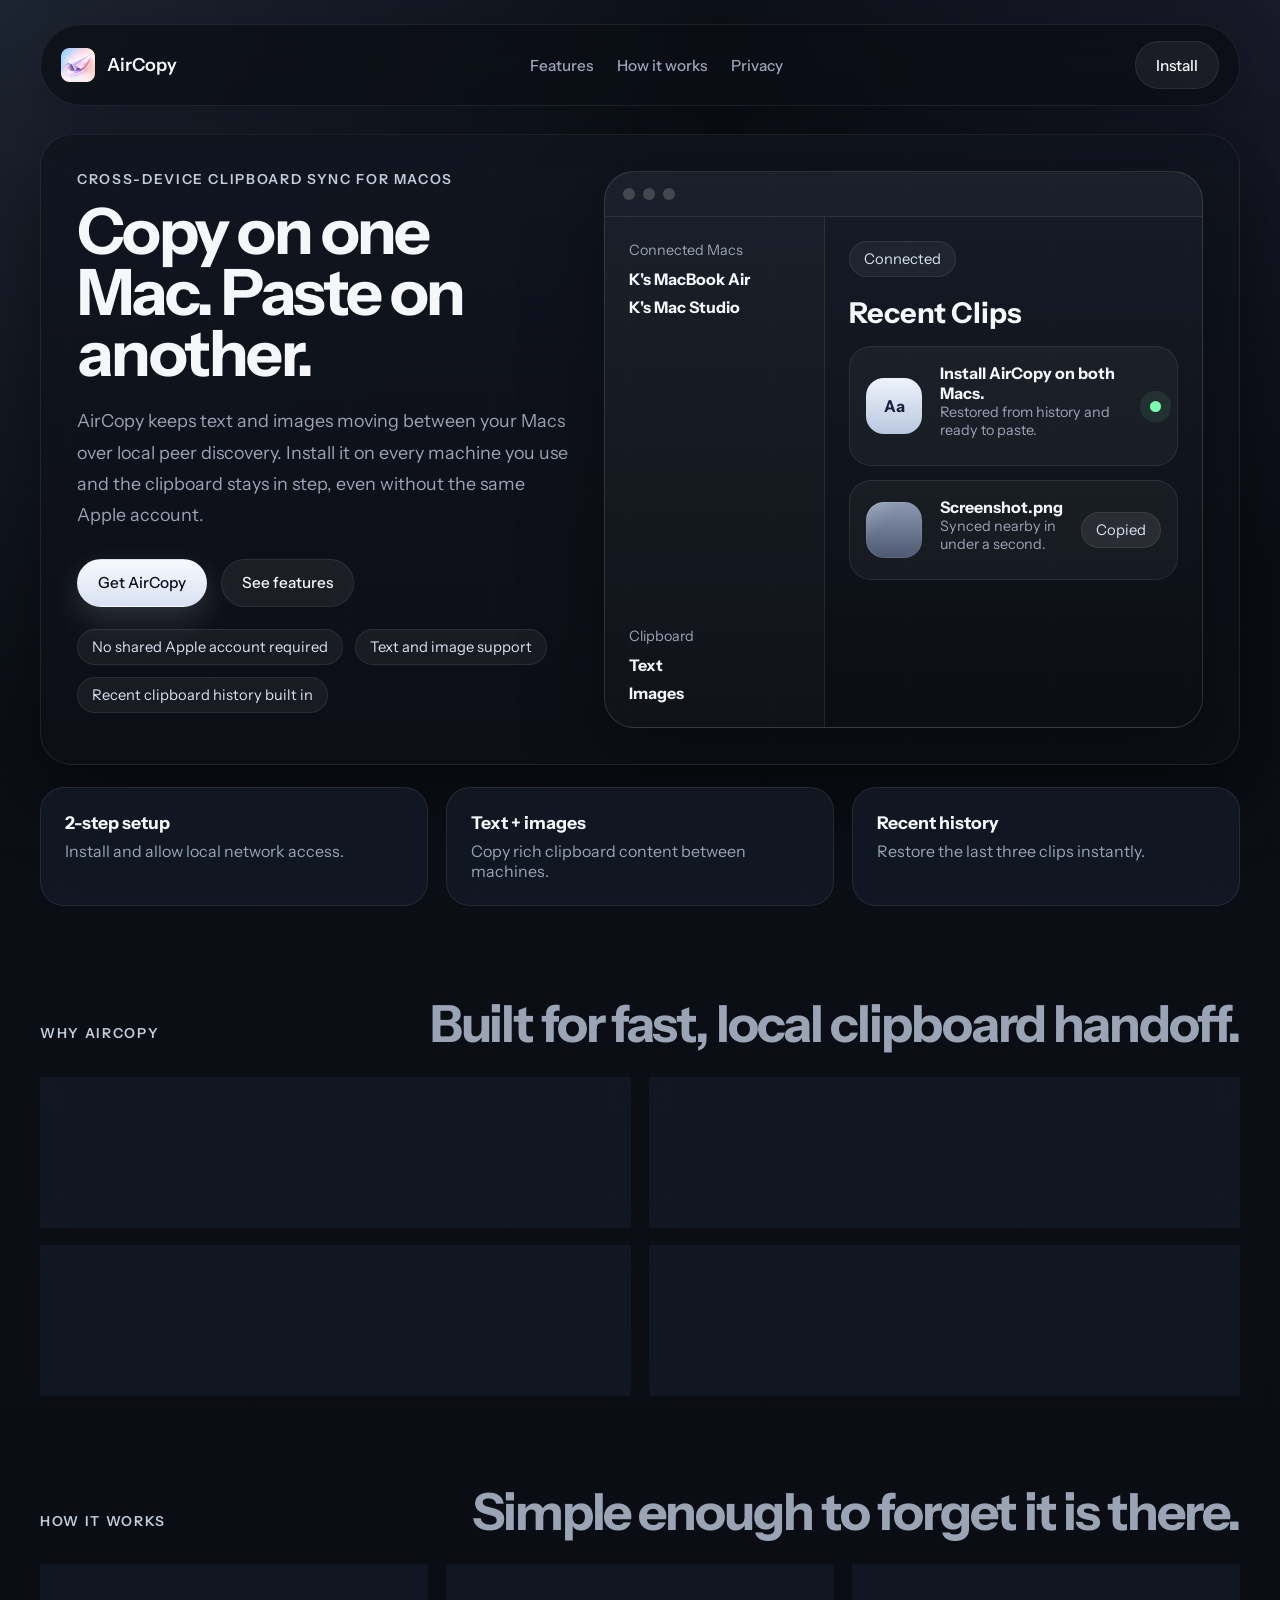
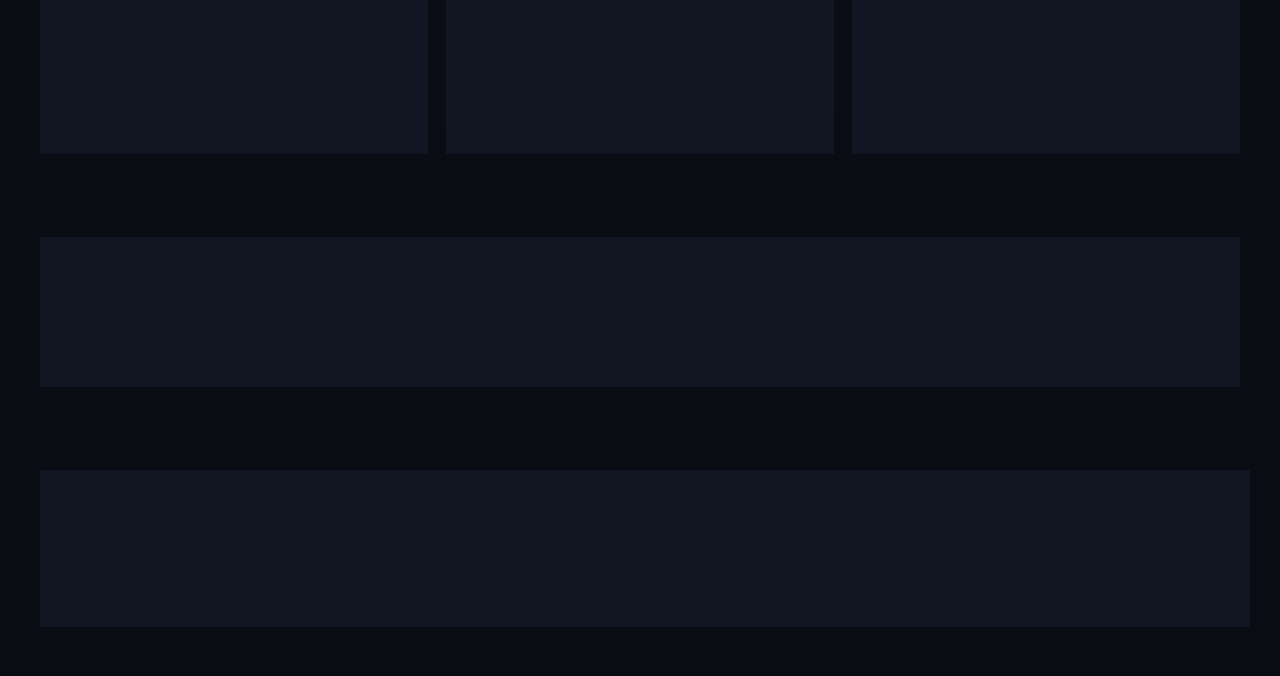
==== website/index.html @ 31d1eb99 "Point site to GitHub repo" ====
<!DOCTYPE html>
<html lang="en">
  <head>
    <meta charset="UTF-8" />
    <meta name="viewport" content="width=device-width, initial-scale=1.0" />
    <title>AirCopy</title>
    <meta
      name="description"
      content="Install AirCopy on your Macs and copy on one machine, paste on another. No shared Apple account required."
    />
    <link rel="icon" type="image/png" href="./assets/aircopy-logo.png" />
    <link rel="preconnect" href="https://fonts.googleapis.com" />
    <link rel="preconnect" href="https://fonts.gstatic.com" crossorigin />
    <link
      href="https://fonts.googleapis.com/css2?family=Instrument+Sans:wght@400;500;600;700&display=swap"
      rel="stylesheet"
    />
    <link rel="stylesheet" href="./styles.css" />
  </head>
  <body>
    <div class="page-shell">
      <header class="topbar">
        <a class="brand" href="#top" aria-label="AirCopy home">
          <img src="./assets/aircopy-logo.png" alt="" />
          <span>AirCopy</span>
        </a>
        <nav class="topnav" aria-label="Primary">
          <a href="#features">Features</a>
          <a href="#how-it-works">How it works</a>
          <a href="#privacy">Privacy</a>
        </nav>
        <a class="button button-ghost" href="#install">Install</a>
      </header>

      <main id="top">
        <section class="hero">
          <div class="hero-copy">
            <p class="eyebrow">Cross-device clipboard sync for macOS</p>
            <h1>Copy on one Mac. Paste on another.</h1>
            <p class="hero-text">
              AirCopy keeps text and images moving between your Macs over local
              peer discovery. Install it on every machine you use and the
              clipboard stays in step, even without the same Apple account.
            </p>
            <div class="hero-actions">
              <a class="button button-primary" href="#install">Get AirCopy</a>
              <a class="button button-secondary" href="#features">See features</a>
            </div>
            <ul class="hero-points" aria-label="Highlights">
              <li>No shared Apple account required</li>
              <li>Text and image support</li>
              <li>Recent clipboard history built in</li>
            </ul>
          </div>

          <div class="hero-visual" aria-hidden="true">
            <div class="window-card">
              <div class="window-bar">
                <span></span>
                <span></span>
                <span></span>
              </div>
              <div class="window-body">
                <div class="window-sidebar">
                  <div class="sidebar-block">
                    <p>Connected Macs</p>
                    <strong>K's MacBook Air</strong>
                    <strong>K's Mac Studio</strong>
                  </div>
                  <div class="sidebar-block">
                    <p>Clipboard</p>
                    <strong>Text</strong>
                    <strong>Images</strong>
                  </div>
                </div>
                <div class="window-content">
                  <div class="content-pill">Connected</div>
                  <h2>Recent Clips</h2>
                  <div class="clip-card">
                    <div class="clip-icon">Aa</div>
                    <div>
                      <strong>Install AirCopy on both Macs.</strong>
                      <p>Restored from history and ready to paste.</p>
                    </div>
                    <span class="status-dot"></span>
                  </div>
                  <div class="clip-card image-card">
                    <div class="image-preview"></div>
                    <div>
                      <strong>Screenshot.png</strong>
                      <p>Synced nearby in under a second.</p>
                    </div>
                    <span class="copy-chip">Copied</span>
                  </div>
                </div>
              </div>
            </div>
          </div>
        </section>

        <section class="metrics" aria-label="AirCopy stats">
          <article>
            <strong>2-step setup</strong>
            <span>Install and allow local network access.</span>
          </article>
          <article>
            <strong>Text + images</strong>
            <span>Copy rich clipboard content between machines.</span>
          </article>
          <article>
            <strong>Recent history</strong>
            <span>Restore the last three clips instantly.</span>
          </article>
        </section>

        <section class="features" id="features">
          <div class="section-heading">
            <p class="eyebrow">Why AirCopy</p>
            <h2>Built for fast, local clipboard handoff.</h2>
          </div>
          <div class="feature-grid">
            <article class="feature-card">
              <h3>Works across your Macs</h3>
              <p>
                Install AirCopy on every Mac you use. Once they discover each
                other, copy and paste flows naturally.
              </p>
            </article>
            <article class="feature-card">
              <h3>No shared Apple account</h3>
              <p>
                AirCopy does not depend on Universal Clipboard or iCloud.
                Nearby peer discovery is enough.
              </p>
            </article>
            <article class="feature-card">
              <h3>Image support included</h3>
              <p>
                Screenshots, copied images, and text clips all stay available
                in the app and the menu bar.
              </p>
            </article>
            <article class="feature-card">
              <h3>Quick verification</h3>
              <p>
                Check peers, recent items, and restore any of the last three
                clips without digging through settings.
              </p>
            </article>
          </div>
        </section>

        <section class="steps" id="how-it-works">
          <div class="section-heading">
            <p class="eyebrow">How it works</p>
            <h2>Simple enough to forget it is there.</h2>
          </div>
          <div class="step-list">
            <article class="step-card">
              <span>01</span>
              <h3>Install AirCopy</h3>
              <p>Run it on each Mac you want in your clipboard loop.</p>
            </article>
            <article class="step-card">
              <span>02</span>
              <h3>Allow local discovery</h3>
              <p>Approve the macOS network prompt once on each machine.</p>
            </article>
            <article class="step-card">
              <span>03</span>
              <h3>Copy anywhere</h3>
              <p>Copy text or images on one Mac and paste on the other.</p>
            </article>
          </div>
        </section>

        <section class="privacy" id="privacy">
          <div class="privacy-card">
            <p class="eyebrow">Privacy</p>
            <h2>Your clipboard stays between your Macs.</h2>
            <p>
              AirCopy is designed around local discovery and direct peer sync.
              It is meant for nearby devices you control, not a cloud clipboard
              service.
            </p>
          </div>
        </section>

        <section class="install" id="install">
          <div class="install-card">
            <div>
              <p class="eyebrow">Install</p>
              <h2>Drop AirCopy onto every Mac you use.</h2>
              <p>
                Launch it, keep it running, and your clipboard is shared across
                your machines without any Apple account requirement.
              </p>
            </div>
            <a class="button button-primary" href="https://github.com/karnagebitcoin/aircopy">
              View on GitHub
            </a>
          </div>
        </section>
      </main>
    </div>
  </body>
</html>
---- website/styles.css ----
:root {
  color-scheme: dark;
  --bg: #0b0e14;
  --bg-soft: #121722;
  --panel: rgba(20, 26, 38, 0.82);
  --panel-strong: rgba(28, 34, 47, 0.92);
  --border: rgba(255, 255, 255, 0.08);
  --border-strong: rgba(255, 255, 255, 0.14);
  --text: #f5f7fb;
  --muted: #9aa4b5;
  --accent: #d9e2f2;
  --accent-strong: #ffffff;
  --shadow: 0 30px 80px rgba(0, 0, 0, 0.45);
  --radius-xl: 32px;
  --radius-lg: 24px;
  --radius-md: 18px;
}

* {
  box-sizing: border-box;
}

html {
  scroll-behavior: smooth;
}

body {
  margin: 0;
  min-height: 100vh;
  font-family: "Instrument Sans", -apple-system, BlinkMacSystemFont, sans-serif;
  background:
    radial-gradient(circle at top left, rgba(105, 127, 167, 0.18), transparent 28%),
    radial-gradient(circle at top right, rgba(173, 136, 255, 0.08), transparent 22%),
    linear-gradient(180deg, #0c1017 0%, #090c12 100%);
  color: var(--text);
}

body::before {
  content: "";
  position: fixed;
  inset: 0;
  pointer-events: none;
  background:
    linear-gradient(rgba(255, 255, 255, 0.015), rgba(255, 255, 255, 0.015)),
    url("data:image/svg+xml,%3Csvg xmlns='http://www.w3.org/2000/svg' width='140' height='140' viewBox='0 0 140 140'%3E%3Cg fill='none' stroke='rgba(255,255,255,0.04)'%3E%3Cpath d='M0 70h140M70 0v140'/%3E%3C/g%3E%3C/svg%3E");
  opacity: 0.28;
}

.page-shell {
  width: min(1200px, calc(100% - 40px));
  margin: 24px auto 56px;
}

.topbar {
  position: sticky;
  top: 20px;
  z-index: 10;
  display: flex;
  align-items: center;
  justify-content: space-between;
  gap: 24px;
  padding: 16px 20px;
  margin-bottom: 28px;
  border: 1px solid var(--border);
  border-radius: 999px;
  background: rgba(10, 13, 20, 0.72);
  backdrop-filter: blur(22px);
  box-shadow: 0 12px 50px rgba(0, 0, 0, 0.22);
}

.brand {
  display: inline-flex;
  align-items: center;
  gap: 12px;
  color: var(--text);
  text-decoration: none;
  font-size: 1.125rem;
  font-weight: 600;
}

.brand img {
  width: 34px;
  height: 34px;
  object-fit: contain;
}

.topnav {
  display: inline-flex;
  align-items: center;
  gap: 24px;
}

.topnav a,
.button {
  font-size: 0.96rem;
  font-weight: 500;
  text-decoration: none;
}

.topnav a {
  color: var(--muted);
}

.topnav a:hover {
  color: var(--text);
}

.button {
  display: inline-flex;
  align-items: center;
  justify-content: center;
  min-height: 48px;
  padding: 0 20px;
  border-radius: 999px;
  border: 1px solid transparent;
  transition: transform 140ms ease, background 140ms ease, border-color 140ms ease;
}

.button:hover {
  transform: translateY(-1px);
}

.button-primary {
  color: #0a1020;
  background: linear-gradient(180deg, #f7f9fc 0%, #d9e2f2 100%);
  box-shadow: 0 12px 30px rgba(217, 226, 242, 0.16);
}

.button-secondary,
.button-ghost {
  color: var(--text);
  background: rgba(255, 255, 255, 0.06);
  border-color: var(--border);
}

.hero {
  display: grid;
  grid-template-columns: 1.05fr 0.95fr;
  gap: 28px;
  padding: 36px;
  border: 1px solid var(--border);
  border-radius: var(--radius-xl);
  background: linear-gradient(180deg, rgba(17, 21, 31, 0.94) 0%, rgba(12, 15, 22, 0.98) 100%);
  box-shadow: var(--shadow);
}

.eyebrow {
  margin: 0 0 14px;
  color: #c3cedd;
  font-size: 0.86rem;
  font-weight: 600;
  letter-spacing: 0.12em;
  text-transform: uppercase;
}

.hero h1,
.section-heading h2,
.privacy-card h2,
.install-card h2 {
  margin: 0;
  letter-spacing: -0.04em;
}

.hero h1 {
  max-width: 11ch;
  font-size: clamp(3rem, 5vw, 5.4rem);
  line-height: 0.95;
}

.hero-text,
.section-heading,
.feature-card p,
.step-card p,
.privacy-card p:last-child,
.install-card p {
  color: var(--muted);
}

.hero-text {
  max-width: 58ch;
  margin: 22px 0 0;
  font-size: 1.12rem;
  line-height: 1.75;
}

.hero-actions {
  display: flex;
  gap: 14px;
  margin: 28px 0 22px;
}

.hero-points {
  display: flex;
  flex-wrap: wrap;
  gap: 12px;
  margin: 0;
  padding: 0;
  list-style: none;
}

.hero-points li,
.content-pill,
.copy-chip {
  display: inline-flex;
  align-items: center;
  min-height: 36px;
  padding: 0 14px;
  border-radius: 999px;
  border: 1px solid var(--border);
  background: rgba(255, 255, 255, 0.05);
  color: var(--accent);
  font-size: 0.92rem;
}

.hero-visual {
  display: flex;
  align-items: stretch;
}

.window-card {
  width: 100%;
  border: 1px solid var(--border-strong);
  border-radius: 30px;
  background: linear-gradient(180deg, rgba(22, 28, 39, 0.98), rgba(11, 14, 20, 0.96));
  box-shadow: 0 20px 80px rgba(0, 0, 0, 0.35);
  overflow: hidden;
}

.window-bar {
  display: flex;
  gap: 8px;
  padding: 16px 18px;
  border-bottom: 1px solid var(--border);
  background: rgba(255, 255, 255, 0.02);
}

.window-bar span {
  width: 12px;
  height: 12px;
  border-radius: 50%;
  background: rgba(255, 255, 255, 0.18);
}

.window-body {
  display: grid;
  grid-template-columns: 220px 1fr;
  min-height: 510px;
}

.window-sidebar {
  display: flex;
  flex-direction: column;
  justify-content: space-between;
  padding: 24px;
  border-right: 1px solid var(--border);
  background: rgba(255, 255, 255, 0.02);
}

.sidebar-block p,
.clip-card p {
  margin: 0 0 10px;
  color: var(--muted);
  font-size: 0.9rem;
}

.sidebar-block strong {
  display: block;
  margin-top: 8px;
  font-size: 1rem;
}

.window-content {
  padding: 24px;
}

.window-content h2 {
  margin: 18px 0 16px;
  font-size: 1.8rem;
}

.clip-card {
  display: grid;
  grid-template-columns: auto 1fr auto;
  gap: 18px;
  align-items: center;
  padding: 16px;
  margin-bottom: 14px;
  border: 1px solid var(--border);
  border-radius: 22px;
  background: rgba(255, 255, 255, 0.04);
}

.clip-icon,
.image-preview {
  width: 56px;
  height: 56px;
  border-radius: 18px;
}

.clip-icon {
  display: flex;
  align-items: center;
  justify-content: center;
  background: linear-gradient(180deg, #eef3fb, #b9c7df);
  color: #12213f;
  font-weight: 700;
}

.image-preview {
  background:
    linear-gradient(135deg, rgba(255, 255, 255, 0.18), transparent 35%),
    linear-gradient(180deg, #8b98b0 0%, #4d5970 100%);
  box-shadow: inset 0 0 0 1px rgba(255, 255, 255, 0.08);
}

.status-dot {
  width: 11px;
  height: 11px;
  border-radius: 50%;
  background: #7cffaf;
  box-shadow: 0 0 0 10px rgba(124, 255, 175, 0.08);
}

.copy-chip {
  background: rgba(255, 255, 255, 0.08);
}

.metrics,
.feature-grid,
.step-list {
  display: grid;
  gap: 18px;
}

.metrics {
  grid-template-columns: repeat(3, minmax(0, 1fr));
  margin: 22px 0 86px;
}

.metrics article,
.feature-card,
.step-card,
.privacy-card,
.install-card {
  border: 1px solid var(--border);
  border-radius: var(--radius-lg);
  background: var(--panel);
  backdrop-filter: blur(16px);
}

.metrics article {
  padding: 24px;
}

.metrics strong {
  display: block;
  margin-bottom: 8px;
  font-size: 1.1rem;
}

.metrics span {
  color: var(--muted);
}

.section-heading {
  display: flex;
  align-items: end;
  justify-content: space-between;
  gap: 16px;
  margin-bottom: 22px;
}

.section-heading h2 {
  font-size: clamp(2.2rem, 4vw, 3.4rem);
}

.features,
.steps,
.privacy,
.install {
  margin-top: 84px;
}

.feature-grid {
  grid-template-columns: repeat(2, minmax(0, 1fr));
}

.feature-card,
.step-card {
  padding: 28px;
}

.feature-card h3,
.step-card h3 {
  margin: 0 0 10px;
  font-size: 1.4rem;
}

.feature-card p,
.step-card p,
.privacy-card p,
.install-card p {
  margin: 0;
  line-height: 1.7;
}

.step-list {
  grid-template-columns: repeat(3, minmax(0, 1fr));
}

.step-card span {
  display: inline-flex;
  margin-bottom: 18px;
  color: #dce6f7;
  font-size: 0.94rem;
  font-weight: 600;
}

.privacy-card,
.install-card {
  padding: 34px;
}

.install-card {
  display: flex;
  align-items: center;
  justify-content: space-between;
  gap: 28px;
}

@media (max-width: 1080px) {
  .hero,
  .window-body,
  .metrics,
  .feature-grid,
  .step-list,
  .install-card {
    grid-template-columns: 1fr;
  }

  .hero-visual,
  .install-card .button {
    width: 100%;
  }

  .window-sidebar {
    border-right: 0;
    border-bottom: 1px solid var(--border);
  }
}

@media (max-width: 760px) {
  .page-shell {
    width: min(100% - 24px, 1200px);
  }

  .topbar {
    flex-wrap: wrap;
    justify-content: center;
    border-radius: 28px;
  }

  .topnav {
    order: 3;
    width: 100%;
    justify-content: center;
    flex-wrap: wrap;
    gap: 16px;
  }

  .hero {
    padding: 24px;
  }

  .hero-actions,
  .hero-points {
    flex-direction: column;
    align-items: stretch;
  }

  .button {
    width: 100%;
  }

  .clip-card {
    grid-template-columns: auto 1fr;
  }

  .clip-card .status-dot,
  .clip-card .copy-chip {
    grid-column: 2;
    justify-self: start;
  }
}
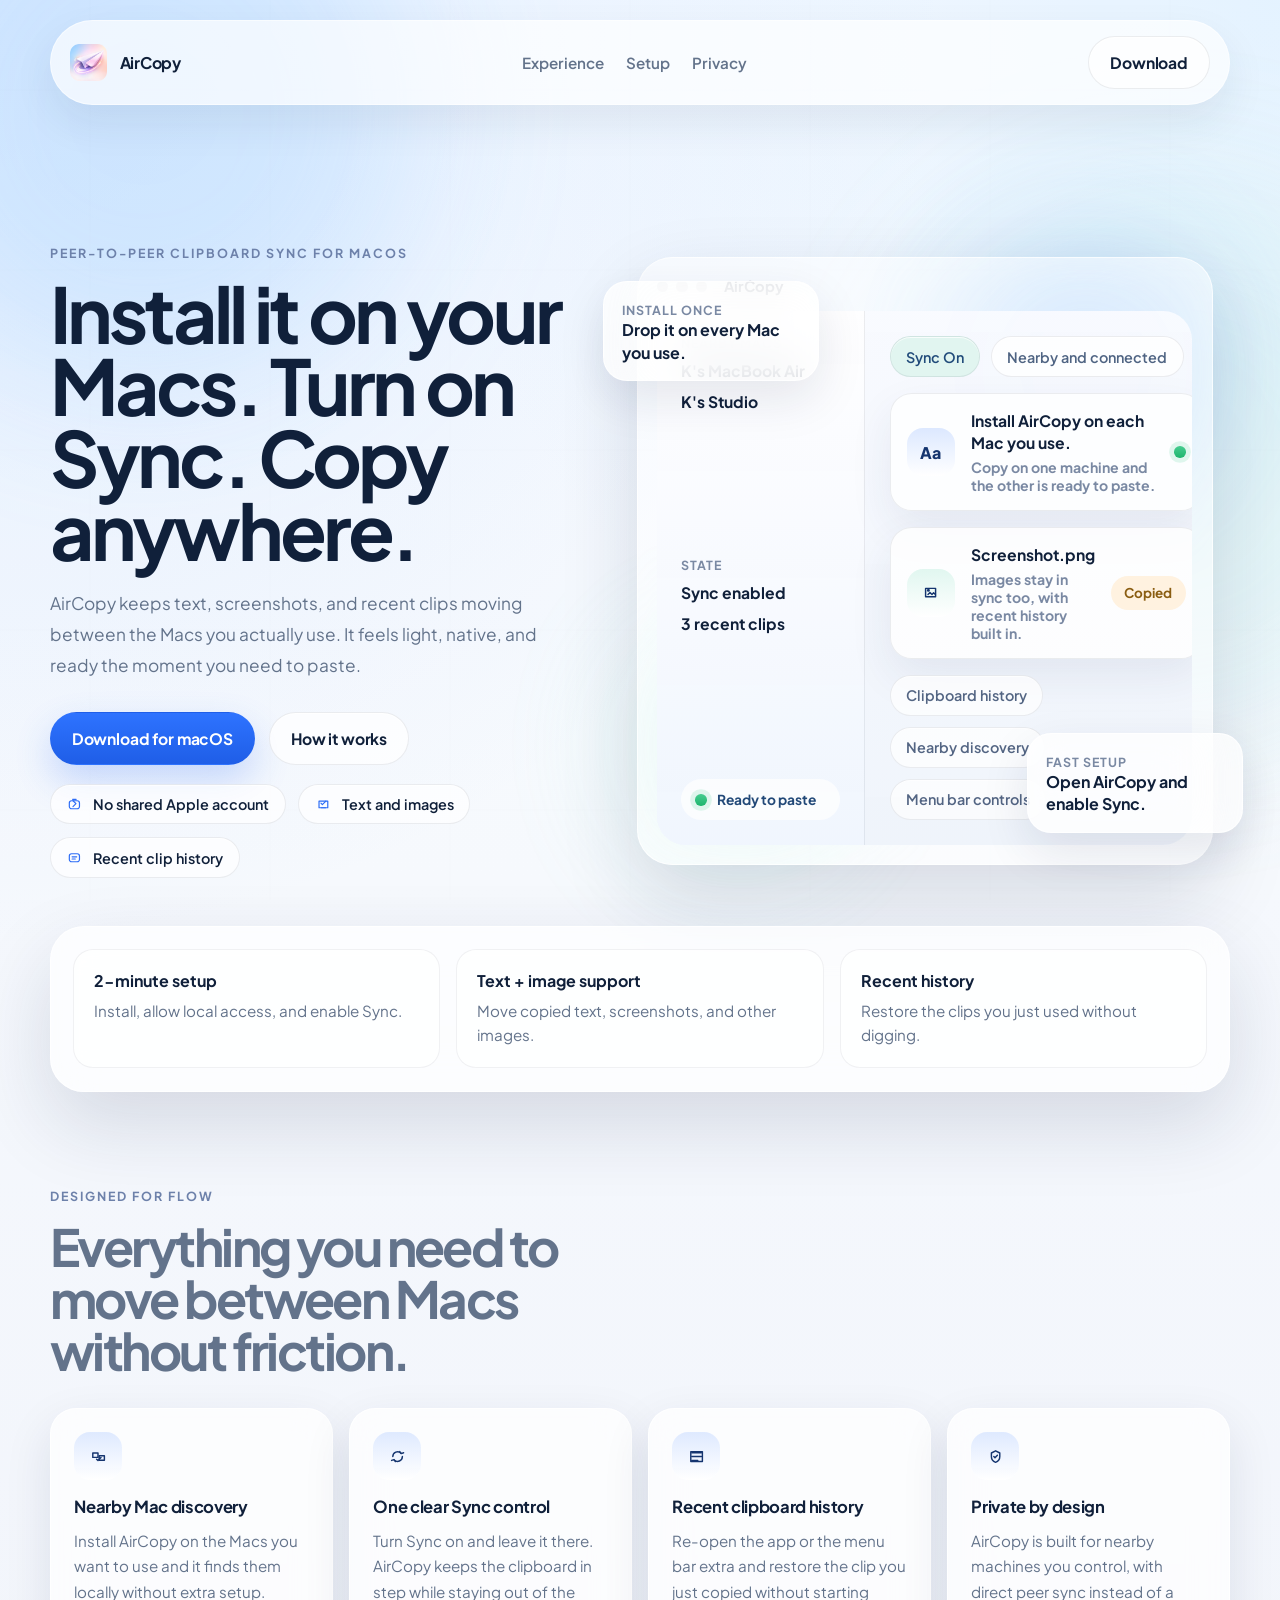
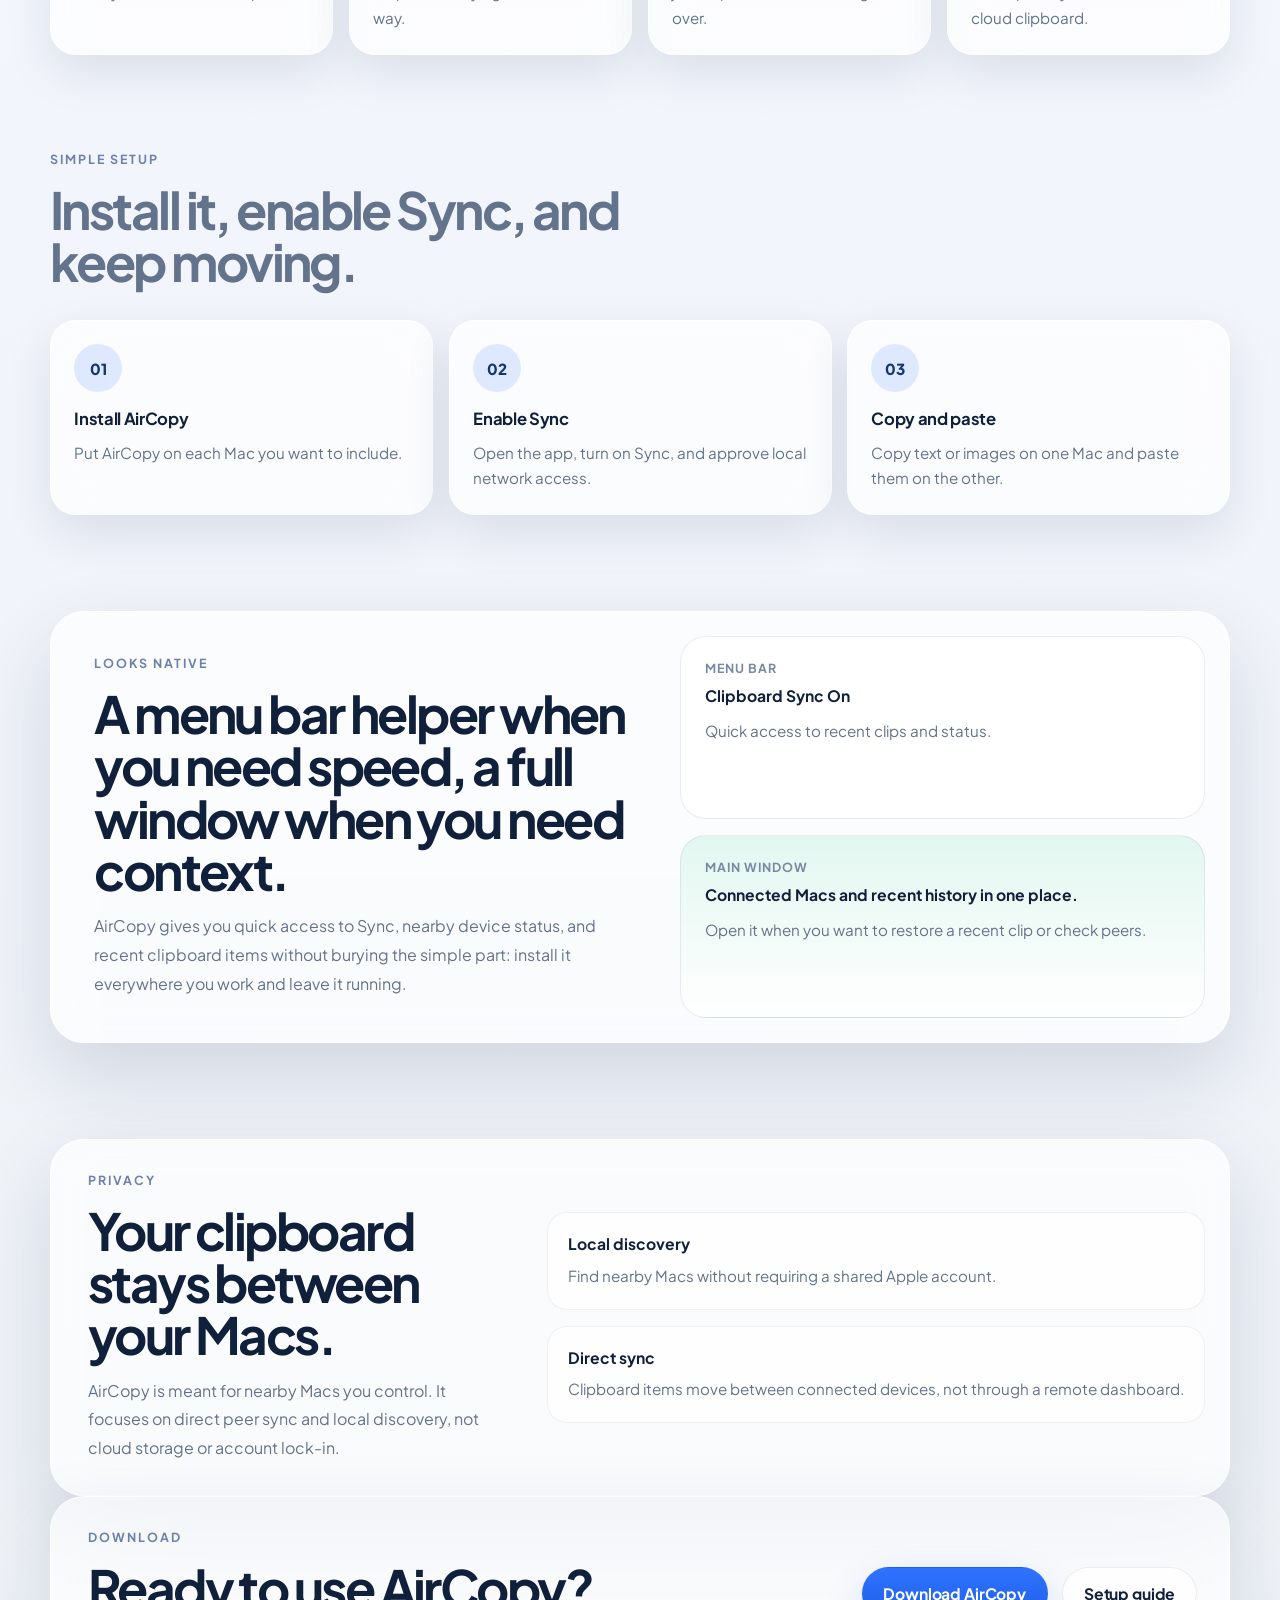
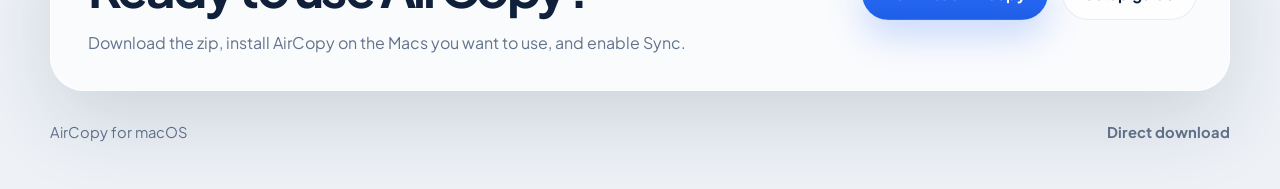
==== commit f89ecc41: "Add AirCopy landing page and website download" ====
--- a/website/index.html
+++ b/website/index.html
@@ -3,205 +3,360 @@
   <head>
     <meta charset="UTF-8" />
     <meta name="viewport" content="width=device-width, initial-scale=1.0" />
-    <title>AirCopy</title>
+    <title>AirCopy for macOS</title>
     <meta
       name="description"
-      content="Install AirCopy on your Macs and copy on one machine, paste on another. No shared Apple account required."
+      content="Install AirCopy on the Macs you want to use, enable Sync, and copy on one Mac while pasting on another."
     />
     <link rel="icon" type="image/png" href="./assets/aircopy-logo.png" />
     <link rel="preconnect" href="https://fonts.googleapis.com" />
     <link rel="preconnect" href="https://fonts.gstatic.com" crossorigin />
     <link
-      href="https://fonts.googleapis.com/css2?family=Instrument+Sans:wght@400;500;600;700&display=swap"
+      href="https://fonts.googleapis.com/css2?family=Plus+Jakarta+Sans:wght@400;500;600;700;800&amp;display=swap"
       rel="stylesheet"
     />
     <link rel="stylesheet" href="./styles.css" />
+    <script src="./script.js" defer></script>
   </head>
   <body>
-    <div class="page-shell">
-      <header class="topbar">
+    <div class="ambient ambient-left" aria-hidden="true"></div>
+    <div class="ambient ambient-right" aria-hidden="true"></div>
+
+    <header class="topbar load-in">
+      <div class="topbar-inner">
         <a class="brand" href="#top" aria-label="AirCopy home">
           <img src="./assets/aircopy-logo.png" alt="" />
           <span>AirCopy</span>
         </a>
         <nav class="topnav" aria-label="Primary">
-          <a href="#features">Features</a>
-          <a href="#how-it-works">How it works</a>
+          <a href="#experience">Experience</a>
+          <a href="#how-it-works">Setup</a>
           <a href="#privacy">Privacy</a>
         </nav>
-        <a class="button button-ghost" href="#install">Install</a>
-      </header>
-
+        <a class="button button-nav" href="./downloads/AirCopy-macOS.zip" download>
+          Download
+        </a>
+      </div>
+    </header>
+
+    <div class="page-shell">
       <main id="top">
         <section class="hero">
-          <div class="hero-copy">
-            <p class="eyebrow">Cross-device clipboard sync for macOS</p>
-            <h1>Copy on one Mac. Paste on another.</h1>
+          <div class="hero-copy load-in">
+            <p class="eyebrow">Peer-to-peer clipboard sync for macOS</p>
+            <h1>Install it on your Macs. Turn on Sync. Copy anywhere.</h1>
             <p class="hero-text">
-              AirCopy keeps text and images moving between your Macs over local
-              peer discovery. Install it on every machine you use and the
-              clipboard stays in step, even without the same Apple account.
+              AirCopy keeps text, screenshots, and recent clips moving between
+              the Macs you actually use. It feels light, native, and ready the
+              moment you need to paste.
             </p>
             <div class="hero-actions">
-              <a class="button button-primary" href="#install">Get AirCopy</a>
-              <a class="button button-secondary" href="#features">See features</a>
-            </div>
-            <ul class="hero-points" aria-label="Highlights">
-              <li>No shared Apple account required</li>
-              <li>Text and image support</li>
-              <li>Recent clipboard history built in</li>
-            </ul>
-          </div>
-
-          <div class="hero-visual" aria-hidden="true">
-            <div class="window-card">
-              <div class="window-bar">
+              <a class="button button-primary" href="./downloads/AirCopy-macOS.zip" download>
+                Download for macOS
+              </a>
+              <a class="button button-secondary" href="#how-it-works">
+                How it works
+              </a>
+            </div>
+            <div class="hero-pills" aria-label="Highlights">
+              <span class="info-pill">
+                <svg viewBox="0 0 24 24" aria-hidden="true">
+                  <path
+                    d="M8 6.75h8a3.25 3.25 0 0 1 3.25 3.25v5A3.25 3.25 0 0 1 16 18.25H8A3.25 3.25 0 0 1 4.75 15v-5A3.25 3.25 0 0 1 8 6.75Z"
+                  />
+                  <path d="M9.5 4.75h5" />
+                  <path d="M10 15.25 14.25 11 10 6.75" />
+                </svg>
+                No shared Apple account
+              </span>
+              <span class="info-pill">
+                <svg viewBox="0 0 24 24" aria-hidden="true">
+                  <path d="M5.75 7.25h12.5v9.5H5.75z" />
+                  <path d="M9 16.75h6" />
+                  <path d="m8.5 10.25 2 2 5-5" />
+                </svg>
+                Text and images
+              </span>
+              <span class="info-pill">
+                <svg viewBox="0 0 24 24" aria-hidden="true">
+                  <path d="M8 6.75h8a3.25 3.25 0 0 1 3.25 3.25v5A3.25 3.25 0 0 1 16 18.25H8A3.25 3.25 0 0 1 4.75 15v-5A3.25 3.25 0 0 1 8 6.75Z" />
+                  <path d="M8.75 11.25h6.5" />
+                  <path d="M8.75 14.25h4.5" />
+                </svg>
+                Recent clip history
+              </span>
+            </div>
+          </div>
+
+          <div class="hero-stage load-in" aria-hidden="true">
+            <div class="hero-glow hero-glow-one"></div>
+            <div class="hero-glow hero-glow-two"></div>
+
+            <div class="app-stage">
+              <div class="window-chrome">
                 <span></span>
                 <span></span>
                 <span></span>
-              </div>
-              <div class="window-body">
-                <div class="window-sidebar">
+                <p>AirCopy</p>
+              </div>
+              <div class="app-grid">
+                <aside class="app-sidebar">
                   <div class="sidebar-block">
-                    <p>Connected Macs</p>
+                    <p>Nearby Macs</p>
                     <strong>K's MacBook Air</strong>
-                    <strong>K's Mac Studio</strong>
+                    <strong>K's Studio</strong>
                   </div>
                   <div class="sidebar-block">
-                    <p>Clipboard</p>
-                    <strong>Text</strong>
-                    <strong>Images</strong>
-                  </div>
-                </div>
-                <div class="window-content">
-                  <div class="content-pill">Connected</div>
-                  <h2>Recent Clips</h2>
-                  <div class="clip-card">
-                    <div class="clip-icon">Aa</div>
-                    <div>
-                      <strong>Install AirCopy on both Macs.</strong>
-                      <p>Restored from history and ready to paste.</p>
+                    <p>State</p>
+                    <strong>Sync enabled</strong>
+                    <strong>3 recent clips</strong>
+                  </div>
+                  <div class="sidebar-badge">
+                    <span></span>
+                    Ready to paste
+                  </div>
+                </aside>
+
+                <div class="app-main">
+                  <div class="main-status">
+                    <span class="sync-chip">Sync On</span>
+                    <span class="history-chip">Nearby and connected</span>
+                  </div>
+
+                  <article class="clip-card">
+                    <div class="clip-icon clip-icon-text">Aa</div>
+                    <div class="clip-copy">
+                      <strong>Install AirCopy on each Mac you use.</strong>
+                      <p>Copy on one machine and the other is ready to paste.</p>
                     </div>
                     <span class="status-dot"></span>
-                  </div>
-                  <div class="clip-card image-card">
-                    <div class="image-preview"></div>
-                    <div>
+                  </article>
+
+                  <article class="clip-card clip-card-image">
+                    <div class="clip-icon clip-icon-image">
+                      <svg viewBox="0 0 24 24" aria-hidden="true">
+                        <path d="M5.75 6.75h12.5v10.5H5.75z" />
+                        <path d="m8.75 14.25 2.5-2.5 2.5 2.5 2-2 1.5 1.5" />
+                        <path d="M9.25 10a1 1 0 1 0 0-2 1 1 0 0 0 0 2Z" />
+                      </svg>
+                    </div>
+                    <div class="clip-copy">
                       <strong>Screenshot.png</strong>
-                      <p>Synced nearby in under a second.</p>
+                      <p>Images stay in sync too, with recent history built in.</p>
                     </div>
                     <span class="copy-chip">Copied</span>
+                  </article>
+
+                  <div class="history-row">
+                    <div class="history-pill">Clipboard history</div>
+                    <div class="history-pill">Nearby discovery</div>
+                    <div class="history-pill">Menu bar controls</div>
                   </div>
                 </div>
               </div>
             </div>
-          </div>
-        </section>
-
-        <section class="metrics" aria-label="AirCopy stats">
+
+            <div class="floating-card floating-card-left">
+              <span class="floating-label">Install once</span>
+              <strong>Drop it on every Mac you use.</strong>
+            </div>
+
+            <div class="floating-card floating-card-right">
+              <span class="floating-label">Fast setup</span>
+              <strong>Open AirCopy and enable Sync.</strong>
+            </div>
+          </div>
+        </section>
+
+        <section class="stat-strip reveal">
           <article>
-            <strong>2-step setup</strong>
-            <span>Install and allow local network access.</span>
+            <strong>2-minute setup</strong>
+            <span>Install, allow local access, and enable Sync.</span>
           </article>
           <article>
-            <strong>Text + images</strong>
-            <span>Copy rich clipboard content between machines.</span>
+            <strong>Text + image support</strong>
+            <span>Move copied text, screenshots, and other images.</span>
           </article>
           <article>
             <strong>Recent history</strong>
-            <span>Restore the last three clips instantly.</span>
+            <span>Restore the clips you just used without digging.</span>
           </article>
         </section>
 
-        <section class="features" id="features">
-          <div class="section-heading">
-            <p class="eyebrow">Why AirCopy</p>
-            <h2>Built for fast, local clipboard handoff.</h2>
-          </div>
+        <section class="section" id="experience">
+          <div class="section-heading reveal">
+            <p class="eyebrow">Designed for flow</p>
+            <h2>Everything you need to move between Macs without friction.</h2>
+          </div>
+
           <div class="feature-grid">
-            <article class="feature-card">
-              <h3>Works across your Macs</h3>
-              <p>
-                Install AirCopy on every Mac you use. Once they discover each
-                other, copy and paste flows naturally.
-              </p>
-            </article>
-            <article class="feature-card">
-              <h3>No shared Apple account</h3>
-              <p>
-                AirCopy does not depend on Universal Clipboard or iCloud.
-                Nearby peer discovery is enough.
-              </p>
-            </article>
-            <article class="feature-card">
-              <h3>Image support included</h3>
-              <p>
-                Screenshots, copied images, and text clips all stay available
-                in the app and the menu bar.
-              </p>
-            </article>
-            <article class="feature-card">
-              <h3>Quick verification</h3>
-              <p>
-                Check peers, recent items, and restore any of the last three
-                clips without digging through settings.
-              </p>
-            </article>
-          </div>
-        </section>
-
-        <section class="steps" id="how-it-works">
-          <div class="section-heading">
-            <p class="eyebrow">How it works</p>
-            <h2>Simple enough to forget it is there.</h2>
-          </div>
-          <div class="step-list">
-            <article class="step-card">
+            <article class="feature-card reveal" style="--delay: 0.02s">
+              <div class="feature-icon">
+                <svg viewBox="0 0 24 24" aria-hidden="true">
+                  <path d="M4.75 7.5h6.5v5.5h-6.5z" />
+                  <path d="M12.75 11h6.5v5.5h-6.5z" />
+                  <path d="m9.5 15.25 1.75 1.75L15 13.25" />
+                </svg>
+              </div>
+              <h3>Nearby Mac discovery</h3>
+              <p>
+                Install AirCopy on the Macs you want to use and it finds them
+                locally without extra setup.
+              </p>
+            </article>
+
+            <article class="feature-card reveal" style="--delay: 0.08s">
+              <div class="feature-icon">
+                <svg viewBox="0 0 24 24" aria-hidden="true">
+                  <path d="M6 12a6 6 0 0 1 10.25-4.25" />
+                  <path d="M18 12a6 6 0 0 1-10.25 4.25" />
+                  <path d="m14.75 5.75 1.75 2.5 3-1" />
+                  <path d="m9.25 18.25-1.75-2.5-3 1" />
+                </svg>
+              </div>
+              <h3>One clear Sync control</h3>
+              <p>
+                Turn Sync on and leave it there. AirCopy keeps the clipboard in
+                step while staying out of the way.
+              </p>
+            </article>
+
+            <article class="feature-card reveal" style="--delay: 0.14s">
+              <div class="feature-icon">
+                <svg viewBox="0 0 24 24" aria-hidden="true">
+                  <path d="M6 7.25h12" />
+                  <path d="M6 12h12" />
+                  <path d="M6 16.75h7.5" />
+                  <path d="M4.75 5.75h14.5v12.5H4.75z" />
+                </svg>
+              </div>
+              <h3>Recent clipboard history</h3>
+              <p>
+                Re-open the app or the menu bar extra and restore the clip you
+                just copied without starting over.
+              </p>
+            </article>
+
+            <article class="feature-card reveal" style="--delay: 0.2s">
+              <div class="feature-icon">
+                <svg viewBox="0 0 24 24" aria-hidden="true">
+                  <path d="M12 4.75 6.75 7.5v4.5c0 3.25 2.2 6.25 5.25 7.25 3.05-1 5.25-4 5.25-7.25V7.5L12 4.75Z" />
+                  <path d="m9.75 12 1.5 1.5 3-3.25" />
+                </svg>
+              </div>
+              <h3>Private by design</h3>
+              <p>
+                AirCopy is built for nearby machines you control, with direct
+                peer sync instead of a cloud clipboard.
+              </p>
+            </article>
+          </div>
+        </section>
+
+        <section class="section section-soft" id="how-it-works">
+          <div class="section-heading reveal">
+            <p class="eyebrow">Simple setup</p>
+            <h2>Install it, enable Sync, and keep moving.</h2>
+          </div>
+
+          <div class="steps-grid">
+            <article class="step-card reveal" style="--delay: 0.02s">
               <span>01</span>
               <h3>Install AirCopy</h3>
-              <p>Run it on each Mac you want in your clipboard loop.</p>
-            </article>
-            <article class="step-card">
+              <p>Put AirCopy on each Mac you want to include.</p>
+            </article>
+
+            <article class="step-card reveal" style="--delay: 0.1s">
               <span>02</span>
-              <h3>Allow local discovery</h3>
-              <p>Approve the macOS network prompt once on each machine.</p>
-            </article>
-            <article class="step-card">
+              <h3>Enable Sync</h3>
+              <p>Open the app, turn on Sync, and approve local network access.</p>
+            </article>
+
+            <article class="step-card reveal" style="--delay: 0.18s">
               <span>03</span>
-              <h3>Copy anywhere</h3>
-              <p>Copy text or images on one Mac and paste on the other.</p>
-            </article>
-          </div>
-        </section>
-
-        <section class="privacy" id="privacy">
-          <div class="privacy-card">
-            <p class="eyebrow">Privacy</p>
-            <h2>Your clipboard stays between your Macs.</h2>
+              <h3>Copy and paste</h3>
+              <p>Copy text or images on one Mac and paste them on the other.</p>
+            </article>
+          </div>
+        </section>
+
+        <section class="section">
+          <div class="showcase reveal">
+            <div class="showcase-copy">
+              <p class="eyebrow">Looks native</p>
+              <h2>A menu bar helper when you need speed, a full window when you need context.</h2>
+              <p>
+                AirCopy gives you quick access to Sync, nearby device status,
+                and recent clipboard items without burying the simple part:
+                install it everywhere you work and leave it running.
+              </p>
+            </div>
+
+            <div class="showcase-stack">
+              <article class="mini-panel">
+                <p>Menu Bar</p>
+                <strong>Clipboard Sync On</strong>
+                <span>Quick access to recent clips and status.</span>
+              </article>
+              <article class="mini-panel mini-panel-accent">
+                <p>Main Window</p>
+                <strong>Connected Macs and recent history in one place.</strong>
+                <span>Open it when you want to restore a recent clip or check peers.</span>
+              </article>
+            </div>
+          </div>
+        </section>
+
+        <section class="section" id="privacy">
+          <div class="privacy-panel reveal">
+            <div class="privacy-copy">
+              <p class="eyebrow">Privacy</p>
+              <h2>Your clipboard stays between your Macs.</h2>
+              <p>
+                AirCopy is meant for nearby Macs you control. It focuses on
+                direct peer sync and local discovery, not cloud storage or
+                account lock-in.
+              </p>
+            </div>
+
+            <div class="privacy-points">
+              <article class="privacy-point">
+                <strong>Local discovery</strong>
+                <span>Find nearby Macs without requiring a shared Apple account.</span>
+              </article>
+              <article class="privacy-point">
+                <strong>Direct sync</strong>
+                <span>Clipboard items move between connected devices, not through a remote dashboard.</span>
+              </article>
+            </div>
+          </div>
+        </section>
+
+        <section class="cta reveal">
+          <div class="cta-copy">
+            <p class="eyebrow">Download</p>
+            <h2>Ready to use AirCopy?</h2>
             <p>
-              AirCopy is designed around local discovery and direct peer sync.
-              It is meant for nearby devices you control, not a cloud clipboard
-              service.
+              Download the zip, install AirCopy on the Macs you want to use,
+              and enable Sync.
             </p>
           </div>
-        </section>
-
-        <section class="install" id="install">
-          <div class="install-card">
-            <div>
-              <p class="eyebrow">Install</p>
-              <h2>Drop AirCopy onto every Mac you use.</h2>
-              <p>
-                Launch it, keep it running, and your clipboard is shared across
-                your machines without any Apple account requirement.
-              </p>
-            </div>
-            <a class="button button-primary" href="https://github.com/karnagebitcoin/aircopy">
-              View on GitHub
+
+          <div class="cta-actions">
+            <a class="button button-primary" href="./downloads/AirCopy-macOS.zip" download>
+              Download AirCopy
             </a>
+            <a class="button button-secondary" href="#how-it-works">
+              Setup guide
+            </a>
           </div>
         </section>
       </main>
+
+      <footer class="footer">
+        <p>AirCopy for macOS</p>
+        <a href="./downloads/AirCopy-macOS.zip" download>Direct download</a>
+      </footer>
     </div>
   </body>
 </html>
--- a/website/styles.css
+++ b/website/styles.css
@@ -1,19 +1,25 @@
 :root {
-  color-scheme: dark;
-  --bg: #0b0e14;
-  --bg-soft: #121722;
-  --panel: rgba(20, 26, 38, 0.82);
-  --panel-strong: rgba(28, 34, 47, 0.92);
-  --border: rgba(255, 255, 255, 0.08);
-  --border-strong: rgba(255, 255, 255, 0.14);
-  --text: #f5f7fb;
-  --muted: #9aa4b5;
-  --accent: #d9e2f2;
-  --accent-strong: #ffffff;
-  --shadow: 0 30px 80px rgba(0, 0, 0, 0.45);
-  --radius-xl: 32px;
-  --radius-lg: 24px;
-  --radius-md: 18px;
+  --bg: #f5f7fb;
+  --bg-soft: #eef2f8;
+  --surface: rgba(255, 255, 255, 0.7);
+  --surface-strong: rgba(255, 255, 255, 0.88);
+  --surface-tint: rgba(241, 246, 255, 0.82);
+  --line: rgba(18, 31, 56, 0.08);
+  --line-strong: rgba(18, 31, 56, 0.12);
+  --text: #10203a;
+  --muted: #63738b;
+  --accent: #2d6df6;
+  --accent-deep: #15356f;
+  --accent-soft: #dce8ff;
+  --mint: #dff6ef;
+  --peach: #fff1de;
+  --shadow-lg: 0 32px 80px rgba(22, 38, 74, 0.14);
+  --shadow-md: 0 18px 48px rgba(18, 34, 70, 0.1);
+  --radius-xl: 34px;
+  --radius-lg: 26px;
+  --radius-md: 20px;
+  --radius-sm: 16px;
+  --ease: cubic-bezier(0.22, 1, 0.36, 1);
 }
 
 * {
@@ -27,12 +33,13 @@
 body {
   margin: 0;
   min-height: 100vh;
-  font-family: "Instrument Sans", -apple-system, BlinkMacSystemFont, sans-serif;
+  font-family: "Plus Jakarta Sans", "Helvetica Neue", sans-serif;
+  color: var(--text);
   background:
-    radial-gradient(circle at top left, rgba(105, 127, 167, 0.18), transparent 28%),
-    radial-gradient(circle at top right, rgba(173, 136, 255, 0.08), transparent 22%),
-    linear-gradient(180deg, #0c1017 0%, #090c12 100%);
-  color: var(--text);
+    radial-gradient(circle at top left, rgba(135, 188, 255, 0.24), transparent 26%),
+    radial-gradient(circle at top right, rgba(198, 229, 255, 0.48), transparent 24%),
+    linear-gradient(180deg, #f8fbff 0%, #f2f5fb 52%, #eef2f7 100%);
+  overflow-x: hidden;
 }
 
 body::before {
@@ -41,67 +48,108 @@
   inset: 0;
   pointer-events: none;
   background:
-    linear-gradient(rgba(255, 255, 255, 0.015), rgba(255, 255, 255, 0.015)),
-    url("data:image/svg+xml,%3Csvg xmlns='http://www.w3.org/2000/svg' width='140' height='140' viewBox='0 0 140 140'%3E%3Cg fill='none' stroke='rgba(255,255,255,0.04)'%3E%3Cpath d='M0 70h140M70 0v140'/%3E%3C/g%3E%3C/svg%3E");
-  opacity: 0.28;
+    linear-gradient(rgba(255, 255, 255, 0.42), rgba(255, 255, 255, 0.42)),
+    url("data:image/svg+xml,%3Csvg xmlns='http://www.w3.org/2000/svg' width='180' height='180' viewBox='0 0 180 180'%3E%3Cg fill='none' stroke='rgba(32,58,102,0.04)' stroke-width='1'%3E%3Cpath d='M0 90h180M90 0v180'/%3E%3C/g%3E%3C/svg%3E");
+  opacity: 0.35;
+}
+
+a {
+  color: inherit;
+}
+
+svg {
+  display: block;
+}
+
+.ambient {
+  position: fixed;
+  inset: auto;
+  z-index: -1;
+  width: 34rem;
+  height: 34rem;
+  border-radius: 50%;
+  filter: blur(80px);
+  opacity: 0.55;
+  pointer-events: none;
+}
+
+.ambient-left {
+  top: -10rem;
+  left: -8rem;
+  background: rgba(122, 189, 255, 0.48);
+}
+
+.ambient-right {
+  top: 12rem;
+  right: -10rem;
+  background: rgba(153, 230, 210, 0.32);
 }
 
 .page-shell {
-  width: min(1200px, calc(100% - 40px));
-  margin: 24px auto 56px;
+  width: min(1180px, calc(100% - 32px));
+  margin: 0 auto;
+  padding: 7.5rem 0 3rem;
 }
 
 .topbar {
   position: sticky;
   top: 20px;
-  z-index: 10;
+  z-index: 20;
+  width: min(1180px, calc(100% - 32px));
+  margin: 20px auto 0;
+  transition: transform 300ms var(--ease), box-shadow 300ms ease, background-color 300ms ease;
+}
+
+.topbar-inner {
   display: flex;
   align-items: center;
   justify-content: space-between;
-  gap: 24px;
-  padding: 16px 20px;
-  margin-bottom: 28px;
-  border: 1px solid var(--border);
+  gap: 1.25rem;
+  padding: 0.95rem 1.2rem;
+  border: 1px solid rgba(255, 255, 255, 0.54);
   border-radius: 999px;
-  background: rgba(10, 13, 20, 0.72);
-  backdrop-filter: blur(22px);
-  box-shadow: 0 12px 50px rgba(0, 0, 0, 0.22);
+  background: rgba(255, 255, 255, 0.68);
+  backdrop-filter: blur(24px);
+  box-shadow: 0 18px 42px rgba(27, 46, 82, 0.08);
+}
+
+.topbar.is-scrolled .topbar-inner {
+  background: rgba(255, 255, 255, 0.8);
+  box-shadow: 0 20px 46px rgba(18, 34, 70, 0.12);
 }
 
 .brand {
   display: inline-flex;
   align-items: center;
-  gap: 12px;
-  color: var(--text);
+  gap: 0.8rem;
   text-decoration: none;
-  font-size: 1.125rem;
-  font-weight: 600;
+  font-size: 1rem;
+  font-weight: 700;
+  letter-spacing: -0.02em;
 }
 
 .brand img {
-  width: 34px;
-  height: 34px;
+  width: 2.3rem;
+  height: 2.3rem;
   object-fit: contain;
 }
 
 .topnav {
   display: inline-flex;
   align-items: center;
-  gap: 24px;
-}
-
-.topnav a,
-.button {
-  font-size: 0.96rem;
-  font-weight: 500;
-  text-decoration: none;
+  gap: 1.35rem;
 }
 
 .topnav a {
   color: var(--muted);
-}
-
-.topnav a:hover {
+  text-decoration: none;
+  font-size: 0.95rem;
+  font-weight: 600;
+  transition: color 180ms ease;
+}
+
+.topnav a:hover,
+.topnav a:focus-visible {
   color: var(--text);
 }
 
@@ -109,386 +157,763 @@
   display: inline-flex;
   align-items: center;
   justify-content: center;
-  min-height: 48px;
-  padding: 0 20px;
+  min-height: 3.3rem;
+  padding: 0 1.3rem;
+  border: 1px solid transparent;
   border-radius: 999px;
-  border: 1px solid transparent;
-  transition: transform 140ms ease, background 140ms ease, border-color 140ms ease;
-}
-
-.button:hover {
-  transform: translateY(-1px);
+  text-decoration: none;
+  font-size: 0.98rem;
+  font-weight: 700;
+  letter-spacing: -0.01em;
+  transition: transform 220ms var(--ease), box-shadow 220ms ease, background-color 220ms ease, border-color 220ms ease;
+}
+
+.button:hover,
+.button:focus-visible {
+  transform: translateY(-2px);
 }
 
 .button-primary {
-  color: #0a1020;
-  background: linear-gradient(180deg, #f7f9fc 0%, #d9e2f2 100%);
-  box-shadow: 0 12px 30px rgba(217, 226, 242, 0.16);
+  color: #ffffff;
+  background: linear-gradient(180deg, #2e73ff 0%, #1f5ee7 100%);
+  box-shadow: 0 16px 36px rgba(45, 109, 246, 0.24);
 }
 
 .button-secondary,
-.button-ghost {
+.button-nav {
   color: var(--text);
-  background: rgba(255, 255, 255, 0.06);
-  border-color: var(--border);
+  background: rgba(255, 255, 255, 0.74);
+  border-color: rgba(18, 31, 56, 0.08);
+  box-shadow: inset 0 1px 0 rgba(255, 255, 255, 0.78);
 }
 
 .hero {
   display: grid;
-  grid-template-columns: 1.05fr 0.95fr;
-  gap: 28px;
-  padding: 36px;
-  border: 1px solid var(--border);
-  border-radius: var(--radius-xl);
-  background: linear-gradient(180deg, rgba(17, 21, 31, 0.94) 0%, rgba(12, 15, 22, 0.98) 100%);
-  box-shadow: var(--shadow);
+  grid-template-columns: 1.02fr 0.98fr;
+  gap: 2.2rem;
+  align-items: center;
 }
 
 .eyebrow {
-  margin: 0 0 14px;
-  color: #c3cedd;
-  font-size: 0.86rem;
-  font-weight: 600;
-  letter-spacing: 0.12em;
+  margin: 0 0 1rem;
+  color: #6d81aa;
+  font-size: 0.78rem;
+  font-weight: 700;
+  letter-spacing: 0.16em;
   text-transform: uppercase;
 }
 
-.hero h1,
+.hero-copy h1,
 .section-heading h2,
-.privacy-card h2,
-.install-card h2 {
+.showcase-copy h2,
+.privacy-copy h2,
+.cta-copy h2 {
   margin: 0;
-  letter-spacing: -0.04em;
-}
-
-.hero h1 {
-  max-width: 11ch;
-  font-size: clamp(3rem, 5vw, 5.4rem);
-  line-height: 0.95;
+  letter-spacing: -0.05em;
+}
+
+.hero-copy h1 {
+  max-width: 10.8ch;
+  font-size: clamp(3.4rem, 6vw, 6rem);
+  line-height: 0.94;
 }
 
 .hero-text,
 .section-heading,
 .feature-card p,
 .step-card p,
-.privacy-card p:last-child,
-.install-card p {
+.showcase-copy p:last-child,
+.privacy-copy p:last-child,
+.privacy-point span,
+.cta-copy p:last-child,
+.footer {
   color: var(--muted);
 }
 
 .hero-text {
-  max-width: 58ch;
-  margin: 22px 0 0;
-  font-size: 1.12rem;
-  line-height: 1.75;
+  max-width: 34rem;
+  margin: 1.4rem 0 0;
+  font-size: 1.08rem;
+  line-height: 1.78;
 }
 
 .hero-actions {
   display: flex;
-  gap: 14px;
-  margin: 28px 0 22px;
-}
-
-.hero-points {
-  display: flex;
   flex-wrap: wrap;
-  gap: 12px;
-  margin: 0;
-  padding: 0;
-  list-style: none;
-}
-
-.hero-points li,
-.content-pill,
-.copy-chip {
+  gap: 0.9rem;
+  margin: 2rem 0 1.15rem;
+}
+
+.hero-pills {
+  display: flex;
+  flex-wrap: wrap;
+  gap: 0.8rem;
+}
+
+.info-pill,
+.sync-chip,
+.history-chip,
+.history-pill {
   display: inline-flex;
   align-items: center;
-  min-height: 36px;
-  padding: 0 14px;
+  gap: 0.65rem;
+  min-height: 2.55rem;
+  padding: 0 0.95rem;
+  border: 1px solid rgba(18, 31, 56, 0.08);
   border-radius: 999px;
-  border: 1px solid var(--border);
-  background: rgba(255, 255, 255, 0.05);
-  color: var(--accent);
+  background: rgba(255, 255, 255, 0.7);
+  box-shadow: inset 0 1px 0 rgba(255, 255, 255, 0.7);
+  font-size: 0.9rem;
+  font-weight: 600;
+}
+
+.info-pill svg {
+  width: 1.05rem;
+  height: 1.05rem;
+  stroke: var(--accent);
+  stroke-width: 1.7;
+  fill: none;
+  stroke-linecap: round;
+  stroke-linejoin: round;
+}
+
+.hero-stage {
+  position: relative;
+  min-height: 42rem;
+  display: flex;
+  align-items: center;
+  justify-content: center;
+}
+
+.hero-glow {
+  position: absolute;
+  border-radius: 50%;
+  filter: blur(70px);
+  opacity: 0.9;
+}
+
+.hero-glow-one {
+  top: 2rem;
+  right: 2rem;
+  width: 14rem;
+  height: 14rem;
+  background: rgba(123, 178, 255, 0.44);
+}
+
+.hero-glow-two {
+  bottom: 3rem;
+  left: 1rem;
+  width: 13rem;
+  height: 13rem;
+  background: rgba(160, 235, 221, 0.34);
+}
+
+.app-stage {
+  position: relative;
+  width: min(36rem, 100%);
+  padding: 1.2rem;
+  border: 1px solid rgba(255, 255, 255, 0.72);
+  border-radius: 2.2rem;
+  background: rgba(255, 255, 255, 0.54);
+  backdrop-filter: blur(20px);
+  box-shadow: var(--shadow-lg);
+}
+
+.window-chrome {
+  display: flex;
+  align-items: center;
+  gap: 0.5rem;
+  padding: 0 0 1rem;
+}
+
+.window-chrome span {
+  width: 0.72rem;
+  height: 0.72rem;
+  border-radius: 50%;
+  background: rgba(19, 35, 66, 0.15);
+}
+
+.window-chrome p {
+  margin: 0 0 0 0.55rem;
+  color: rgba(16, 32, 58, 0.64);
   font-size: 0.92rem;
-}
-
-.hero-visual {
-  display: flex;
-  align-items: stretch;
-}
-
-.window-card {
-  width: 100%;
-  border: 1px solid var(--border-strong);
-  border-radius: 30px;
-  background: linear-gradient(180deg, rgba(22, 28, 39, 0.98), rgba(11, 14, 20, 0.96));
-  box-shadow: 0 20px 80px rgba(0, 0, 0, 0.35);
+  font-weight: 700;
+}
+
+.app-grid {
+  display: grid;
+  grid-template-columns: 13rem 1fr;
   overflow: hidden;
-}
-
-.window-bar {
-  display: flex;
-  gap: 8px;
-  padding: 16px 18px;
-  border-bottom: 1px solid var(--border);
-  background: rgba(255, 255, 255, 0.02);
-}
-
-.window-bar span {
-  width: 12px;
-  height: 12px;
-  border-radius: 50%;
-  background: rgba(255, 255, 255, 0.18);
-}
-
-.window-body {
-  display: grid;
-  grid-template-columns: 220px 1fr;
-  min-height: 510px;
-}
-
-.window-sidebar {
+  border-radius: 1.8rem;
+  background: linear-gradient(180deg, rgba(248, 250, 255, 0.96), rgba(239, 244, 251, 0.98));
+}
+
+.app-sidebar {
   display: flex;
   flex-direction: column;
   justify-content: space-between;
-  padding: 24px;
-  border-right: 1px solid var(--border);
-  background: rgba(255, 255, 255, 0.02);
+  gap: 1.25rem;
+  padding: 1.5rem;
+  border-right: 1px solid rgba(18, 31, 56, 0.08);
+  background: linear-gradient(180deg, rgba(255, 255, 255, 0.92), rgba(241, 246, 255, 0.9));
 }
 
 .sidebar-block p,
-.clip-card p {
-  margin: 0 0 10px;
-  color: var(--muted);
-  font-size: 0.9rem;
-}
-
-.sidebar-block strong {
+.clip-copy p,
+.floating-label,
+.mini-panel p {
+  margin: 0 0 0.55rem;
+  color: #7a89a3;
+  font-size: 0.78rem;
+  font-weight: 700;
+  letter-spacing: 0.08em;
+  text-transform: uppercase;
+}
+
+.sidebar-block strong,
+.clip-copy strong,
+.mini-panel strong,
+.privacy-point strong {
   display: block;
-  margin-top: 8px;
-  font-size: 1rem;
-}
-
-.window-content {
-  padding: 24px;
-}
-
-.window-content h2 {
-  margin: 18px 0 16px;
-  font-size: 1.8rem;
+  font-size: 0.98rem;
+  line-height: 1.4;
+}
+
+.sidebar-block strong + strong {
+  margin-top: 0.55rem;
+}
+
+.sidebar-badge {
+  display: inline-flex;
+  align-items: center;
+  gap: 0.65rem;
+  padding: 0.75rem 0.9rem;
+  border-radius: 999px;
+  background: rgba(255, 255, 255, 0.74);
+  color: #224978;
+  font-size: 0.86rem;
+  font-weight: 700;
+}
+
+.sidebar-badge span,
+.status-dot {
+  width: 0.72rem;
+  height: 0.72rem;
+  border-radius: 50%;
+  background: linear-gradient(180deg, #46cc8f 0%, #1fb56d 100%);
+  box-shadow: 0 0 0 0.3rem rgba(70, 204, 143, 0.16);
+}
+
+.app-main {
+  display: flex;
+  flex-direction: column;
+  gap: 1rem;
+  padding: 1.55rem;
+}
+
+.main-status {
+  display: flex;
+  flex-wrap: wrap;
+  gap: 0.7rem;
+}
+
+.sync-chip {
+  color: #214b7a;
+  background: rgba(223, 246, 239, 0.9);
+}
+
+.history-chip {
+  color: #4f6483;
+  background: rgba(255, 255, 255, 0.84);
 }
 
 .clip-card {
   display: grid;
   grid-template-columns: auto 1fr auto;
-  gap: 18px;
-  align-items: center;
-  padding: 16px;
-  margin-bottom: 14px;
-  border: 1px solid var(--border);
-  border-radius: 22px;
-  background: rgba(255, 255, 255, 0.04);
-}
-
-.clip-icon,
-.image-preview {
-  width: 56px;
-  height: 56px;
-  border-radius: 18px;
+  gap: 1rem;
+  align-items: center;
+  padding: 1rem;
+  border: 1px solid rgba(18, 31, 56, 0.08);
+  border-radius: 1.35rem;
+  background: rgba(255, 255, 255, 0.84);
+  box-shadow: 0 18px 44px rgba(34, 57, 97, 0.08);
 }
 
 .clip-icon {
-  display: flex;
+  display: inline-flex;
   align-items: center;
   justify-content: center;
-  background: linear-gradient(180deg, #eef3fb, #b9c7df);
-  color: #12213f;
+  width: 3rem;
+  height: 3rem;
+  border-radius: 1rem;
+  font-size: 1rem;
+  font-weight: 800;
+  color: var(--accent-deep);
+  background: linear-gradient(180deg, var(--accent-soft), rgba(255, 255, 255, 0.95));
+}
+
+.clip-icon-image {
+  background: linear-gradient(180deg, rgba(223, 246, 239, 0.94), rgba(255, 255, 255, 0.96));
+}
+
+.clip-icon-image svg,
+.feature-icon svg {
+  width: 1.2rem;
+  height: 1.2rem;
+  stroke: var(--accent-deep);
+  stroke-width: 1.8;
+  fill: none;
+  stroke-linecap: round;
+  stroke-linejoin: round;
+}
+
+.clip-copy p {
+  margin: 0.25rem 0 0;
+  font-size: 0.88rem;
+  letter-spacing: 0;
+  text-transform: none;
+}
+
+.copy-chip {
+  display: inline-flex;
+  align-items: center;
+  justify-content: center;
+  min-width: 4.7rem;
+  min-height: 2.15rem;
+  padding: 0 0.75rem;
+  border-radius: 999px;
+  background: rgba(255, 241, 222, 0.92);
+  color: #8a5d11;
+  font-size: 0.84rem;
   font-weight: 700;
 }
 
-.image-preview {
-  background:
-    linear-gradient(135deg, rgba(255, 255, 255, 0.18), transparent 35%),
-    linear-gradient(180deg, #8b98b0 0%, #4d5970 100%);
-  box-shadow: inset 0 0 0 1px rgba(255, 255, 255, 0.08);
-}
-
-.status-dot {
-  width: 11px;
-  height: 11px;
-  border-radius: 50%;
-  background: #7cffaf;
-  box-shadow: 0 0 0 10px rgba(124, 255, 175, 0.08);
-}
-
-.copy-chip {
-  background: rgba(255, 255, 255, 0.08);
-}
-
-.metrics,
+.history-row {
+  display: flex;
+  flex-wrap: wrap;
+  gap: 0.7rem;
+}
+
+.history-pill {
+  color: #536583;
+}
+
+.floating-card {
+  position: absolute;
+  width: 13.5rem;
+  padding: 1rem 1.1rem;
+  border: 1px solid rgba(255, 255, 255, 0.78);
+  border-radius: 1.5rem;
+  background: rgba(255, 255, 255, 0.8);
+  backdrop-filter: blur(18px);
+  box-shadow: var(--shadow-md);
+  animation: drift 8s ease-in-out infinite;
+}
+
+.floating-card strong {
+  display: block;
+  font-size: 1rem;
+  line-height: 1.42;
+}
+
+.floating-card-left {
+  top: 3.5rem;
+  left: -1rem;
+}
+
+.floating-card-right {
+  right: -0.8rem;
+  bottom: 4rem;
+  animation-delay: -3s;
+}
+
+.stat-strip,
+.showcase,
+.privacy-panel,
+.cta {
+  border: 1px solid rgba(255, 255, 255, 0.76);
+  border-radius: var(--radius-xl);
+  background: rgba(255, 255, 255, 0.68);
+  backdrop-filter: blur(20px);
+  box-shadow: var(--shadow-lg);
+}
+
+.stat-strip {
+  display: grid;
+  grid-template-columns: repeat(3, minmax(0, 1fr));
+  gap: 1rem;
+  margin-top: 1.8rem;
+  padding: 1.4rem;
+}
+
+.stat-strip article,
+.privacy-point {
+  padding: 1.25rem;
+  border-radius: var(--radius-md);
+  background: rgba(255, 255, 255, 0.7);
+  border: 1px solid rgba(18, 31, 56, 0.06);
+}
+
+.stat-strip strong {
+  display: block;
+  margin-bottom: 0.45rem;
+  font-size: 1rem;
+}
+
+.stat-strip span {
+  font-size: 0.95rem;
+  line-height: 1.6;
+  color: var(--muted);
+}
+
+.section {
+  margin-top: 6rem;
+}
+
+.section-soft .steps-grid {
+  padding: 0;
+}
+
+.section-heading {
+  max-width: 38rem;
+  margin-bottom: 2rem;
+}
+
+.section-heading h2,
+.showcase-copy h2,
+.privacy-copy h2,
+.cta-copy h2 {
+  font-size: clamp(2.2rem, 4vw, 3.6rem);
+  line-height: 1.02;
+}
+
 .feature-grid,
-.step-list {
+.steps-grid {
   display: grid;
-  gap: 18px;
-}
-
-.metrics {
-  grid-template-columns: repeat(3, minmax(0, 1fr));
-  margin: 22px 0 86px;
-}
-
-.metrics article,
-.feature-card,
-.step-card,
-.privacy-card,
-.install-card {
-  border: 1px solid var(--border);
-  border-radius: var(--radius-lg);
-  background: var(--panel);
-  backdrop-filter: blur(16px);
-}
-
-.metrics article {
-  padding: 24px;
-}
-
-.metrics strong {
-  display: block;
-  margin-bottom: 8px;
-  font-size: 1.1rem;
-}
-
-.metrics span {
-  color: var(--muted);
-}
-
-.section-heading {
-  display: flex;
-  align-items: end;
-  justify-content: space-between;
-  gap: 16px;
-  margin-bottom: 22px;
-}
-
-.section-heading h2 {
-  font-size: clamp(2.2rem, 4vw, 3.4rem);
-}
-
-.features,
-.steps,
-.privacy,
-.install {
-  margin-top: 84px;
-}
-
-.feature-grid {
-  grid-template-columns: repeat(2, minmax(0, 1fr));
+  grid-template-columns: repeat(4, minmax(0, 1fr));
+  gap: 1rem;
 }
 
 .feature-card,
 .step-card {
-  padding: 28px;
+  padding: 1.45rem;
+  border: 1px solid rgba(255, 255, 255, 0.76);
+  border-radius: var(--radius-lg);
+  background: rgba(255, 255, 255, 0.72);
+  backdrop-filter: blur(18px);
+  box-shadow: var(--shadow-md);
+}
+
+.feature-icon {
+  display: inline-flex;
+  align-items: center;
+  justify-content: center;
+  width: 3rem;
+  height: 3rem;
+  margin-bottom: 1rem;
+  border-radius: 1rem;
+  background: linear-gradient(180deg, rgba(220, 232, 255, 0.92), rgba(255, 255, 255, 0.96));
 }
 
 .feature-card h3,
 .step-card h3 {
-  margin: 0 0 10px;
-  font-size: 1.4rem;
+  margin: 0 0 0.65rem;
+  font-size: 1.04rem;
+  letter-spacing: -0.02em;
 }
 
 .feature-card p,
-.step-card p,
-.privacy-card p,
-.install-card p {
+.step-card p {
   margin: 0;
+  font-size: 0.95rem;
   line-height: 1.7;
 }
 
-.step-list {
+.steps-grid {
   grid-template-columns: repeat(3, minmax(0, 1fr));
 }
 
 .step-card span {
   display: inline-flex;
-  margin-bottom: 18px;
-  color: #dce6f7;
-  font-size: 0.94rem;
-  font-weight: 600;
-}
-
-.privacy-card,
-.install-card {
-  padding: 34px;
-}
-
-.install-card {
+  align-items: center;
+  justify-content: center;
+  width: 3rem;
+  height: 3rem;
+  margin-bottom: 1rem;
+  border-radius: 50%;
+  background: rgba(220, 232, 255, 0.92);
+  color: var(--accent-deep);
+  font-size: 0.95rem;
+  font-weight: 800;
+}
+
+.showcase {
+  display: grid;
+  grid-template-columns: 1.05fr 0.95fr;
+  gap: 1.6rem;
+  padding: 1.5rem;
+}
+
+.showcase-copy {
+  padding: 1.2rem;
+}
+
+.showcase-copy p:last-child {
+  margin: 1rem 0 0;
+  font-size: 1rem;
+  line-height: 1.8;
+}
+
+.showcase-stack {
+  display: grid;
+  gap: 1rem;
+}
+
+.mini-panel {
+  padding: 1.45rem;
+  border-radius: var(--radius-lg);
+  background: rgba(255, 255, 255, 0.82);
+  border: 1px solid rgba(18, 31, 56, 0.08);
+}
+
+.mini-panel span {
+  display: block;
+  margin-top: 0.7rem;
+  color: var(--muted);
+  font-size: 0.95rem;
+  line-height: 1.65;
+}
+
+.mini-panel-accent {
+  background: linear-gradient(180deg, rgba(223, 246, 239, 0.9), rgba(255, 255, 255, 0.88));
+}
+
+.privacy-panel,
+.cta {
+  display: grid;
+  grid-template-columns: 1fr auto;
+  gap: 2rem;
+  align-items: center;
+  padding: 1.5rem;
+}
+
+.privacy-copy,
+.cta-copy {
+  padding: 0.5rem 0.8rem;
+}
+
+.privacy-copy p:last-child,
+.cta-copy p:last-child {
+  margin: 1rem 0 0;
+  font-size: 1rem;
+  line-height: 1.8;
+}
+
+.privacy-points {
+  display: grid;
+  gap: 1rem;
+  min-width: min(25rem, 100%);
+}
+
+.privacy-point span {
+  display: block;
+  margin-top: 0.55rem;
+  font-size: 0.95rem;
+  line-height: 1.6;
+}
+
+.cta-actions {
+  display: flex;
+  flex-wrap: wrap;
+  gap: 0.9rem;
+  padding: 0.5rem;
+}
+
+.footer {
   display: flex;
   align-items: center;
   justify-content: space-between;
-  gap: 28px;
+  gap: 1rem;
+  padding: 2rem 0 0;
+  font-size: 0.92rem;
+}
+
+.footer p {
+  margin: 0;
+}
+
+.footer a {
+  text-decoration: none;
+  font-weight: 700;
+}
+
+.load-in,
+.reveal {
+  opacity: 0;
+  transform: translateY(30px) scale(0.985);
+  will-change: transform, opacity;
+}
+
+body.is-loaded .load-in {
+  opacity: 1;
+  transform: translateY(0) scale(1);
+  transition:
+    opacity 900ms var(--ease),
+    transform 1000ms var(--ease);
+  transition-delay: var(--load-delay, 0ms);
+}
+
+.topbar.load-in {
+  --load-delay: 0ms;
+}
+
+.hero-copy.load-in {
+  --load-delay: 90ms;
+}
+
+.hero-stage.load-in {
+  --load-delay: 180ms;
+}
+
+.reveal.is-visible {
+  opacity: 1;
+  transform: translateY(0) scale(1);
+  transition:
+    opacity 760ms var(--ease),
+    transform 900ms var(--ease);
+  transition-delay: var(--delay, 0s);
+}
+
+@keyframes drift {
+  0%,
+  100% {
+    transform: translateY(0);
+  }
+  50% {
+    transform: translateY(-10px);
+  }
 }
 
 @media (max-width: 1080px) {
   .hero,
-  .window-body,
-  .metrics,
-  .feature-grid,
-  .step-list,
-  .install-card {
+  .showcase,
+  .privacy-panel,
+  .cta {
     grid-template-columns: 1fr;
   }
 
-  .hero-visual,
-  .install-card .button {
-    width: 100%;
-  }
-
-  .window-sidebar {
-    border-right: 0;
-    border-bottom: 1px solid var(--border);
-  }
-}
-
-@media (max-width: 760px) {
+  .feature-grid {
+    grid-template-columns: repeat(2, minmax(0, 1fr));
+  }
+
+  .hero-copy h1 {
+    max-width: none;
+  }
+
+  .hero-stage {
+    min-height: 34rem;
+  }
+
+  .floating-card-left {
+    left: 0;
+  }
+
+  .floating-card-right {
+    right: 0;
+  }
+}
+
+@media (max-width: 820px) {
   .page-shell {
-    width: min(100% - 24px, 1200px);
-  }
-
-  .topbar {
-    flex-wrap: wrap;
-    justify-content: center;
-    border-radius: 28px;
-  }
-
-  .topnav {
-    order: 3;
-    width: 100%;
-    justify-content: center;
-    flex-wrap: wrap;
-    gap: 16px;
-  }
-
-  .hero {
-    padding: 24px;
-  }
-
+    padding-top: 6.8rem;
+  }
+
+  .topbar-inner,
+  .footer,
   .hero-actions,
-  .hero-points {
+  .hero-pills,
+  .cta-actions {
     flex-direction: column;
     align-items: stretch;
   }
 
-  .button {
+  .topnav {
+    display: none;
+  }
+
+  .stat-strip,
+  .feature-grid,
+  .steps-grid {
+    grid-template-columns: 1fr;
+  }
+
+  .app-grid {
+    grid-template-columns: 1fr;
+  }
+
+  .app-sidebar {
+    border-right: 0;
+    border-bottom: 1px solid rgba(18, 31, 56, 0.08);
+  }
+
+  .hero-stage {
+    min-height: 0;
+  }
+
+  .floating-card {
+    position: static;
     width: 100%;
+    margin-top: 1rem;
+    animation: none;
+  }
+}
+
+@media (max-width: 640px) {
+  .page-shell,
+  .topbar {
+    width: min(100% - 20px, 1180px);
+  }
+
+  .hero-copy h1 {
+    font-size: clamp(2.8rem, 14vw, 4.2rem);
+  }
+
+  .app-stage {
+    padding: 0.85rem;
+  }
+
+  .app-main,
+  .app-sidebar,
+  .showcase,
+  .privacy-panel,
+  .cta,
+  .stat-strip,
+  .feature-card,
+  .step-card {
+    padding-left: 1rem;
+    padding-right: 1rem;
   }
 
   .clip-card {
-    grid-template-columns: auto 1fr;
-  }
-
-  .clip-card .status-dot,
-  .clip-card .copy-chip {
-    grid-column: 2;
-    justify-self: start;
-  }
-}
+    grid-template-columns: 1fr;
+  }
+}
+
+@media (prefers-reduced-motion: reduce) {
+  html {
+    scroll-behavior: auto;
+  }
+
+  *,
+  *::before,
+  *::after {
+    animation: none !important;
+    transition: none !important;
+  }
+
+  .load-in,
+  .reveal {
+    opacity: 1 !important;
+    transform: none !important;
+  }
+}
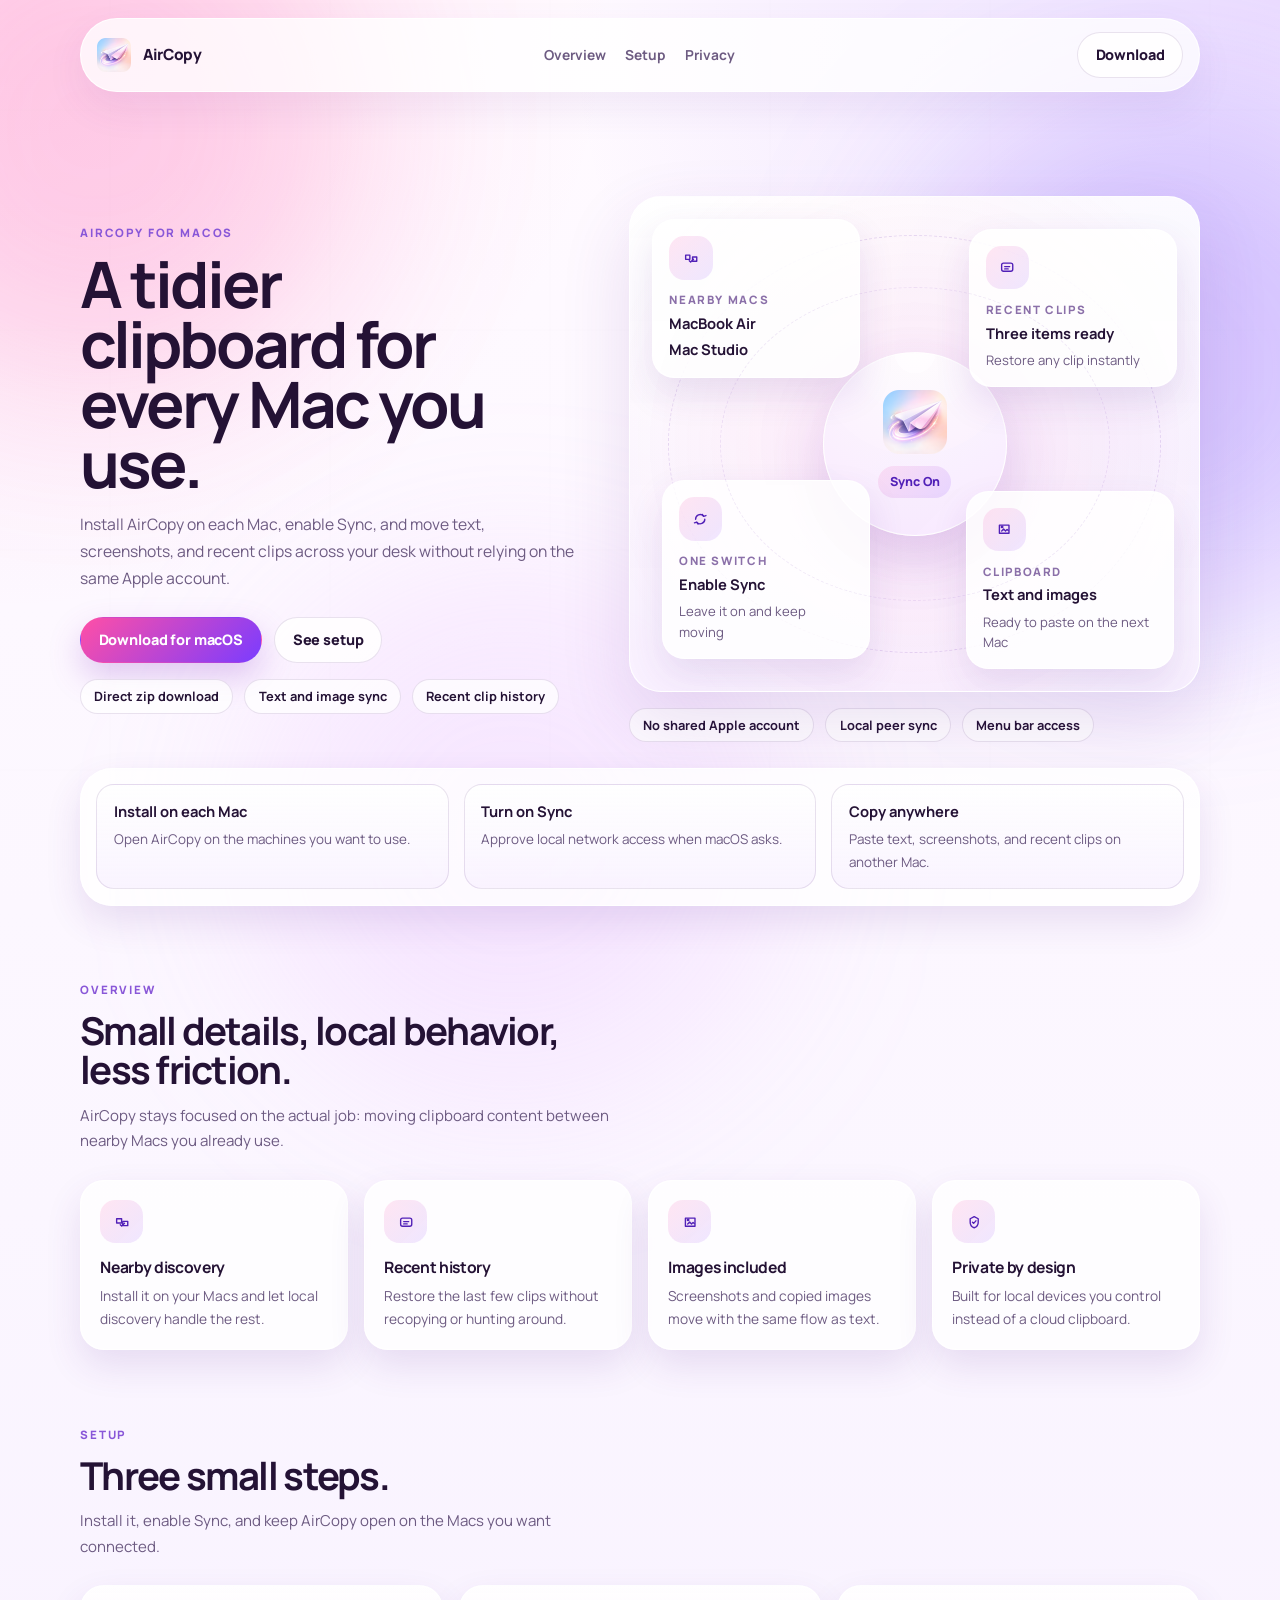
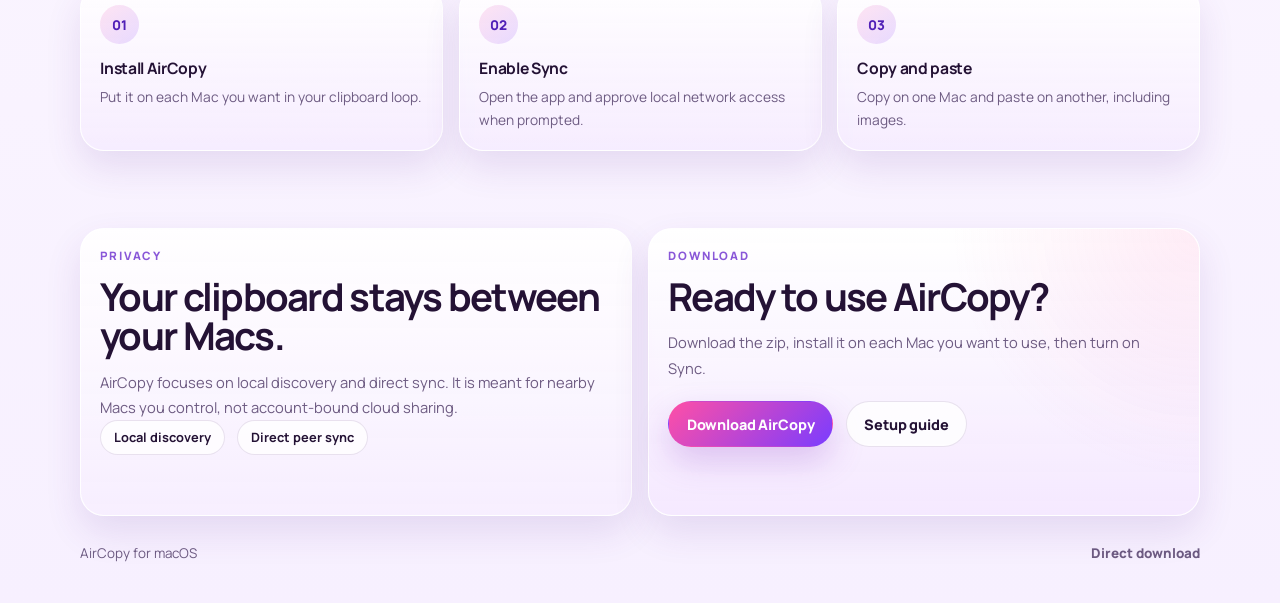
==== commit 92101464: "Refresh landing page art direction" ====
--- a/website/index.html
+++ b/website/index.html
@@ -12,7 +12,7 @@
     <link rel="preconnect" href="https://fonts.googleapis.com" />
     <link rel="preconnect" href="https://fonts.gstatic.com" crossorigin />
     <link
-      href="https://fonts.googleapis.com/css2?family=Plus+Jakarta+Sans:wght@400;500;600;700;800&amp;display=swap"
+      href="https://fonts.googleapis.com/css2?family=Manrope:wght@400;500;600;700;800&amp;display=swap"
       rel="stylesheet"
     />
     <link rel="stylesheet" href="./styles.css" />
@@ -21,6 +21,7 @@
   <body>
     <div class="ambient ambient-left" aria-hidden="true"></div>
     <div class="ambient ambient-right" aria-hidden="true"></div>
+    <div class="ambient ambient-bottom" aria-hidden="true"></div>
 
     <header class="topbar load-in">
       <div class="topbar-inner">
@@ -28,11 +29,13 @@
           <img src="./assets/aircopy-logo.png" alt="" />
           <span>AirCopy</span>
         </a>
+
         <nav class="topnav" aria-label="Primary">
-          <a href="#experience">Experience</a>
+          <a href="#experience">Overview</a>
           <a href="#how-it-works">Setup</a>
           <a href="#privacy">Privacy</a>
         </nav>
+
         <a class="button button-nav" href="./downloads/AirCopy-macOS.zip" download>
           Download
         </a>
@@ -43,150 +46,122 @@
       <main id="top">
         <section class="hero">
           <div class="hero-copy load-in">
-            <p class="eyebrow">Peer-to-peer clipboard sync for macOS</p>
-            <h1>Install it on your Macs. Turn on Sync. Copy anywhere.</h1>
+            <p class="eyebrow">AirCopy for macOS</p>
+            <h1>A tidier clipboard for every Mac you use.</h1>
             <p class="hero-text">
-              AirCopy keeps text, screenshots, and recent clips moving between
-              the Macs you actually use. It feels light, native, and ready the
-              moment you need to paste.
+              Install AirCopy on each Mac, enable Sync, and move text,
+              screenshots, and recent clips across your desk without relying on
+              the same Apple account.
             </p>
+
             <div class="hero-actions">
               <a class="button button-primary" href="./downloads/AirCopy-macOS.zip" download>
                 Download for macOS
               </a>
               <a class="button button-secondary" href="#how-it-works">
-                How it works
-              </a>
-            </div>
-            <div class="hero-pills" aria-label="Highlights">
-              <span class="info-pill">
-                <svg viewBox="0 0 24 24" aria-hidden="true">
-                  <path
-                    d="M8 6.75h8a3.25 3.25 0 0 1 3.25 3.25v5A3.25 3.25 0 0 1 16 18.25H8A3.25 3.25 0 0 1 4.75 15v-5A3.25 3.25 0 0 1 8 6.75Z"
-                  />
-                  <path d="M9.5 4.75h5" />
-                  <path d="M10 15.25 14.25 11 10 6.75" />
-                </svg>
-                No shared Apple account
-              </span>
-              <span class="info-pill">
-                <svg viewBox="0 0 24 24" aria-hidden="true">
-                  <path d="M5.75 7.25h12.5v9.5H5.75z" />
-                  <path d="M9 16.75h6" />
-                  <path d="m8.5 10.25 2 2 5-5" />
-                </svg>
-                Text and images
-              </span>
-              <span class="info-pill">
-                <svg viewBox="0 0 24 24" aria-hidden="true">
-                  <path d="M8 6.75h8a3.25 3.25 0 0 1 3.25 3.25v5A3.25 3.25 0 0 1 16 18.25H8A3.25 3.25 0 0 1 4.75 15v-5A3.25 3.25 0 0 1 8 6.75Z" />
-                  <path d="M8.75 11.25h6.5" />
-                  <path d="M8.75 14.25h4.5" />
-                </svg>
-                Recent clip history
-              </span>
-            </div>
-          </div>
-
-          <div class="hero-stage load-in" aria-hidden="true">
-            <div class="hero-glow hero-glow-one"></div>
-            <div class="hero-glow hero-glow-two"></div>
-
-            <div class="app-stage">
-              <div class="window-chrome">
-                <span></span>
-                <span></span>
-                <span></span>
-                <p>AirCopy</p>
-              </div>
-              <div class="app-grid">
-                <aside class="app-sidebar">
-                  <div class="sidebar-block">
-                    <p>Nearby Macs</p>
-                    <strong>K's MacBook Air</strong>
-                    <strong>K's Studio</strong>
-                  </div>
-                  <div class="sidebar-block">
-                    <p>State</p>
-                    <strong>Sync enabled</strong>
-                    <strong>3 recent clips</strong>
-                  </div>
-                  <div class="sidebar-badge">
-                    <span></span>
-                    Ready to paste
-                  </div>
-                </aside>
-
-                <div class="app-main">
-                  <div class="main-status">
-                    <span class="sync-chip">Sync On</span>
-                    <span class="history-chip">Nearby and connected</span>
-                  </div>
-
-                  <article class="clip-card">
-                    <div class="clip-icon clip-icon-text">Aa</div>
-                    <div class="clip-copy">
-                      <strong>Install AirCopy on each Mac you use.</strong>
-                      <p>Copy on one machine and the other is ready to paste.</p>
-                    </div>
-                    <span class="status-dot"></span>
-                  </article>
-
-                  <article class="clip-card clip-card-image">
-                    <div class="clip-icon clip-icon-image">
-                      <svg viewBox="0 0 24 24" aria-hidden="true">
-                        <path d="M5.75 6.75h12.5v10.5H5.75z" />
-                        <path d="m8.75 14.25 2.5-2.5 2.5 2.5 2-2 1.5 1.5" />
-                        <path d="M9.25 10a1 1 0 1 0 0-2 1 1 0 0 0 0 2Z" />
-                      </svg>
-                    </div>
-                    <div class="clip-copy">
-                      <strong>Screenshot.png</strong>
-                      <p>Images stay in sync too, with recent history built in.</p>
-                    </div>
-                    <span class="copy-chip">Copied</span>
-                  </article>
-
-                  <div class="history-row">
-                    <div class="history-pill">Clipboard history</div>
-                    <div class="history-pill">Nearby discovery</div>
-                    <div class="history-pill">Menu bar controls</div>
-                  </div>
-                </div>
-              </div>
-            </div>
-
-            <div class="floating-card floating-card-left">
-              <span class="floating-label">Install once</span>
-              <strong>Drop it on every Mac you use.</strong>
-            </div>
-
-            <div class="floating-card floating-card-right">
-              <span class="floating-label">Fast setup</span>
-              <strong>Open AirCopy and enable Sync.</strong>
-            </div>
-          </div>
-        </section>
-
-        <section class="stat-strip reveal">
+                See setup
+              </a>
+            </div>
+
+            <div class="hero-notes" aria-label="Highlights">
+              <span>Direct zip download</span>
+              <span>Text and image sync</span>
+              <span>Recent clip history</span>
+            </div>
+          </div>
+
+          <div class="hero-board load-in" aria-hidden="true">
+            <div class="board-shell">
+              <div class="logo-disc">
+                <img src="./assets/aircopy-logo.png" alt="" />
+                <span>Sync On</span>
+              </div>
+
+              <article class="board-card board-card-top-left">
+                <div class="board-icon">
+                  <svg viewBox="0 0 24 24" aria-hidden="true">
+                    <path d="M4.75 8h5.5v5.5h-5.5z" />
+                    <path d="M13.75 10.5h5.5V16h-5.5z" />
+                    <path d="m9.5 15.25 1.75 1.75L15 13.25" />
+                  </svg>
+                </div>
+                <p>Nearby Macs</p>
+                <strong>MacBook Air</strong>
+                <strong>Mac Studio</strong>
+              </article>
+
+              <article class="board-card board-card-top-right">
+                <div class="board-icon">
+                  <svg viewBox="0 0 24 24" aria-hidden="true">
+                    <path d="M7.25 6.75h9.5A2.5 2.5 0 0 1 19.25 9.25v5.5a2.5 2.5 0 0 1-2.5 2.5h-9.5a2.5 2.5 0 0 1-2.5-2.5v-5.5a2.5 2.5 0 0 1 2.5-2.5Z" />
+                    <path d="M8.75 11.25h6.5" />
+                    <path d="M8.75 14.25h4.5" />
+                  </svg>
+                </div>
+                <p>Recent Clips</p>
+                <strong>Three items ready</strong>
+                <span>Restore any clip instantly</span>
+              </article>
+
+              <article class="board-card board-card-bottom-left">
+                <div class="board-icon">
+                  <svg viewBox="0 0 24 24" aria-hidden="true">
+                    <path d="M6 12a6 6 0 0 1 10.25-4.25" />
+                    <path d="M18 12a6 6 0 0 1-10.25 4.25" />
+                    <path d="m14.75 5.75 1.75 2.5 3-1" />
+                    <path d="m9.25 18.25-1.75-2.5-3 1" />
+                  </svg>
+                </div>
+                <p>One switch</p>
+                <strong>Enable Sync</strong>
+                <span>Leave it on and keep moving</span>
+              </article>
+
+              <article class="board-card board-card-bottom-right">
+                <div class="board-icon">
+                  <svg viewBox="0 0 24 24" aria-hidden="true">
+                    <path d="M5.75 6.75h12.5v10.5H5.75z" />
+                    <path d="m8.75 14.25 2.5-2.5 2.5 2.5 2-2 1.5 1.5" />
+                    <path d="M9.25 10a1 1 0 1 0 0-2 1 1 0 0 0 0 2Z" />
+                  </svg>
+                </div>
+                <p>Clipboard</p>
+                <strong>Text and images</strong>
+                <span>Ready to paste on the next Mac</span>
+              </article>
+            </div>
+
+            <div class="board-ribbon">
+              <span>No shared Apple account</span>
+              <span>Local peer sync</span>
+              <span>Menu bar access</span>
+            </div>
+          </div>
+        </section>
+
+        <section class="summary-strip reveal">
           <article>
-            <strong>2-minute setup</strong>
-            <span>Install, allow local access, and enable Sync.</span>
+            <strong>Install on each Mac</strong>
+            <span>Open AirCopy on the machines you want to use.</span>
           </article>
           <article>
-            <strong>Text + image support</strong>
-            <span>Move copied text, screenshots, and other images.</span>
+            <strong>Turn on Sync</strong>
+            <span>Approve local network access when macOS asks.</span>
           </article>
           <article>
-            <strong>Recent history</strong>
-            <span>Restore the clips you just used without digging.</span>
+            <strong>Copy anywhere</strong>
+            <span>Paste text, screenshots, and recent clips on another Mac.</span>
           </article>
         </section>
 
         <section class="section" id="experience">
           <div class="section-heading reveal">
-            <p class="eyebrow">Designed for flow</p>
-            <h2>Everything you need to move between Macs without friction.</h2>
+            <p class="eyebrow">Overview</p>
+            <h2>Small details, local behavior, less friction.</h2>
+            <p>
+              AirCopy stays focused on the actual job: moving clipboard content
+              between nearby Macs you already use.
+            </p>
           </div>
 
           <div class="feature-grid">
@@ -198,43 +173,32 @@
                   <path d="m9.5 15.25 1.75 1.75L15 13.25" />
                 </svg>
               </div>
-              <h3>Nearby Mac discovery</h3>
-              <p>
-                Install AirCopy on the Macs you want to use and it finds them
-                locally without extra setup.
-              </p>
+              <h3>Nearby discovery</h3>
+              <p>Install it on your Macs and let local discovery handle the rest.</p>
             </article>
 
             <article class="feature-card reveal" style="--delay: 0.08s">
               <div class="feature-icon">
                 <svg viewBox="0 0 24 24" aria-hidden="true">
-                  <path d="M6 12a6 6 0 0 1 10.25-4.25" />
-                  <path d="M18 12a6 6 0 0 1-10.25 4.25" />
-                  <path d="m14.75 5.75 1.75 2.5 3-1" />
-                  <path d="m9.25 18.25-1.75-2.5-3 1" />
-                </svg>
-              </div>
-              <h3>One clear Sync control</h3>
-              <p>
-                Turn Sync on and leave it there. AirCopy keeps the clipboard in
-                step while staying out of the way.
-              </p>
+                  <path d="M7.25 6.75h9.5A2.5 2.5 0 0 1 19.25 9.25v5.5a2.5 2.5 0 0 1-2.5 2.5h-9.5a2.5 2.5 0 0 1-2.5-2.5v-5.5a2.5 2.5 0 0 1 2.5-2.5Z" />
+                  <path d="M8.75 11.25h6.5" />
+                  <path d="M8.75 14.25h4.5" />
+                </svg>
+              </div>
+              <h3>Recent history</h3>
+              <p>Restore the last few clips without recopying or hunting around.</p>
             </article>
 
             <article class="feature-card reveal" style="--delay: 0.14s">
               <div class="feature-icon">
                 <svg viewBox="0 0 24 24" aria-hidden="true">
-                  <path d="M6 7.25h12" />
-                  <path d="M6 12h12" />
-                  <path d="M6 16.75h7.5" />
-                  <path d="M4.75 5.75h14.5v12.5H4.75z" />
-                </svg>
-              </div>
-              <h3>Recent clipboard history</h3>
-              <p>
-                Re-open the app or the menu bar extra and restore the clip you
-                just copied without starting over.
-              </p>
+                  <path d="M5.75 6.75h12.5v10.5H5.75z" />
+                  <path d="m8.75 14.25 2.5-2.5 2.5 2.5 2-2 1.5 1.5" />
+                  <path d="M9.25 10a1 1 0 1 0 0-2 1 1 0 0 0 0 2Z" />
+                </svg>
+              </div>
+              <h3>Images included</h3>
+              <p>Screenshots and copied images move with the same flow as text.</p>
             </article>
 
             <article class="feature-card reveal" style="--delay: 0.2s">
@@ -245,111 +209,66 @@
                 </svg>
               </div>
               <h3>Private by design</h3>
-              <p>
-                AirCopy is built for nearby machines you control, with direct
-                peer sync instead of a cloud clipboard.
-              </p>
-            </article>
-          </div>
-        </section>
-
-        <section class="section section-soft" id="how-it-works">
+              <p>Built for local devices you control instead of a cloud clipboard.</p>
+            </article>
+          </div>
+        </section>
+
+        <section class="section" id="how-it-works">
           <div class="section-heading reveal">
-            <p class="eyebrow">Simple setup</p>
-            <h2>Install it, enable Sync, and keep moving.</h2>
-          </div>
-
-          <div class="steps-grid">
-            <article class="step-card reveal" style="--delay: 0.02s">
+            <p class="eyebrow">Setup</p>
+            <h2>Three small steps.</h2>
+            <p>Install it, enable Sync, and keep AirCopy open on the Macs you want connected.</p>
+          </div>
+
+          <div class="setup-grid">
+            <article class="setup-card reveal" style="--delay: 0.02s">
               <span>01</span>
               <h3>Install AirCopy</h3>
-              <p>Put AirCopy on each Mac you want to include.</p>
-            </article>
-
-            <article class="step-card reveal" style="--delay: 0.1s">
+              <p>Put it on each Mac you want in your clipboard loop.</p>
+            </article>
+
+            <article class="setup-card reveal" style="--delay: 0.08s">
               <span>02</span>
               <h3>Enable Sync</h3>
-              <p>Open the app, turn on Sync, and approve local network access.</p>
-            </article>
-
-            <article class="step-card reveal" style="--delay: 0.18s">
+              <p>Open the app and approve local network access when prompted.</p>
+            </article>
+
+            <article class="setup-card reveal" style="--delay: 0.14s">
               <span>03</span>
               <h3>Copy and paste</h3>
-              <p>Copy text or images on one Mac and paste them on the other.</p>
-            </article>
-          </div>
-        </section>
-
-        <section class="section">
-          <div class="showcase reveal">
-            <div class="showcase-copy">
-              <p class="eyebrow">Looks native</p>
-              <h2>A menu bar helper when you need speed, a full window when you need context.</h2>
-              <p>
-                AirCopy gives you quick access to Sync, nearby device status,
-                and recent clipboard items without burying the simple part:
-                install it everywhere you work and leave it running.
-              </p>
-            </div>
-
-            <div class="showcase-stack">
-              <article class="mini-panel">
-                <p>Menu Bar</p>
-                <strong>Clipboard Sync On</strong>
-                <span>Quick access to recent clips and status.</span>
-              </article>
-              <article class="mini-panel mini-panel-accent">
-                <p>Main Window</p>
-                <strong>Connected Macs and recent history in one place.</strong>
-                <span>Open it when you want to restore a recent clip or check peers.</span>
-              </article>
-            </div>
-          </div>
-        </section>
-
-        <section class="section" id="privacy">
-          <div class="privacy-panel reveal">
-            <div class="privacy-copy">
-              <p class="eyebrow">Privacy</p>
-              <h2>Your clipboard stays between your Macs.</h2>
-              <p>
-                AirCopy is meant for nearby Macs you control. It focuses on
-                direct peer sync and local discovery, not cloud storage or
-                account lock-in.
-              </p>
-            </div>
-
-            <div class="privacy-points">
-              <article class="privacy-point">
-                <strong>Local discovery</strong>
-                <span>Find nearby Macs without requiring a shared Apple account.</span>
-              </article>
-              <article class="privacy-point">
-                <strong>Direct sync</strong>
-                <span>Clipboard items move between connected devices, not through a remote dashboard.</span>
-              </article>
-            </div>
-          </div>
-        </section>
-
-        <section class="cta reveal">
-          <div class="cta-copy">
+              <p>Copy on one Mac and paste on another, including images.</p>
+            </article>
+          </div>
+        </section>
+
+        <section class="section panel-grid" id="privacy">
+          <article class="panel panel-soft reveal">
+            <p class="eyebrow">Privacy</p>
+            <h2>Your clipboard stays between your Macs.</h2>
+            <p>
+              AirCopy focuses on local discovery and direct sync. It is meant
+              for nearby Macs you control, not account-bound cloud sharing.
+            </p>
+            <div class="panel-tags">
+              <span>Local discovery</span>
+              <span>Direct peer sync</span>
+            </div>
+          </article>
+
+          <article class="panel panel-strong reveal" style="--delay: 0.06s">
             <p class="eyebrow">Download</p>
             <h2>Ready to use AirCopy?</h2>
-            <p>
-              Download the zip, install AirCopy on the Macs you want to use,
-              and enable Sync.
-            </p>
-          </div>
-
-          <div class="cta-actions">
-            <a class="button button-primary" href="./downloads/AirCopy-macOS.zip" download>
-              Download AirCopy
-            </a>
-            <a class="button button-secondary" href="#how-it-works">
-              Setup guide
-            </a>
-          </div>
+            <p>Download the zip, install it on each Mac you want to use, then turn on Sync.</p>
+            <div class="panel-actions">
+              <a class="button button-primary" href="./downloads/AirCopy-macOS.zip" download>
+                Download AirCopy
+              </a>
+              <a class="button button-secondary" href="#how-it-works">
+                Setup guide
+              </a>
+            </div>
+          </article>
         </section>
       </main>
 
--- a/website/styles.css
+++ b/website/styles.css
@@ -1,24 +1,23 @@
 :root {
-  --bg: #f5f7fb;
-  --bg-soft: #eef2f8;
-  --surface: rgba(255, 255, 255, 0.7);
-  --surface-strong: rgba(255, 255, 255, 0.88);
-  --surface-tint: rgba(241, 246, 255, 0.82);
-  --line: rgba(18, 31, 56, 0.08);
-  --line-strong: rgba(18, 31, 56, 0.12);
-  --text: #10203a;
-  --muted: #63738b;
-  --accent: #2d6df6;
-  --accent-deep: #15356f;
-  --accent-soft: #dce8ff;
-  --mint: #dff6ef;
-  --peach: #fff1de;
-  --shadow-lg: 0 32px 80px rgba(22, 38, 74, 0.14);
-  --shadow-md: 0 18px 48px rgba(18, 34, 70, 0.1);
-  --radius-xl: 34px;
-  --radius-lg: 26px;
-  --radius-md: 20px;
-  --radius-sm: 16px;
+  --bg: #fcf8ff;
+  --bg-soft: #f7f0ff;
+  --surface: rgba(255, 255, 255, 0.76);
+  --surface-strong: rgba(255, 255, 255, 0.92);
+  --line: rgba(74, 30, 115, 0.12);
+  --line-strong: rgba(74, 30, 115, 0.2);
+  --text: #241235;
+  --muted: #6d5b82;
+  --purple: #7b3cff;
+  --purple-deep: #5120b7;
+  --magenta: #ff4fa6;
+  --pink-soft: #ffe4f4;
+  --lavender: #efe4ff;
+  --lavender-strong: #e7d6ff;
+  --shadow-lg: 0 28px 70px rgba(102, 45, 157, 0.14);
+  --shadow-md: 0 16px 36px rgba(93, 40, 152, 0.12);
+  --radius-xl: 32px;
+  --radius-lg: 24px;
+  --radius-md: 18px;
   --ease: cubic-bezier(0.22, 1, 0.36, 1);
 }
 
@@ -33,12 +32,12 @@
 body {
   margin: 0;
   min-height: 100vh;
-  font-family: "Plus Jakarta Sans", "Helvetica Neue", sans-serif;
+  font-family: "Manrope", "Helvetica Neue", sans-serif;
   color: var(--text);
   background:
-    radial-gradient(circle at top left, rgba(135, 188, 255, 0.24), transparent 26%),
-    radial-gradient(circle at top right, rgba(198, 229, 255, 0.48), transparent 24%),
-    linear-gradient(180deg, #f8fbff 0%, #f2f5fb 52%, #eef2f7 100%);
+    radial-gradient(circle at top left, rgba(255, 110, 181, 0.16), transparent 24%),
+    radial-gradient(circle at top right, rgba(143, 87, 255, 0.18), transparent 28%),
+    linear-gradient(180deg, #fffaff 0%, #fbf6ff 55%, #f7f0ff 100%);
   overflow-x: hidden;
 }
 
@@ -48,9 +47,9 @@
   inset: 0;
   pointer-events: none;
   background:
-    linear-gradient(rgba(255, 255, 255, 0.42), rgba(255, 255, 255, 0.42)),
-    url("data:image/svg+xml,%3Csvg xmlns='http://www.w3.org/2000/svg' width='180' height='180' viewBox='0 0 180 180'%3E%3Cg fill='none' stroke='rgba(32,58,102,0.04)' stroke-width='1'%3E%3Cpath d='M0 90h180M90 0v180'/%3E%3C/g%3E%3C/svg%3E");
-  opacity: 0.35;
+    linear-gradient(rgba(255, 255, 255, 0.18), rgba(255, 255, 255, 0.18)),
+    url("data:image/svg+xml,%3Csvg xmlns='http://www.w3.org/2000/svg' width='220' height='220' viewBox='0 0 220 220'%3E%3Cg fill='none' stroke='rgba(105,62,150,0.05)' stroke-width='1'%3E%3Cpath d='M0 110h220M110 0v220'/%3E%3C/g%3E%3C/svg%3E");
+  opacity: 0.28;
 }
 
 a {
@@ -63,88 +62,91 @@
 
 .ambient {
   position: fixed;
-  inset: auto;
   z-index: -1;
-  width: 34rem;
-  height: 34rem;
+  width: 32rem;
+  height: 32rem;
   border-radius: 50%;
-  filter: blur(80px);
-  opacity: 0.55;
+  filter: blur(90px);
   pointer-events: none;
 }
 
 .ambient-left {
-  top: -10rem;
-  left: -8rem;
-  background: rgba(122, 189, 255, 0.48);
+  top: -8rem;
+  left: -10rem;
+  background: rgba(255, 95, 176, 0.24);
 }
 
 .ambient-right {
-  top: 12rem;
-  right: -10rem;
-  background: rgba(153, 230, 210, 0.32);
+  top: 7rem;
+  right: -9rem;
+  background: rgba(130, 91, 255, 0.28);
+}
+
+.ambient-bottom {
+  bottom: -12rem;
+  left: 20%;
+  background: rgba(225, 160, 255, 0.2);
 }
 
 .page-shell {
-  width: min(1180px, calc(100% - 32px));
+  width: min(1120px, calc(100% - 32px));
   margin: 0 auto;
-  padding: 7.5rem 0 3rem;
+  padding: 6.5rem 0 2.6rem;
 }
 
 .topbar {
   position: sticky;
-  top: 20px;
+  top: 18px;
   z-index: 20;
-  width: min(1180px, calc(100% - 32px));
-  margin: 20px auto 0;
-  transition: transform 300ms var(--ease), box-shadow 300ms ease, background-color 300ms ease;
+  width: min(1120px, calc(100% - 32px));
+  margin: 18px auto 0;
+  transition: transform 280ms var(--ease), box-shadow 280ms ease;
 }
 
 .topbar-inner {
   display: flex;
   align-items: center;
   justify-content: space-between;
-  gap: 1.25rem;
-  padding: 0.95rem 1.2rem;
-  border: 1px solid rgba(255, 255, 255, 0.54);
+  gap: 1rem;
+  padding: 0.8rem 1rem;
+  border: 1px solid rgba(255, 255, 255, 0.88);
   border-radius: 999px;
-  background: rgba(255, 255, 255, 0.68);
-  backdrop-filter: blur(24px);
-  box-shadow: 0 18px 42px rgba(27, 46, 82, 0.08);
+  background: rgba(255, 255, 255, 0.78);
+  backdrop-filter: blur(18px);
+  box-shadow: 0 16px 38px rgba(104, 48, 158, 0.08);
 }
 
 .topbar.is-scrolled .topbar-inner {
-  background: rgba(255, 255, 255, 0.8);
-  box-shadow: 0 20px 46px rgba(18, 34, 70, 0.12);
+  box-shadow: 0 18px 42px rgba(104, 48, 158, 0.13);
 }
 
 .brand {
   display: inline-flex;
   align-items: center;
-  gap: 0.8rem;
+  gap: 0.72rem;
   text-decoration: none;
-  font-size: 1rem;
-  font-weight: 700;
+  font-size: 0.96rem;
+  font-weight: 800;
   letter-spacing: -0.02em;
 }
 
 .brand img {
-  width: 2.3rem;
-  height: 2.3rem;
+  width: 2.15rem;
+  height: 2.15rem;
   object-fit: contain;
 }
 
 .topnav {
   display: inline-flex;
   align-items: center;
-  gap: 1.35rem;
+  gap: 1.2rem;
 }
 
 .topnav a {
   color: var(--muted);
   text-decoration: none;
-  font-size: 0.95rem;
-  font-weight: 600;
+  font-size: 0.86rem;
+  font-weight: 700;
   transition: color 180ms ease;
 }
 
@@ -157,15 +159,15 @@
   display: inline-flex;
   align-items: center;
   justify-content: center;
-  min-height: 3.3rem;
-  padding: 0 1.3rem;
+  min-height: 2.9rem;
+  padding: 0 1.1rem;
   border: 1px solid transparent;
   border-radius: 999px;
   text-decoration: none;
-  font-size: 0.98rem;
-  font-weight: 700;
+  font-size: 0.9rem;
+  font-weight: 800;
   letter-spacing: -0.01em;
-  transition: transform 220ms var(--ease), box-shadow 220ms ease, background-color 220ms ease, border-color 220ms ease;
+  transition: transform 220ms var(--ease), box-shadow 220ms ease, border-color 220ms ease, background-color 220ms ease;
 }
 
 .button:hover,
@@ -174,559 +176,384 @@
 }
 
 .button-primary {
-  color: #ffffff;
-  background: linear-gradient(180deg, #2e73ff 0%, #1f5ee7 100%);
-  box-shadow: 0 16px 36px rgba(45, 109, 246, 0.24);
+  color: #fff;
+  background: linear-gradient(135deg, var(--magenta) 0%, var(--purple) 100%);
+  box-shadow: 0 14px 32px rgba(144, 61, 201, 0.26);
 }
 
 .button-secondary,
 .button-nav {
   color: var(--text);
-  background: rgba(255, 255, 255, 0.74);
-  border-color: rgba(18, 31, 56, 0.08);
-  box-shadow: inset 0 1px 0 rgba(255, 255, 255, 0.78);
+  background: rgba(255, 255, 255, 0.84);
+  border-color: var(--line);
 }
 
 .hero {
   display: grid;
-  grid-template-columns: 1.02fr 0.98fr;
-  gap: 2.2rem;
+  grid-template-columns: 0.95fr 1.05fr;
+  gap: 2rem;
   align-items: center;
 }
 
 .eyebrow {
-  margin: 0 0 1rem;
-  color: #6d81aa;
-  font-size: 0.78rem;
-  font-weight: 700;
+  margin: 0 0 0.85rem;
+  color: #8957d8;
+  font-size: 0.72rem;
+  font-weight: 800;
   letter-spacing: 0.16em;
   text-transform: uppercase;
 }
 
 .hero-copy h1,
 .section-heading h2,
-.showcase-copy h2,
-.privacy-copy h2,
-.cta-copy h2 {
+.panel h2 {
   margin: 0;
-  letter-spacing: -0.05em;
+  letter-spacing: -0.045em;
 }
 
 .hero-copy h1 {
-  max-width: 10.8ch;
-  font-size: clamp(3.4rem, 6vw, 6rem);
+  max-width: 9.8ch;
+  font-size: clamp(2.9rem, 5vw, 4.65rem);
   line-height: 0.94;
 }
 
 .hero-text,
-.section-heading,
+.section-heading p:last-child,
 .feature-card p,
-.step-card p,
-.showcase-copy p:last-child,
-.privacy-copy p:last-child,
-.privacy-point span,
-.cta-copy p:last-child,
+.setup-card p,
+.panel p:last-of-type,
+.board-card span,
+.summary-strip span,
 .footer {
   color: var(--muted);
 }
 
 .hero-text {
-  max-width: 34rem;
-  margin: 1.4rem 0 0;
-  font-size: 1.08rem;
-  line-height: 1.78;
+  max-width: 31rem;
+  margin: 1.05rem 0 0;
+  font-size: 0.98rem;
+  line-height: 1.72;
 }
 
 .hero-actions {
   display: flex;
   flex-wrap: wrap;
-  gap: 0.9rem;
-  margin: 2rem 0 1.15rem;
-}
-
-.hero-pills {
-  display: flex;
-  flex-wrap: wrap;
-  gap: 0.8rem;
-}
-
-.info-pill,
-.sync-chip,
-.history-chip,
-.history-pill {
-  display: inline-flex;
-  align-items: center;
-  gap: 0.65rem;
-  min-height: 2.55rem;
-  padding: 0 0.95rem;
-  border: 1px solid rgba(18, 31, 56, 0.08);
-  border-radius: 999px;
-  background: rgba(255, 255, 255, 0.7);
-  box-shadow: inset 0 1px 0 rgba(255, 255, 255, 0.7);
-  font-size: 0.9rem;
-  font-weight: 600;
-}
-
-.info-pill svg {
-  width: 1.05rem;
-  height: 1.05rem;
-  stroke: var(--accent);
-  stroke-width: 1.7;
-  fill: none;
-  stroke-linecap: round;
-  stroke-linejoin: round;
-}
-
-.hero-stage {
-  position: relative;
-  min-height: 42rem;
-  display: flex;
-  align-items: center;
-  justify-content: center;
-}
-
-.hero-glow {
-  position: absolute;
-  border-radius: 50%;
-  filter: blur(70px);
-  opacity: 0.9;
-}
-
-.hero-glow-one {
-  top: 2rem;
-  right: 2rem;
-  width: 14rem;
-  height: 14rem;
-  background: rgba(123, 178, 255, 0.44);
-}
-
-.hero-glow-two {
-  bottom: 3rem;
-  left: 1rem;
-  width: 13rem;
-  height: 13rem;
-  background: rgba(160, 235, 221, 0.34);
-}
-
-.app-stage {
-  position: relative;
-  width: min(36rem, 100%);
-  padding: 1.2rem;
-  border: 1px solid rgba(255, 255, 255, 0.72);
-  border-radius: 2.2rem;
-  background: rgba(255, 255, 255, 0.54);
-  backdrop-filter: blur(20px);
-  box-shadow: var(--shadow-lg);
-}
-
-.window-chrome {
-  display: flex;
-  align-items: center;
-  gap: 0.5rem;
-  padding: 0 0 1rem;
-}
-
-.window-chrome span {
-  width: 0.72rem;
-  height: 0.72rem;
-  border-radius: 50%;
-  background: rgba(19, 35, 66, 0.15);
-}
-
-.window-chrome p {
-  margin: 0 0 0 0.55rem;
-  color: rgba(16, 32, 58, 0.64);
-  font-size: 0.92rem;
-  font-weight: 700;
-}
-
-.app-grid {
-  display: grid;
-  grid-template-columns: 13rem 1fr;
-  overflow: hidden;
-  border-radius: 1.8rem;
-  background: linear-gradient(180deg, rgba(248, 250, 255, 0.96), rgba(239, 244, 251, 0.98));
-}
-
-.app-sidebar {
-  display: flex;
-  flex-direction: column;
-  justify-content: space-between;
-  gap: 1.25rem;
-  padding: 1.5rem;
-  border-right: 1px solid rgba(18, 31, 56, 0.08);
-  background: linear-gradient(180deg, rgba(255, 255, 255, 0.92), rgba(241, 246, 255, 0.9));
-}
-
-.sidebar-block p,
-.clip-copy p,
-.floating-label,
-.mini-panel p {
-  margin: 0 0 0.55rem;
-  color: #7a89a3;
-  font-size: 0.78rem;
-  font-weight: 700;
-  letter-spacing: 0.08em;
-  text-transform: uppercase;
-}
-
-.sidebar-block strong,
-.clip-copy strong,
-.mini-panel strong,
-.privacy-point strong {
-  display: block;
-  font-size: 0.98rem;
-  line-height: 1.4;
-}
-
-.sidebar-block strong + strong {
-  margin-top: 0.55rem;
-}
-
-.sidebar-badge {
-  display: inline-flex;
-  align-items: center;
-  gap: 0.65rem;
-  padding: 0.75rem 0.9rem;
-  border-radius: 999px;
-  background: rgba(255, 255, 255, 0.74);
-  color: #224978;
-  font-size: 0.86rem;
-  font-weight: 700;
-}
-
-.sidebar-badge span,
-.status-dot {
-  width: 0.72rem;
-  height: 0.72rem;
-  border-radius: 50%;
-  background: linear-gradient(180deg, #46cc8f 0%, #1fb56d 100%);
-  box-shadow: 0 0 0 0.3rem rgba(70, 204, 143, 0.16);
-}
-
-.app-main {
-  display: flex;
-  flex-direction: column;
-  gap: 1rem;
-  padding: 1.55rem;
-}
-
-.main-status {
+  gap: 0.78rem;
+  margin: 1.55rem 0 1rem;
+}
+
+.hero-notes,
+.board-ribbon,
+.panel-tags {
   display: flex;
   flex-wrap: wrap;
   gap: 0.7rem;
 }
 
-.sync-chip {
-  color: #214b7a;
-  background: rgba(223, 246, 239, 0.9);
-}
-
-.history-chip {
-  color: #4f6483;
-  background: rgba(255, 255, 255, 0.84);
-}
-
-.clip-card {
+.hero-notes span,
+.board-ribbon span,
+.panel-tags span {
+  display: inline-flex;
+  align-items: center;
+  min-height: 2.15rem;
+  padding: 0 0.82rem;
+  border: 1px solid var(--line);
+  border-radius: 999px;
+  background: rgba(255, 255, 255, 0.74);
+  font-size: 0.8rem;
+  font-weight: 700;
+}
+
+.hero-board {
   display: grid;
-  grid-template-columns: auto 1fr auto;
   gap: 1rem;
-  align-items: center;
+}
+
+.board-shell {
+  position: relative;
+  min-height: 31rem;
+  border: 1px solid rgba(255, 255, 255, 0.92);
+  border-radius: var(--radius-xl);
+  background:
+    radial-gradient(circle at center, rgba(255, 91, 175, 0.1), transparent 20rem),
+    linear-gradient(180deg, rgba(255, 255, 255, 0.9), rgba(248, 240, 255, 0.88));
+  box-shadow: var(--shadow-lg);
+  overflow: hidden;
+}
+
+.board-shell::before {
+  content: "";
+  position: absolute;
+  inset: 2.4rem;
+  border: 1px dashed rgba(130, 76, 188, 0.18);
+  border-radius: 50%;
+}
+
+.board-shell::after {
+  content: "";
+  position: absolute;
+  inset: 5.6rem;
+  border: 1px dashed rgba(130, 76, 188, 0.12);
+  border-radius: 50%;
+}
+
+.logo-disc {
+  position: absolute;
+  top: 50%;
+  left: 50%;
+  width: 11.5rem;
+  height: 11.5rem;
+  display: flex;
+  flex-direction: column;
+  align-items: center;
+  justify-content: center;
+  gap: 0.72rem;
+  border: 1px solid rgba(255, 255, 255, 0.92);
+  border-radius: 50%;
+  background:
+    radial-gradient(circle at top, rgba(255, 255, 255, 0.96), rgba(247, 232, 255, 0.98)),
+    linear-gradient(135deg, rgba(255, 79, 166, 0.1), rgba(123, 60, 255, 0.08));
+  box-shadow: 0 24px 54px rgba(124, 52, 182, 0.2);
+  transform: translate(-50%, -50%);
+}
+
+.logo-disc img {
+  width: 4rem;
+  height: 4rem;
+  object-fit: contain;
+}
+
+.logo-disc span {
+  display: inline-flex;
+  align-items: center;
+  min-height: 2rem;
+  padding: 0 0.72rem;
+  border-radius: 999px;
+  background: linear-gradient(135deg, rgba(255, 79, 166, 0.12), rgba(123, 60, 255, 0.14));
+  color: var(--purple-deep);
+  font-size: 0.78rem;
+  font-weight: 800;
+}
+
+.board-card {
+  position: absolute;
+  width: 13rem;
   padding: 1rem;
-  border: 1px solid rgba(18, 31, 56, 0.08);
-  border-radius: 1.35rem;
-  background: rgba(255, 255, 255, 0.84);
-  box-shadow: 0 18px 44px rgba(34, 57, 97, 0.08);
-}
-
-.clip-icon {
+  border: 1px solid rgba(255, 255, 255, 0.94);
+  border-radius: 1.4rem;
+  background: rgba(255, 255, 255, 0.86);
+  box-shadow: var(--shadow-md);
+}
+
+.board-card-top-left {
+  top: 1.4rem;
+  left: 1.4rem;
+}
+
+.board-card-top-right {
+  top: 2rem;
+  right: 1.4rem;
+}
+
+.board-card-bottom-left {
+  bottom: 2rem;
+  left: 2rem;
+}
+
+.board-card-bottom-right {
+  right: 1.6rem;
+  bottom: 1.35rem;
+}
+
+.board-icon,
+.feature-icon {
+  width: 2.7rem;
+  height: 2.7rem;
   display: inline-flex;
   align-items: center;
   justify-content: center;
-  width: 3rem;
-  height: 3rem;
-  border-radius: 1rem;
-  font-size: 1rem;
-  font-weight: 800;
-  color: var(--accent-deep);
-  background: linear-gradient(180deg, var(--accent-soft), rgba(255, 255, 255, 0.95));
-}
-
-.clip-icon-image {
-  background: linear-gradient(180deg, rgba(223, 246, 239, 0.94), rgba(255, 255, 255, 0.96));
-}
-
-.clip-icon-image svg,
+  margin-bottom: 0.8rem;
+  border-radius: 0.95rem;
+  background: linear-gradient(135deg, rgba(255, 79, 166, 0.14), rgba(123, 60, 255, 0.12));
+}
+
+.board-icon svg,
 .feature-icon svg {
-  width: 1.2rem;
-  height: 1.2rem;
-  stroke: var(--accent-deep);
+  width: 1.15rem;
+  height: 1.15rem;
+  stroke: var(--purple-deep);
   stroke-width: 1.8;
   fill: none;
   stroke-linecap: round;
   stroke-linejoin: round;
 }
 
-.clip-copy p {
-  margin: 0.25rem 0 0;
-  font-size: 0.88rem;
-  letter-spacing: 0;
-  text-transform: none;
-}
-
-.copy-chip {
+.board-card p {
+  margin: 0 0 0.35rem;
+  color: #8b70a9;
+  font-size: 0.72rem;
+  font-weight: 800;
+  letter-spacing: 0.14em;
+  text-transform: uppercase;
+}
+
+.board-card strong {
+  display: block;
+  font-size: 0.92rem;
+  line-height: 1.45;
+}
+
+.board-card strong + strong {
+  margin-top: 0.32rem;
+}
+
+.board-card span {
+  display: block;
+  margin-top: 0.38rem;
+  font-size: 0.82rem;
+  line-height: 1.55;
+}
+
+.summary-strip,
+.feature-card,
+.setup-card,
+.panel {
+  border: 1px solid rgba(255, 255, 255, 0.92);
+  background: rgba(255, 255, 255, 0.8);
+  box-shadow: var(--shadow-md);
+}
+
+.summary-strip {
+  display: grid;
+  grid-template-columns: repeat(3, minmax(0, 1fr));
+  gap: 0.9rem;
+  margin-top: 1.6rem;
+  padding: 0.95rem;
+  border-radius: var(--radius-xl);
+}
+
+.summary-strip article {
+  padding: 1rem 1.05rem;
+  border-radius: var(--radius-md);
+  background: linear-gradient(180deg, rgba(255, 255, 255, 0.9), rgba(248, 241, 255, 0.8));
+  border: 1px solid var(--line);
+}
+
+.summary-strip strong {
+  display: block;
+  margin-bottom: 0.35rem;
+  font-size: 0.92rem;
+}
+
+.summary-strip span {
+  font-size: 0.84rem;
+  line-height: 1.55;
+}
+
+.section {
+  margin-top: 4.8rem;
+}
+
+.section-heading {
+  max-width: 34rem;
+  margin-bottom: 1.6rem;
+}
+
+.section-heading h2,
+.panel h2 {
+  font-size: clamp(1.8rem, 3vw, 2.7rem);
+  line-height: 1.02;
+}
+
+.section-heading p:last-child {
+  margin: 0.85rem 0 0;
+  font-size: 0.94rem;
+  line-height: 1.7;
+}
+
+.feature-grid,
+.setup-grid,
+.panel-grid {
+  display: grid;
+  gap: 1rem;
+}
+
+.feature-grid {
+  grid-template-columns: repeat(4, minmax(0, 1fr));
+}
+
+.feature-card,
+.setup-card,
+.panel {
+  padding: 1.2rem;
+  border-radius: var(--radius-lg);
+}
+
+.feature-card h3,
+.setup-card h3 {
+  margin: 0 0 0.45rem;
+  font-size: 0.98rem;
+  letter-spacing: -0.02em;
+}
+
+.feature-card p,
+.setup-card p {
+  margin: 0;
+  font-size: 0.86rem;
+  line-height: 1.62;
+}
+
+.setup-grid {
+  grid-template-columns: repeat(3, minmax(0, 1fr));
+}
+
+.setup-card {
+  background: linear-gradient(180deg, rgba(255, 255, 255, 0.9), rgba(245, 235, 255, 0.86));
+}
+
+.setup-card span {
   display: inline-flex;
   align-items: center;
   justify-content: center;
-  min-width: 4.7rem;
-  min-height: 2.15rem;
-  padding: 0 0.75rem;
-  border-radius: 999px;
-  background: rgba(255, 241, 222, 0.92);
-  color: #8a5d11;
+  width: 2.45rem;
+  height: 2.45rem;
+  margin-bottom: 0.8rem;
+  border-radius: 50%;
+  background: linear-gradient(135deg, rgba(255, 79, 166, 0.14), rgba(123, 60, 255, 0.16));
+  color: var(--purple-deep);
   font-size: 0.84rem;
-  font-weight: 700;
-}
-
-.history-row {
+  font-weight: 800;
+}
+
+.panel-grid {
+  grid-template-columns: repeat(2, minmax(0, 1fr));
+}
+
+.panel {
+  min-height: 18rem;
+}
+
+.panel p:last-of-type {
+  margin: 0.9rem 0 0;
+  font-size: 0.92rem;
+  line-height: 1.72;
+}
+
+.panel-soft {
+  background: linear-gradient(180deg, rgba(255, 255, 255, 0.9), rgba(247, 238, 255, 0.85));
+}
+
+.panel-strong {
+  background:
+    radial-gradient(circle at top right, rgba(255, 105, 182, 0.12), transparent 40%),
+    linear-gradient(180deg, rgba(255, 255, 255, 0.96), rgba(244, 232, 255, 0.92));
+}
+
+.panel-actions {
   display: flex;
   flex-wrap: wrap;
-  gap: 0.7rem;
-}
-
-.history-pill {
-  color: #536583;
-}
-
-.floating-card {
-  position: absolute;
-  width: 13.5rem;
-  padding: 1rem 1.1rem;
-  border: 1px solid rgba(255, 255, 255, 0.78);
-  border-radius: 1.5rem;
-  background: rgba(255, 255, 255, 0.8);
-  backdrop-filter: blur(18px);
-  box-shadow: var(--shadow-md);
-  animation: drift 8s ease-in-out infinite;
-}
-
-.floating-card strong {
-  display: block;
-  font-size: 1rem;
-  line-height: 1.42;
-}
-
-.floating-card-left {
-  top: 3.5rem;
-  left: -1rem;
-}
-
-.floating-card-right {
-  right: -0.8rem;
-  bottom: 4rem;
-  animation-delay: -3s;
-}
-
-.stat-strip,
-.showcase,
-.privacy-panel,
-.cta {
-  border: 1px solid rgba(255, 255, 255, 0.76);
-  border-radius: var(--radius-xl);
-  background: rgba(255, 255, 255, 0.68);
-  backdrop-filter: blur(20px);
-  box-shadow: var(--shadow-lg);
-}
-
-.stat-strip {
-  display: grid;
-  grid-template-columns: repeat(3, minmax(0, 1fr));
-  gap: 1rem;
-  margin-top: 1.8rem;
-  padding: 1.4rem;
-}
-
-.stat-strip article,
-.privacy-point {
-  padding: 1.25rem;
-  border-radius: var(--radius-md);
-  background: rgba(255, 255, 255, 0.7);
-  border: 1px solid rgba(18, 31, 56, 0.06);
-}
-
-.stat-strip strong {
-  display: block;
-  margin-bottom: 0.45rem;
-  font-size: 1rem;
-}
-
-.stat-strip span {
-  font-size: 0.95rem;
-  line-height: 1.6;
-  color: var(--muted);
-}
-
-.section {
-  margin-top: 6rem;
-}
-
-.section-soft .steps-grid {
-  padding: 0;
-}
-
-.section-heading {
-  max-width: 38rem;
-  margin-bottom: 2rem;
-}
-
-.section-heading h2,
-.showcase-copy h2,
-.privacy-copy h2,
-.cta-copy h2 {
-  font-size: clamp(2.2rem, 4vw, 3.6rem);
-  line-height: 1.02;
-}
-
-.feature-grid,
-.steps-grid {
-  display: grid;
-  grid-template-columns: repeat(4, minmax(0, 1fr));
-  gap: 1rem;
-}
-
-.feature-card,
-.step-card {
-  padding: 1.45rem;
-  border: 1px solid rgba(255, 255, 255, 0.76);
-  border-radius: var(--radius-lg);
-  background: rgba(255, 255, 255, 0.72);
-  backdrop-filter: blur(18px);
-  box-shadow: var(--shadow-md);
-}
-
-.feature-icon {
-  display: inline-flex;
-  align-items: center;
-  justify-content: center;
-  width: 3rem;
-  height: 3rem;
-  margin-bottom: 1rem;
-  border-radius: 1rem;
-  background: linear-gradient(180deg, rgba(220, 232, 255, 0.92), rgba(255, 255, 255, 0.96));
-}
-
-.feature-card h3,
-.step-card h3 {
-  margin: 0 0 0.65rem;
-  font-size: 1.04rem;
-  letter-spacing: -0.02em;
-}
-
-.feature-card p,
-.step-card p {
-  margin: 0;
-  font-size: 0.95rem;
-  line-height: 1.7;
-}
-
-.steps-grid {
-  grid-template-columns: repeat(3, minmax(0, 1fr));
-}
-
-.step-card span {
-  display: inline-flex;
-  align-items: center;
-  justify-content: center;
-  width: 3rem;
-  height: 3rem;
-  margin-bottom: 1rem;
-  border-radius: 50%;
-  background: rgba(220, 232, 255, 0.92);
-  color: var(--accent-deep);
-  font-size: 0.95rem;
-  font-weight: 800;
-}
-
-.showcase {
-  display: grid;
-  grid-template-columns: 1.05fr 0.95fr;
-  gap: 1.6rem;
-  padding: 1.5rem;
-}
-
-.showcase-copy {
-  padding: 1.2rem;
-}
-
-.showcase-copy p:last-child {
-  margin: 1rem 0 0;
-  font-size: 1rem;
-  line-height: 1.8;
-}
-
-.showcase-stack {
-  display: grid;
-  gap: 1rem;
-}
-
-.mini-panel {
-  padding: 1.45rem;
-  border-radius: var(--radius-lg);
-  background: rgba(255, 255, 255, 0.82);
-  border: 1px solid rgba(18, 31, 56, 0.08);
-}
-
-.mini-panel span {
-  display: block;
-  margin-top: 0.7rem;
-  color: var(--muted);
-  font-size: 0.95rem;
-  line-height: 1.65;
-}
-
-.mini-panel-accent {
-  background: linear-gradient(180deg, rgba(223, 246, 239, 0.9), rgba(255, 255, 255, 0.88));
-}
-
-.privacy-panel,
-.cta {
-  display: grid;
-  grid-template-columns: 1fr auto;
-  gap: 2rem;
-  align-items: center;
-  padding: 1.5rem;
-}
-
-.privacy-copy,
-.cta-copy {
-  padding: 0.5rem 0.8rem;
-}
-
-.privacy-copy p:last-child,
-.cta-copy p:last-child {
-  margin: 1rem 0 0;
-  font-size: 1rem;
-  line-height: 1.8;
-}
-
-.privacy-points {
-  display: grid;
-  gap: 1rem;
-  min-width: min(25rem, 100%);
-}
-
-.privacy-point span {
-  display: block;
-  margin-top: 0.55rem;
-  font-size: 0.95rem;
-  line-height: 1.6;
-}
-
-.cta-actions {
-  display: flex;
-  flex-wrap: wrap;
-  gap: 0.9rem;
-  padding: 0.5rem;
+  gap: 0.78rem;
+  margin-top: 1.25rem;
 }
 
 .footer {
@@ -734,8 +561,8 @@
   align-items: center;
   justify-content: space-between;
   gap: 1rem;
-  padding: 2rem 0 0;
-  font-size: 0.92rem;
+  padding: 1.75rem 0 0;
+  font-size: 0.84rem;
 }
 
 .footer p {
@@ -744,61 +571,49 @@
 
 .footer a {
   text-decoration: none;
-  font-weight: 700;
+  font-weight: 800;
 }
 
 .load-in,
 .reveal {
   opacity: 0;
-  transform: translateY(30px) scale(0.985);
+  transform: translateY(26px);
   will-change: transform, opacity;
 }
 
 body.is-loaded .load-in {
   opacity: 1;
-  transform: translateY(0) scale(1);
-  transition:
-    opacity 900ms var(--ease),
-    transform 1000ms var(--ease);
-  transition-delay: var(--load-delay, 0ms);
-}
-
-.topbar.load-in {
-  --load-delay: 0ms;
-}
-
-.hero-copy.load-in {
-  --load-delay: 90ms;
-}
-
-.hero-stage.load-in {
-  --load-delay: 180ms;
-}
-
-.reveal.is-visible {
-  opacity: 1;
-  transform: translateY(0) scale(1);
+  transform: translateY(0);
   transition:
     opacity 760ms var(--ease),
     transform 900ms var(--ease);
+  transition-delay: var(--load-delay, 0ms);
+}
+
+.topbar.load-in {
+  --load-delay: 0ms;
+}
+
+.hero-copy.load-in {
+  --load-delay: 90ms;
+}
+
+.hero-board.load-in {
+  --load-delay: 170ms;
+}
+
+.reveal.is-visible {
+  opacity: 1;
+  transform: translateY(0);
+  transition:
+    opacity 620ms var(--ease),
+    transform 760ms var(--ease);
   transition-delay: var(--delay, 0s);
-}
-
-@keyframes drift {
-  0%,
-  100% {
-    transform: translateY(0);
-  }
-  50% {
-    transform: translateY(-10px);
-  }
 }
 
 @media (max-width: 1080px) {
   .hero,
-  .showcase,
-  .privacy-panel,
-  .cta {
+  .panel-grid {
     grid-template-columns: 1fr;
   }
 
@@ -809,93 +624,79 @@
   .hero-copy h1 {
     max-width: none;
   }
-
-  .hero-stage {
-    min-height: 34rem;
-  }
-
-  .floating-card-left {
-    left: 0;
-  }
-
-  .floating-card-right {
-    right: 0;
-  }
-}
-
-@media (max-width: 820px) {
+}
+
+@media (max-width: 860px) {
   .page-shell {
-    padding-top: 6.8rem;
-  }
-
-  .topbar-inner,
-  .footer,
-  .hero-actions,
-  .hero-pills,
-  .cta-actions {
-    flex-direction: column;
-    align-items: stretch;
+    padding-top: 6rem;
   }
 
   .topnav {
     display: none;
   }
 
-  .stat-strip,
+  .summary-strip,
   .feature-grid,
-  .steps-grid {
+  .setup-grid {
     grid-template-columns: 1fr;
   }
 
-  .app-grid {
-    grid-template-columns: 1fr;
-  }
-
-  .app-sidebar {
-    border-right: 0;
-    border-bottom: 1px solid rgba(18, 31, 56, 0.08);
-  }
-
-  .hero-stage {
-    min-height: 0;
-  }
-
-  .floating-card {
+  .board-shell {
+    min-height: auto;
+    padding: 9.25rem 1rem 1rem;
+  }
+
+  .board-shell::before,
+  .board-shell::after {
+    inset: auto;
+    display: none;
+  }
+
+  .logo-disc {
+    top: 1rem;
+    left: 1rem;
+    width: calc(100% - 2rem);
+    height: auto;
+    padding: 1.15rem 1rem;
+    border-radius: 1.5rem;
+    transform: none;
+  }
+
+  .board-card {
     position: static;
     width: 100%;
-    margin-top: 1rem;
-    animation: none;
+    margin-top: 0.9rem;
   }
 }
 
 @media (max-width: 640px) {
   .page-shell,
   .topbar {
-    width: min(100% - 20px, 1180px);
+    width: min(100% - 20px, 1120px);
+  }
+
+  .topbar-inner,
+  .hero-actions,
+  .panel-actions,
+  .footer {
+    flex-direction: column;
+    align-items: stretch;
   }
 
   .hero-copy h1 {
-    font-size: clamp(2.8rem, 14vw, 4.2rem);
-  }
-
-  .app-stage {
-    padding: 0.85rem;
-  }
-
-  .app-main,
-  .app-sidebar,
-  .showcase,
-  .privacy-panel,
-  .cta,
-  .stat-strip,
+    font-size: clamp(2.4rem, 15vw, 3.5rem);
+  }
+
+  .section {
+    margin-top: 3.8rem;
+  }
+
+  .summary-strip,
   .feature-card,
-  .step-card {
+  .setup-card,
+  .panel {
     padding-left: 1rem;
     padding-right: 1rem;
-  }
-
-  .clip-card {
-    grid-template-columns: 1fr;
   }
 }
 
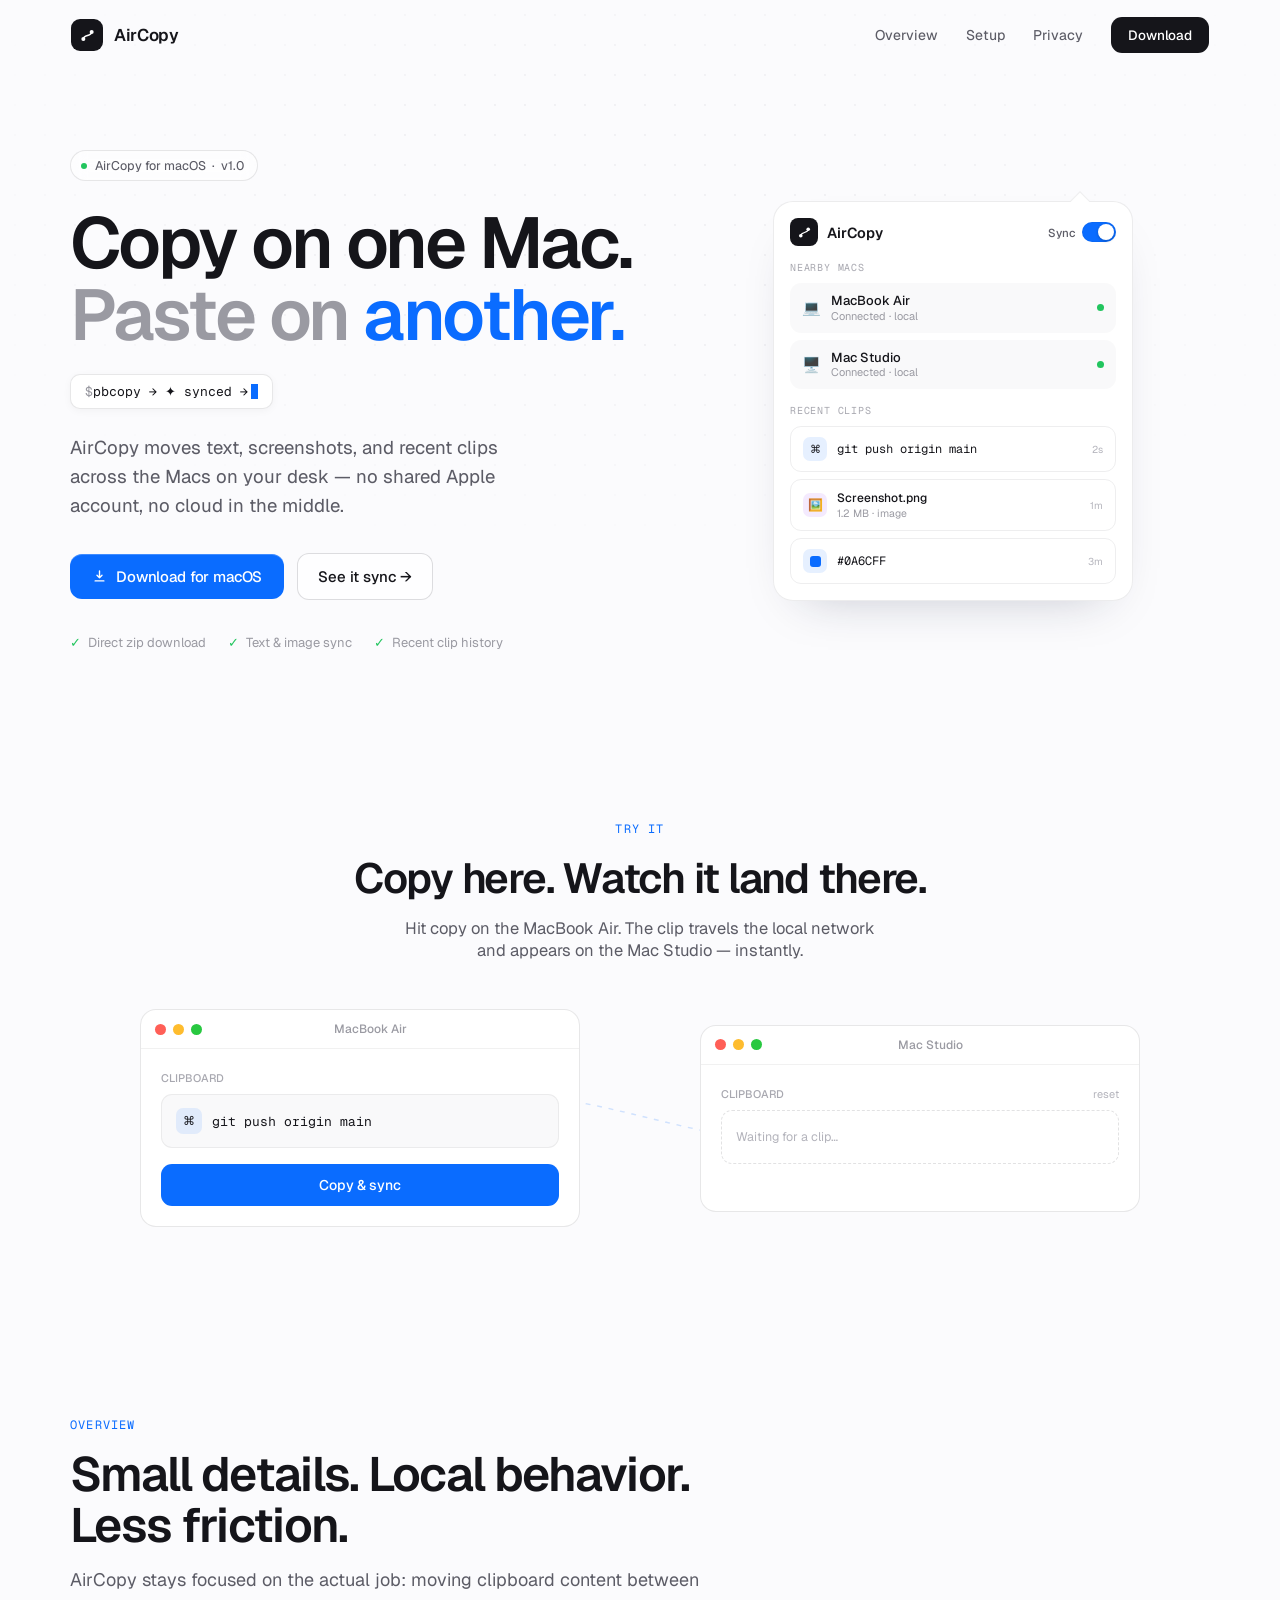
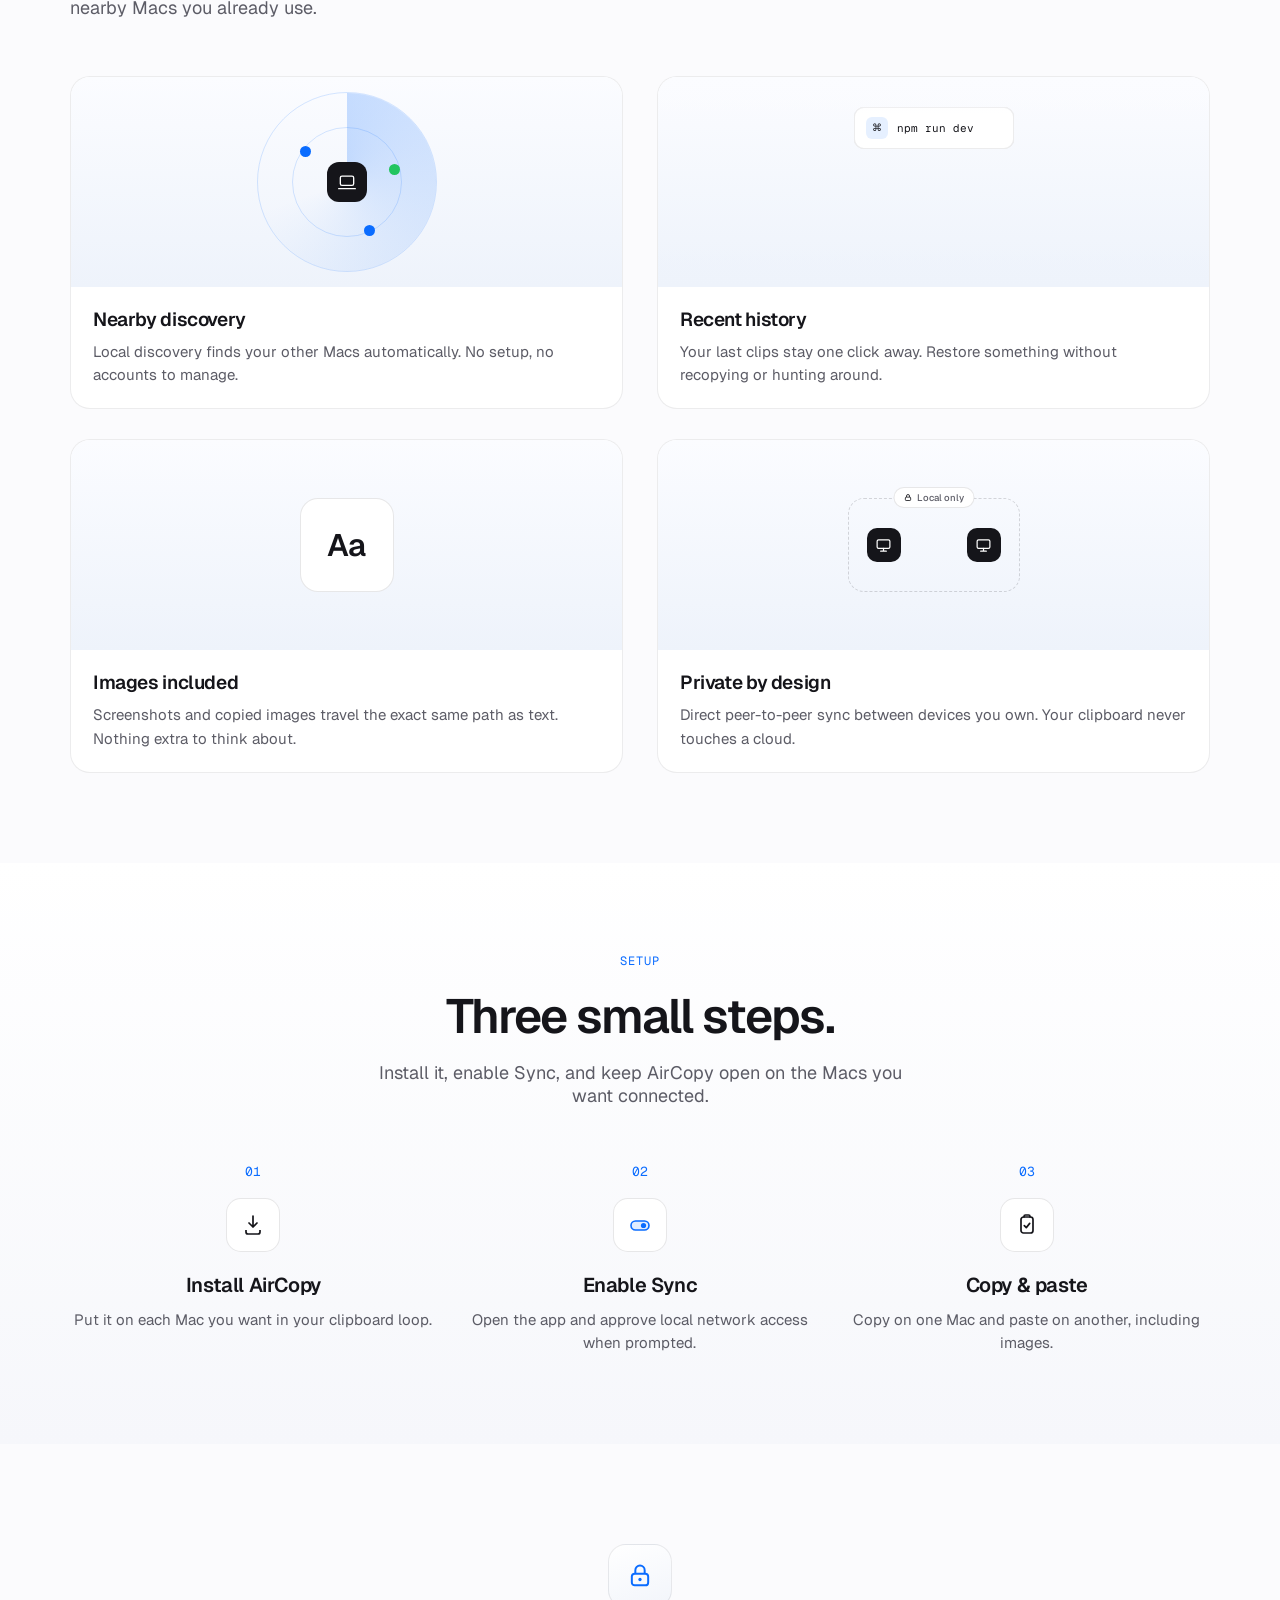
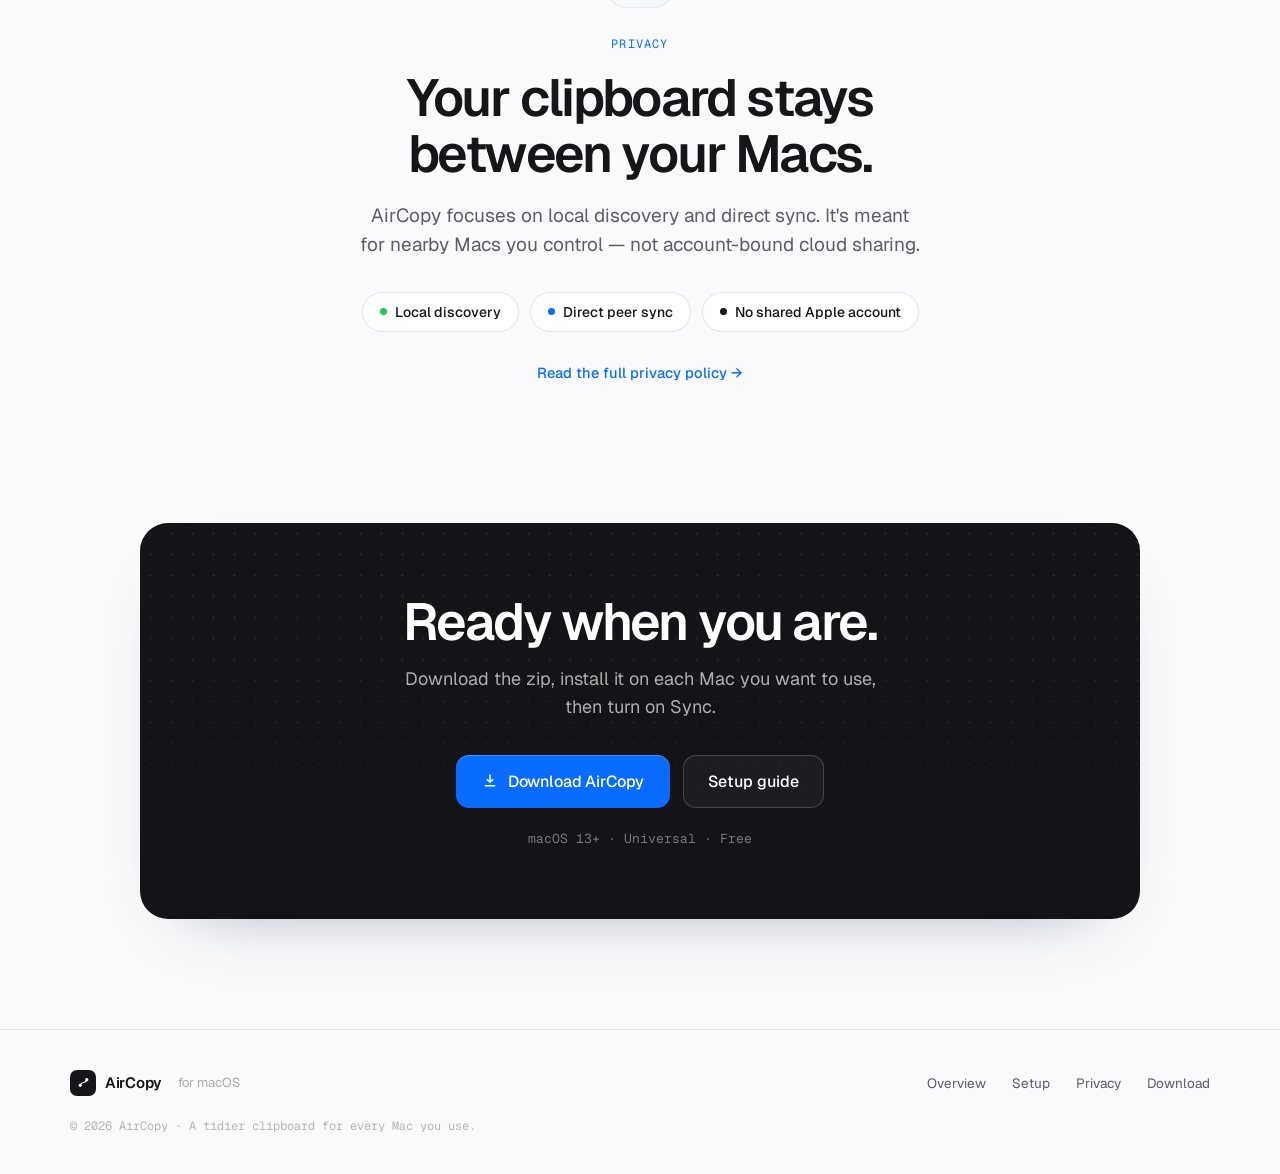
==== commit 516888d1: "Redesign website and app to new Claude design Website: rebuild marketing homepage and add a dedicate" ====
--- a/website/index.html
+++ b/website/index.html
@@ -1,281 +1,408 @@
 <!DOCTYPE html>
 <html lang="en">
-  <head>
-    <meta charset="UTF-8" />
-    <meta name="viewport" content="width=device-width, initial-scale=1.0" />
-    <title>AirCopy for macOS</title>
-    <meta
-      name="description"
-      content="Install AirCopy on the Macs you want to use, enable Sync, and copy on one Mac while pasting on another."
-    />
-    <link rel="icon" type="image/png" href="./assets/aircopy-logo.png" />
-    <link rel="preconnect" href="https://fonts.googleapis.com" />
-    <link rel="preconnect" href="https://fonts.gstatic.com" crossorigin />
-    <link
-      href="https://fonts.googleapis.com/css2?family=Manrope:wght@400;500;600;700;800&amp;display=swap"
-      rel="stylesheet"
-    />
-    <link rel="stylesheet" href="./styles.css" />
-    <script src="./script.js" defer></script>
-  </head>
-  <body>
-    <div class="ambient ambient-left" aria-hidden="true"></div>
-    <div class="ambient ambient-right" aria-hidden="true"></div>
-    <div class="ambient ambient-bottom" aria-hidden="true"></div>
-
-    <header class="topbar load-in">
-      <div class="topbar-inner">
-        <a class="brand" href="#top" aria-label="AirCopy home">
-          <img src="./assets/aircopy-logo.png" alt="" />
-          <span>AirCopy</span>
+<head>
+<meta charset="utf-8">
+<meta name="viewport" content="width=device-width, initial-scale=1.0">
+<title>AirCopy for macOS</title>
+<link rel="icon" href="assets/aircopy-logo.png">
+<link rel="preconnect" href="https://fonts.googleapis.com">
+<link rel="preconnect" href="https://fonts.gstatic.com" crossorigin>
+<link href="https://fonts.googleapis.com/css2?family=Geist:wght@400;500;600;700&family=Geist+Mono:wght@400;500&display=swap" rel="stylesheet">
+<link rel="stylesheet" href="styles.css">
+</head>
+<body>
+
+<div id="toast" style="position:fixed;left:50%;bottom:34px;transform:translate(-50%,12px);z-index:200;display:flex;align-items:center;gap:9px;padding:11px 16px 11px 13px;background:rgba(21,21,26,.92);color:#fff;border-radius:13px;font-size:13.5px;font-weight:500;letter-spacing:-.01em;box-shadow:0 12px 40px rgba(0,0,0,.28);opacity:0;transition:opacity .4s ease,transform .5s cubic-bezier(.16,1,.3,1);pointer-events:none;backdrop-filter:blur(10px)">
+  <span style="display:inline-flex;align-items:center;gap:7px"><span style="width:7px;height:7px;border-radius:50%;background:#0A6CFF;box-shadow:0 0 8px #0A6CFF"></span>Copied to AirCopy</span>
+</div>
+
+<nav id="nav" style="position:fixed;top:0;left:0;right:0;z-index:100;padding:0 28px">
+  <div id="navIsland" style="max-width:1140px;margin:0 auto;padding:16px 0;display:flex;align-items:center;gap:14px;border:1px solid rgba(20,20,30,0);border-radius:20px;transition:max-width .55s cubic-bezier(.16,1,.3,1),margin-top .55s cubic-bezier(.16,1,.3,1),padding .45s ease,background .4s ease,border-color .4s ease,backdrop-filter .4s ease">
+    <a href="#top" style="display:flex;align-items:center;gap:11px;font-weight:600;letter-spacing:-.02em;font-size:17px">
+      <span style="display:inline-flex;width:32px;height:32px;align-items:center;justify-content:center;background:#15151A;border-radius:9px">
+        <svg width="19" height="19" viewBox="0 0 32 32" fill="none"><path d="M9 22C9 14.5 23 17.5 23 10" stroke="#fff" stroke-width="2.4" stroke-linecap="round"/><circle cx="9" cy="22" r="3.4" fill="#fff"/><circle cx="23" cy="10" r="3.4" fill="#fff"/></svg>
+      </span>
+      AirCopy
+    </a>
+    <div style="flex:1"></div>
+    <div style="display:flex;align-items:center;gap:28px">
+      <div style="display:flex;align-items:center;gap:28px;font-size:14px;color:#5c5c66;font-weight:450">
+        <a href="#features" class="navlink">Overview</a>
+        <a href="#how" class="navlink">Setup</a>
+        <a href="#privacy" class="navlink">Privacy</a>
+      </div>
+      <a href="#download" class="nav-download" style="display:inline-flex;align-items:center;gap:7px;padding:9px 17px;background:#15151A;color:#fff;border-radius:11px;font-size:13.5px;font-weight:500;letter-spacing:-.01em">Download</a>
+    </div>
+  </div>
+</nav>
+
+<a id="top"></a>
+
+<!-- ============ HERO ============ -->
+<section style="position:relative;padding:150px 28px 90px;overflow:hidden">
+  <div style="position:absolute;inset:0;background-image:radial-gradient(rgba(20,20,40,.045) 1px,transparent 1px);background-size:30px 30px;background-position:0 0;mask-image:radial-gradient(ellipse 80% 60% at 50% 30%,#000 30%,transparent 75%);-webkit-mask-image:radial-gradient(ellipse 80% 60% at 50% 30%,#000 30%,transparent 75%);animation:driftgrid 8s linear infinite;pointer-events:none"></div>
+
+  <div style="position:relative;max-width:1140px;margin:0 auto;display:grid;grid-template-columns:1.05fr .95fr;gap:56px;align-items:center">
+    <div>
+      <div data-reveal style="opacity:0;transform:translateY(22px);transition:opacity .9s cubic-bezier(.16,1,.3,1),transform .9s cubic-bezier(.16,1,.3,1);display:inline-flex;align-items:center;gap:8px;padding:6px 13px 6px 10px;border:1px solid rgba(20,20,30,.1);border-radius:100px;background:rgba(255,255,255,.6);font-size:12.5px;color:#5c5c66;font-weight:450;margin-bottom:26px;backdrop-filter:blur(8px)">
+        <span style="width:6px;height:6px;border-radius:50%;background:#22c55e;animation:pulsedot 2.4s infinite"></span>AirCopy for macOS &nbsp;·&nbsp; v1.0
+      </div>
+
+      <h1 style="font-size:clamp(40px,5.6vw,72px);line-height:1.0;letter-spacing:-.035em;font-weight:600;margin:0 0 24px">
+        <span style="display:block"><span data-word style="display:inline-block">Copy</span> <span data-word style="display:inline-block">on</span> <span data-word style="display:inline-block">one</span> <span data-word style="display:inline-block">Mac.</span></span>
+        <span style="display:block;color:#9a9aa2"><span data-word style="display:inline-block">Paste</span> <span data-word style="display:inline-block">on</span> <span data-word style="display:inline-block;color:#0A6CFF">another.</span></span>
+      </h1>
+
+      <div data-reveal data-delay="120" style="opacity:0;transform:translateY(22px);transition:opacity .9s cubic-bezier(.16,1,.3,1),transform .9s cubic-bezier(.16,1,.3,1);display:inline-flex;align-items:center;gap:0;margin-bottom:24px;padding:8px 14px;border:1px solid rgba(20,20,30,.1);border-radius:10px;background:#fff;font-family:'Geist Mono',monospace;font-size:13px;color:#15151A;box-shadow:0 2px 8px rgba(20,20,30,.04)">
+        <span style="color:#9a9aa2">$ </span><span id="typed" data-text="pbcopy  →  ✦ synced  →  pbpaste"></span><span style="width:7px;height:15px;background:#0A6CFF;margin-left:3px;display:inline-block;animation:blink 1.1s step-end infinite;vertical-align:-2px"></span>
+      </div>
+
+      <p data-reveal data-delay="200" style="opacity:0;transform:translateY(22px);transition:opacity .9s cubic-bezier(.16,1,.3,1),transform .9s cubic-bezier(.16,1,.3,1);font-size:18.5px;line-height:1.55;color:#5c5c66;max-width:460px;margin:0 0 34px;font-weight:420">
+        AirCopy moves text, screenshots, and recent clips across the Macs on your desk — no shared Apple account, no cloud in the middle.
+      </p>
+
+      <div data-reveal data-delay="280" style="opacity:0;transform:translateY(22px);transition:opacity .9s cubic-bezier(.16,1,.3,1),transform .9s cubic-bezier(.16,1,.3,1);display:flex;align-items:center;gap:13px;flex-wrap:wrap">
+        <a href="#download" class="btn-primary" style="display:inline-flex;align-items:center;gap:9px;padding:13px 22px;background:#0A6CFF;color:#fff;border-radius:12px;font-size:15px;font-weight:500;letter-spacing:-.01em;box-shadow:inset 0 1px 0 rgba(255,255,255,.22)">
+          <svg width="15" height="15" viewBox="0 0 24 24" fill="#fff"><path d="M12 3v11m0 0l-4-4m4 4l4-4M5 19h14"/><path d="M12 3v11m0 0l-4-4m4 4l4-4M5 19h14" stroke="#fff" stroke-width="2.2" stroke-linecap="round" stroke-linejoin="round" fill="none"/></svg>
+          Download for macOS
         </a>
-
-        <nav class="topnav" aria-label="Primary">
-          <a href="#experience">Overview</a>
-          <a href="#how-it-works">Setup</a>
-          <a href="#privacy">Privacy</a>
-        </nav>
-
-        <a class="button button-nav" href="./downloads/AirCopy-macOS.zip" download>
-          Download
+        <a href="#demo" class="btn-ghost" style="display:inline-flex;align-items:center;gap:8px;padding:13px 20px;border:1px solid rgba(20,20,30,.14);border-radius:12px;font-size:15px;font-weight:500;color:#15151A;background:rgba(255,255,255,.7)">See it sync →</a>
+      </div>
+
+      <div data-reveal data-delay="360" style="opacity:0;transform:translateY(22px);transition:opacity .9s cubic-bezier(.16,1,.3,1),transform .9s cubic-bezier(.16,1,.3,1);display:flex;gap:22px;margin-top:34px;font-size:13px;color:#9a9aa2;flex-wrap:wrap">
+        <span style="display:flex;align-items:center;gap:7px"><span style="color:#22c55e">✓</span>Direct zip download</span>
+        <span style="display:flex;align-items:center;gap:7px"><span style="color:#22c55e">✓</span>Text &amp; image sync</span>
+        <span style="display:flex;align-items:center;gap:7px"><span style="color:#22c55e">✓</span>Recent clip history</span>
+      </div>
+    </div>
+
+    <!-- App mock: menu-bar dropdown -->
+    <div style="perspective:1400px;display:flex;justify-content:center">
+      <div data-reveal data-delay="200" style="opacity:0;transform:translateY(30px);transition:opacity 1s cubic-bezier(.16,1,.3,1),transform 1s cubic-bezier(.16,1,.3,1);width:100%;max-width:360px;position:relative">
+        <div style="animation:floaty 6s ease-in-out infinite">
+          <div id="mock" style="position:relative;transition:transform .25s ease-out;transform-style:preserve-3d;will-change:transform">
+            <!-- notch pointer -->
+            <div style="position:absolute;top:-7px;right:46px;width:14px;height:14px;background:#fff;transform:rotate(45deg);border-left:1px solid rgba(20,20,30,.07);border-top:1px solid rgba(20,20,30,.07);z-index:1"></div>
+            <div style="position:relative;background:rgba(255,255,255,.92);backdrop-filter:blur(24px) saturate(180%);border:1px solid rgba(20,20,30,.08);border-radius:20px;box-shadow:0 22px 50px -30px rgba(20,30,60,.28);padding:16px;overflow:hidden">
+              <!-- header -->
+              <div style="display:flex;align-items:center;gap:9px;margin-bottom:15px">
+                <span style="display:inline-flex;width:28px;height:28px;align-items:center;justify-content:center;background:#15151A;border-radius:8px">
+                  <svg width="17" height="17" viewBox="0 0 32 32" fill="none"><path d="M9 22C9 14.5 23 17.5 23 10" stroke="#fff" stroke-width="2.4" stroke-linecap="round"/><circle cx="9" cy="22" r="3.4" fill="#fff"/><circle cx="23" cy="10" r="3.4" fill="#fff"/></svg>
+                </span>
+                <div style="font-weight:600;font-size:14.5px;letter-spacing:-.01em">AirCopy</div>
+                <div style="flex:1"></div>
+                <div style="display:flex;align-items:center;gap:7px;font-size:11.5px;color:#5c5c66;font-weight:500">Sync
+                  <span style="position:relative;width:34px;height:20px;background:#0A6CFF;border-radius:100px;box-shadow:inset 0 0 0 1px rgba(0,0,0,.04)">
+                    <span style="position:absolute;top:2px;right:2px;width:16px;height:16px;background:#fff;border-radius:50%;box-shadow:0 1px 3px rgba(0,0,0,.25)"></span>
+                  </span>
+                </div>
+              </div>
+
+              <div style="font-family:'Geist Mono',monospace;font-size:10px;letter-spacing:.08em;text-transform:uppercase;color:#a8a8b0;margin-bottom:9px">Nearby Macs</div>
+              <div style="display:flex;flex-direction:column;gap:7px;margin-bottom:15px">
+                <div style="display:flex;align-items:center;gap:10px;padding:10px 12px;background:rgba(20,20,40,.025);border-radius:11px">
+                  <span style="font-size:15px">💻</span>
+                  <div style="flex:1"><div style="font-size:13px;font-weight:500;line-height:1.2">MacBook Air</div><div style="font-size:11px;color:#9a9aa2">Connected · local</div></div>
+                  <span style="width:7px;height:7px;border-radius:50%;background:#22c55e;animation:pulsedot 2.4s infinite"></span>
+                </div>
+                <div style="display:flex;align-items:center;gap:10px;padding:10px 12px;background:rgba(20,20,40,.025);border-radius:11px">
+                  <span style="font-size:15px">🖥️</span>
+                  <div style="flex:1"><div style="font-size:13px;font-weight:500;line-height:1.2">Mac Studio</div><div style="font-size:11px;color:#9a9aa2">Connected · local</div></div>
+                  <span style="width:7px;height:7px;border-radius:50%;background:#22c55e;animation:pulsedot 2.4s infinite .6s"></span>
+                </div>
+              </div>
+
+              <div style="font-family:'Geist Mono',monospace;font-size:10px;letter-spacing:.08em;text-transform:uppercase;color:#a8a8b0;margin-bottom:9px">Recent Clips</div>
+              <div style="display:flex;flex-direction:column;gap:7px;perspective:600px">
+                <div data-tilt class="clip-tilt" style="display:flex;align-items:center;gap:10px;padding:10px 12px;border:1px solid rgba(20,20,30,.07);border-radius:11px;cursor:default;transform-style:preserve-3d">
+                  <span style="display:inline-flex;width:24px;height:24px;align-items:center;justify-content:center;background:rgba(10,108,255,.1);border-radius:7px;font-size:11px">⌘</span>
+                  <div style="flex:1;min-width:0"><div style="font-family:'Geist Mono',monospace;font-size:12px;white-space:nowrap;overflow:hidden;text-overflow:ellipsis">git push origin main</div></div>
+                  <span style="font-size:10px;color:#b4b4bc">2s</span>
+                </div>
+                <div data-tilt class="clip-tilt" style="display:flex;align-items:center;gap:10px;padding:10px 12px;border:1px solid rgba(20,20,30,.07);border-radius:11px;cursor:default;transform-style:preserve-3d">
+                  <span style="display:inline-flex;width:24px;height:24px;align-items:center;justify-content:center;background:rgba(168,85,247,.12);border-radius:7px;font-size:12px">🖼️</span>
+                  <div style="flex:1;min-width:0"><div style="font-size:12px;font-weight:500">Screenshot.png</div><div style="font-size:10.5px;color:#9a9aa2">1.2 MB · image</div></div>
+                  <span style="font-size:10px;color:#b4b4bc">1m</span>
+                </div>
+                <div data-tilt class="clip-tilt" style="display:flex;align-items:center;gap:10px;padding:10px 12px;border:1px solid rgba(20,20,30,.07);border-radius:11px;cursor:default;transform-style:preserve-3d">
+                  <span style="display:inline-flex;width:24px;height:24px;align-items:center;justify-content:center;background:rgba(10,108,255,.1);border-radius:7px">
+                    <span style="width:11px;height:11px;border-radius:3px;background:#0A6CFF"></span>
+                  </span>
+                  <div style="flex:1;min-width:0"><div style="font-family:'Geist Mono',monospace;font-size:12px">#0A6CFF</div></div>
+                  <span style="font-size:10px;color:#b4b4bc">3m</span>
+                </div>
+              </div>
+            </div>
+          </div>
+        </div>
+      </div>
+    </div>
+  </div>
+</section>
+
+<!-- ============ LIVE DEMO ============ -->
+<section id="demo" style="padding:80px 28px 100px;position:relative">
+  <div style="max-width:1000px;margin:0 auto">
+    <div data-reveal style="opacity:0;transform:translateY(22px);transition:opacity .9s cubic-bezier(.16,1,.3,1),transform .9s cubic-bezier(.16,1,.3,1);text-align:center;margin-bottom:14px">
+      <div style="font-family:'Geist Mono',monospace;font-size:12px;letter-spacing:.1em;text-transform:uppercase;color:#0A6CFF;margin-bottom:14px">Try it</div>
+      <h2 style="font-size:clamp(28px,3.6vw,42px);letter-spacing:-.03em;font-weight:600;margin:0 0 12px">Copy here. Watch it land there.</h2>
+      <p style="font-size:16.5px;color:#5c5c66;max-width:480px;margin:0 auto">Hit copy on the MacBook Air. The clip travels the local network and appears on the Mac Studio — instantly.</p>
+    </div>
+
+    <div data-reveal data-delay="120" id="demoStage" style="opacity:0;transform:translateY(28px);transition:opacity 1s cubic-bezier(.16,1,.3,1),transform 1s cubic-bezier(.16,1,.3,1);position:relative;margin-top:48px;display:grid;grid-template-columns:1fr 1fr;gap:120px;align-items:center">
+      <svg id="demoSvg" viewBox="0 0 1000 320" preserveAspectRatio="none" style="position:absolute;inset:0;width:100%;height:100%;pointer-events:none;overflow:visible;z-index:0">
+        <defs>
+          <filter id="pktGlow" x="-200%" y="-200%" width="500%" height="500%"><feGaussianBlur stdDeviation="5" result="b"/><feMerge><feMergeNode in="b"/><feMergeNode in="SourceGraphic"/></feMerge></filter>
+        </defs>
+        <path id="demoPath" d="M250,160 C 430,40 590,280 760,160" fill="none" stroke="rgba(10,108,255,.18)" stroke-width="2" stroke-dasharray="5 7"/>
+        <circle id="packet" r="7" fill="#0A6CFF" filter="url(#pktGlow)" opacity="0" transform="translate(250,160)"/>
+      </svg>
+
+      <!-- Left Mac -->
+      <div style="position:relative;z-index:1;background:#fff;border:1px solid rgba(20,20,30,.1);border-radius:16px;overflow:hidden">
+        <div style="display:flex;align-items:center;gap:7px;padding:11px 14px;border-bottom:1px solid rgba(20,20,30,.06)">
+          <span style="width:11px;height:11px;border-radius:50%;background:#ff5f57"></span><span style="width:11px;height:11px;border-radius:50%;background:#febc2e"></span><span style="width:11px;height:11px;border-radius:50%;background:#28c840"></span>
+          <span style="flex:1;text-align:center;font-size:12px;color:#9a9aa2;font-weight:500;margin-right:33px">MacBook Air</span>
+        </div>
+        <div style="padding:22px 20px 20px">
+          <div style="font-size:11px;color:#a8a8b0;margin-bottom:9px;font-weight:500">CLIPBOARD</div>
+          <div style="display:flex;align-items:center;gap:10px;padding:13px 14px;background:rgba(20,20,40,.025);border:1px solid rgba(20,20,30,.06);border-radius:11px;margin-bottom:16px">
+            <span style="display:inline-flex;width:26px;height:26px;align-items:center;justify-content:center;background:rgba(10,108,255,.1);border-radius:7px;font-size:12px">⌘</span>
+            <div style="font-family:'Geist Mono',monospace;font-size:13px">git push origin main</div>
+          </div>
+          <button id="copyBtn" class="copy-btn" style="width:100%;padding:12px;background:#0A6CFF;color:#fff;border:none;border-radius:11px;font-family:'Geist',sans-serif;font-size:14px;font-weight:500;cursor:pointer">Copy &amp; sync</button>
+        </div>
+      </div>
+
+      <!-- Right Mac -->
+      <div style="position:relative;z-index:1;background:#fff;border:1px solid rgba(20,20,30,.1);border-radius:16px;overflow:hidden">
+        <div style="display:flex;align-items:center;gap:7px;padding:11px 14px;border-bottom:1px solid rgba(20,20,30,.06)">
+          <span style="width:11px;height:11px;border-radius:50%;background:#ff5f57"></span><span style="width:11px;height:11px;border-radius:50%;background:#febc2e"></span><span style="width:11px;height:11px;border-radius:50%;background:#28c840"></span>
+          <span style="flex:1;text-align:center;font-size:12px;color:#9a9aa2;font-weight:500;margin-right:33px">Mac Studio</span>
+        </div>
+        <div style="padding:22px 20px 20px">
+          <div style="display:flex;align-items:center;justify-content:space-between;margin-bottom:9px">
+            <div style="font-size:11px;color:#a8a8b0;font-weight:500">CLIPBOARD</div>
+            <button id="resetBtn" class="reset-btn" style="background:none;border:none;font-size:11px;color:#b4b4bc;cursor:pointer;font-family:'Geist',sans-serif;padding:0">reset</button>
+          </div>
+          <div id="dropZone" style="min-height:54px;display:flex;align-items:center;gap:10px;padding:13px 14px;border:1.5px dashed rgba(20,20,30,.12);border-radius:11px;transition:border-color .4s ease">
+            <div id="dropEmpty" style="font-size:12.5px;color:#b4b4bc">Waiting for a clip…</div>
+            <div id="dropChip" style="display:flex;align-items:center;gap:10px;opacity:0;transform:scale(.9);transition:opacity .35s ease,transform .45s cubic-bezier(.34,1.56,.64,1);position:absolute">
+              <span style="display:inline-flex;width:26px;height:26px;align-items:center;justify-content:center;background:rgba(10,108,255,.1);border-radius:7px;font-size:12px">⌘</span>
+              <div style="font-family:'Geist Mono',monospace;font-size:13px">git push origin main</div>
+            </div>
+          </div>
+          <div id="dropMeta" style="font-size:11.5px;color:#9a9aa2;margin-top:12px;opacity:0;transition:opacity .4s ease;display:flex;align-items:center;gap:6px"><span style="color:#22c55e">✓</span>Pasted from MacBook Air</div>
+        </div>
+      </div>
+    </div>
+  </div>
+</section>
+
+<!-- ============ FEATURES ============ -->
+<section id="features" style="padding:90px 28px;position:relative">
+  <div style="max-width:1140px;margin:0 auto">
+    <div data-reveal style="opacity:0;transform:translateY(22px);transition:opacity .9s cubic-bezier(.16,1,.3,1),transform .9s cubic-bezier(.16,1,.3,1);max-width:640px;margin-bottom:54px">
+      <div style="font-family:'Geist Mono',monospace;font-size:12px;letter-spacing:.1em;text-transform:uppercase;color:#0A6CFF;margin-bottom:16px">Overview</div>
+      <h2 style="font-size:clamp(30px,4vw,48px);letter-spacing:-.035em;font-weight:600;line-height:1.05;margin:0 0 16px">Small details. Local behavior. Less friction.</h2>
+      <p style="font-size:18px;color:#5c5c66;line-height:1.55;margin:0">AirCopy stays focused on the actual job: moving clipboard content between nearby Macs you already use.</p>
+    </div>
+
+    <div style="display:grid;grid-template-columns:repeat(2,1fr);gap:30px 34px">
+
+      <!-- Nearby discovery -->
+      <div data-reveal data-feat style="opacity:0;transform:translateY(24px);transition:opacity .9s cubic-bezier(.16,1,.3,1),transform .9s cubic-bezier(.16,1,.3,1)">
+        <div data-card style="border:1px solid rgba(20,20,30,.08);border-radius:20px;overflow:hidden;background:#fff;transition:transform .35s cubic-bezier(.16,1,.3,1),border-color .35s ease">
+          <div style="position:relative;height:210px;background:linear-gradient(180deg,#fbfcff,#eef3fb);display:flex;align-items:center;justify-content:center;overflow:hidden">
+            <div style="position:relative;width:180px;height:180px;border-radius:50%;border:1px solid rgba(10,108,255,.16)">
+              <div style="position:absolute;inset:34px;border-radius:50%;border:1px solid rgba(10,108,255,.16)"></div>
+              <div style="position:absolute;inset:0;border-radius:50%;background:conic-gradient(from 0deg, rgba(10,108,255,.22), rgba(10,108,255,0) 70%);animation:spinslow 3.4s linear infinite"></div>
+              <span style="position:absolute;left:50%;top:50%;transform:translate(-50%,-50%);display:inline-flex;align-items:center;justify-content:center;width:40px;height:40px;background:#15151A;border-radius:12px;z-index:2"><svg width="20" height="20" viewBox="0 0 24 24" fill="none" stroke="#fff" stroke-width="1.6" stroke-linecap="round" stroke-linejoin="round"><rect x="4" y="5" width="16" height="11" rx="2"/><path d="M2 20h20"/></svg></span>
+              <span style="position:absolute;left:24%;top:30%;width:11px;height:11px;border-radius:50%;background:#0A6CFF;animation:blip 3.4s ease-in-out infinite .3s"></span>
+              <span style="position:absolute;left:74%;top:40%;width:11px;height:11px;border-radius:50%;background:#22c55e;animation:blip 3.4s ease-in-out infinite 1.4s"></span>
+              <span style="position:absolute;left:60%;top:74%;width:11px;height:11px;border-radius:50%;background:#0A6CFF;animation:blip 3.4s ease-in-out infinite 2.3s"></span>
+            </div>
+          </div>
+          <div style="padding:20px 22px 22px">
+            <h3 style="font-size:19px;font-weight:600;letter-spacing:-.02em;margin:0 0 8px">Nearby discovery</h3>
+            <p style="font-size:15px;color:#5c5c66;line-height:1.55;margin:0">Local discovery finds your other Macs automatically. No setup, no accounts to manage.</p>
+          </div>
+        </div>
+      </div>
+
+      <!-- Recent history -->
+      <div data-reveal data-feat data-delay="80" style="opacity:0;transform:translateY(24px);transition:opacity .9s cubic-bezier(.16,1,.3,1),transform .9s cubic-bezier(.16,1,.3,1)">
+        <div data-card style="border:1px solid rgba(20,20,30,.08);border-radius:20px;overflow:hidden;background:#fff;transition:transform .35s cubic-bezier(.16,1,.3,1),border-color .35s ease">
+        <div style="position:relative;height:210px;background:linear-gradient(180deg,#fbfcff,#eef3fb);overflow:hidden;display:flex;align-items:center;justify-content:center">
+          <div style="position:absolute;top:0;left:0;right:0;height:38px;background:linear-gradient(#fbfcff,rgba(251,252,255,0));z-index:3;pointer-events:none"></div>
+          <div style="position:absolute;bottom:0;left:0;right:0;height:38px;background:linear-gradient(rgba(238,243,251,0),#eef3fb);z-index:3;pointer-events:none"></div>
+          <div style="position:absolute;left:50%;margin-left:-80px;top:30px;width:160px;display:flex;align-items:center;gap:9px;padding:9px 11px;background:#fff;border:1px solid rgba(20,20,30,.08);border-radius:10px;animation:flowdown 5.2s linear infinite">
+            <span style="display:inline-flex;width:22px;height:22px;align-items:center;justify-content:center;background:rgba(10,108,255,.1);border-radius:6px;font-size:10px">⌘</span>
+            <div style="font-family:'Geist Mono',monospace;font-size:11px;white-space:nowrap;overflow:hidden;text-overflow:ellipsis;flex:1">git push origin main</div>
+          </div>
+          <div style="position:absolute;left:50%;margin-left:-80px;top:30px;width:160px;display:flex;align-items:center;gap:9px;padding:9px 11px;background:#fff;border:1px solid rgba(20,20,30,.08);border-radius:10px;animation:flowdown 5.2s linear infinite;animation-delay:1.3s">
+            <span style="display:inline-flex;width:22px;height:22px;align-items:center;justify-content:center;background:rgba(168,85,247,.12);border-radius:6px;font-size:11px">🖼️</span>
+            <div style="font-size:11px;font-weight:500;flex:1">Screenshot.png</div>
+          </div>
+          <div style="position:absolute;left:50%;margin-left:-80px;top:30px;width:160px;display:flex;align-items:center;gap:9px;padding:9px 11px;background:#fff;border:1px solid rgba(20,20,30,.08);border-radius:10px;animation:flowdown 5.2s linear infinite;animation-delay:2.6s">
+            <span style="display:inline-flex;width:22px;height:22px;align-items:center;justify-content:center;background:rgba(10,108,255,.1);border-radius:6px"><span style="width:9px;height:9px;border-radius:2px;background:#0A6CFF"></span></span>
+            <div style="font-family:'Geist Mono',monospace;font-size:11px;flex:1">#0A6CFF</div>
+          </div>
+          <div style="position:absolute;left:50%;margin-left:-80px;top:30px;width:160px;display:flex;align-items:center;gap:9px;padding:9px 11px;background:#fff;border:1px solid rgba(20,20,30,.08);border-radius:10px;animation:flowdown 5.2s linear infinite;animation-delay:3.9s">
+            <span style="display:inline-flex;width:22px;height:22px;align-items:center;justify-content:center;background:rgba(10,108,255,.1);border-radius:6px;font-size:10px">⌘</span>
+            <div style="font-family:'Geist Mono',monospace;font-size:11px;white-space:nowrap;overflow:hidden;text-overflow:ellipsis;flex:1">npm run dev</div>
+          </div>
+        </div>
+          <div style="padding:20px 22px 22px">
+            <h3 style="font-size:19px;font-weight:600;letter-spacing:-.02em;margin:0 0 8px">Recent history</h3>
+            <p style="font-size:15px;color:#5c5c66;line-height:1.55;margin:0">Your last clips stay one click away. Restore something without recopying or hunting around.</p>
+          </div>
+        </div>
+      </div>
+
+      <!-- Images included -->
+      <div data-reveal data-feat style="opacity:0;transform:translateY(24px);transition:opacity .9s cubic-bezier(.16,1,.3,1),transform .9s cubic-bezier(.16,1,.3,1)">
+        <div data-card style="border:1px solid rgba(20,20,30,.08);border-radius:20px;overflow:hidden;background:#fff;transition:transform .35s cubic-bezier(.16,1,.3,1),border-color .35s ease">
+          <div style="position:relative;height:210px;background:linear-gradient(180deg,#fbfcff,#eef3fb);display:flex;align-items:center;justify-content:center;overflow:hidden">
+            <div style="perspective:700px">
+              <div style="position:relative;width:94px;height:94px;transform-style:preserve-3d;animation:flipcard 5s ease-in-out infinite">
+                <div style="position:absolute;inset:0;backface-visibility:hidden;-webkit-backface-visibility:hidden;display:flex;align-items:center;justify-content:center;background:#fff;border:1px solid rgba(20,20,30,.1);border-radius:18px;font-size:31px;font-weight:600;color:#15151A;letter-spacing:-.02em">Aa</div>
+                <div style="position:absolute;inset:0;backface-visibility:hidden;-webkit-backface-visibility:hidden;transform:rotateY(180deg);display:flex;align-items:center;justify-content:center;background:linear-gradient(135deg,#e9f1ff,#d8e6ff);border:1px solid rgba(10,108,255,.22);border-radius:18px">
+                  <svg width="38" height="38" viewBox="0 0 24 24" fill="none" stroke="#0A6CFF" stroke-width="1.5"><rect x="3" y="5" width="18" height="14" rx="2.5"/><circle cx="8.5" cy="10" r="1.7"/><path d="M21 15.5l-4.5-4.5L9 18.5" stroke-linecap="round" stroke-linejoin="round"/></svg>
+                </div>
+              </div>
+            </div>
+          </div>
+          <div style="padding:20px 22px 22px">
+            <h3 style="font-size:19px;font-weight:600;letter-spacing:-.02em;margin:0 0 8px">Images included</h3>
+            <p style="font-size:15px;color:#5c5c66;line-height:1.55;margin:0">Screenshots and copied images travel the exact same path as text. Nothing extra to think about.</p>
+          </div>
+        </div>
+      </div>
+
+      <!-- Private by design -->
+      <div data-reveal data-feat data-delay="80" style="opacity:0;transform:translateY(24px);transition:opacity .9s cubic-bezier(.16,1,.3,1),transform .9s cubic-bezier(.16,1,.3,1)">
+        <div data-card style="border:1px solid rgba(20,20,30,.08);border-radius:20px;overflow:hidden;background:#fff;transition:transform .35s cubic-bezier(.16,1,.3,1),border-color .35s ease">
+          <div style="position:relative;height:210px;background:linear-gradient(180deg,#fbfcff,#eef3fb);display:flex;align-items:center;justify-content:center;overflow:hidden">
+            <div style="position:relative;width:172px;height:94px;border:1.5px dashed rgba(20,20,30,.16);border-radius:16px;display:flex;align-items:center;justify-content:space-between;padding:0 18px">
+              <span style="position:relative;z-index:1;width:34px;height:34px;border-radius:10px;background:#15151A;display:flex;align-items:center;justify-content:center"><svg width="17" height="17" viewBox="0 0 24 24" fill="none" stroke="#fff" stroke-width="1.7" stroke-linecap="round" stroke-linejoin="round"><rect x="3" y="4" width="18" height="12" rx="2"/><path d="M8 20h8M12 16v4"/></svg></span>
+              <span style="position:relative;z-index:1;width:34px;height:34px;border-radius:10px;background:#15151A;display:flex;align-items:center;justify-content:center"><svg width="17" height="17" viewBox="0 0 24 24" fill="none" stroke="#fff" stroke-width="1.7" stroke-linecap="round" stroke-linejoin="round"><rect x="3" y="4" width="18" height="12" rx="2"/><path d="M8 20h8M12 16v4"/></svg></span>
+              <span style="position:absolute;top:50%;margin-top:-5px;left:16%;width:10px;height:10px;border-radius:50%;background:#0A6CFF;animation:shuttle 2.6s ease-in-out infinite"></span>
+              <span style="position:absolute;top:-12px;left:50%;transform:translateX(-50%);display:inline-flex;align-items:center;gap:5px;background:#fff;border:1px solid rgba(20,20,30,.1);border-radius:100px;padding:3px 9px;font-size:9.5px;font-weight:500;color:#5c5c66">
+                <svg width="9" height="9" viewBox="0 0 24 24" fill="none" stroke="#15151A" stroke-width="2.2"><rect x="5" y="11" width="14" height="9" rx="2"/><path d="M8 11V8a4 4 0 0 1 8 0v3"/></svg>Local only
+              </span>
+            </div>
+          </div>
+          <div style="padding:20px 22px 22px">
+            <h3 style="font-size:19px;font-weight:600;letter-spacing:-.02em;margin:0 0 8px">Private by design</h3>
+            <p style="font-size:15px;color:#5c5c66;line-height:1.55;margin:0">Direct peer-to-peer sync between devices you own. Your clipboard never touches a cloud.</p>
+          </div>
+        </div>
+      </div>
+
+    </div>
+  </div>
+</section>
+
+<!-- ============ HOW IT WORKS ============ -->
+<section id="how" style="padding:90px 28px;position:relative;background:linear-gradient(180deg,#fff,#f6f7fb)">
+  <div style="max-width:1140px;margin:0 auto">
+    <div data-reveal style="opacity:0;transform:translateY(22px);transition:opacity .9s cubic-bezier(.16,1,.3,1),transform .9s cubic-bezier(.16,1,.3,1);text-align:center;max-width:560px;margin:0 auto 56px">
+      <div style="font-family:'Geist Mono',monospace;font-size:12px;letter-spacing:.1em;text-transform:uppercase;color:#0A6CFF;margin-bottom:16px">Setup</div>
+      <h2 style="font-size:clamp(30px,4vw,48px);letter-spacing:-.035em;font-weight:600;margin:0 0 14px">Three small steps.</h2>
+      <p style="font-size:18px;color:#5c5c66;margin:0">Install it, enable Sync, and keep AirCopy open on the Macs you want connected.</p>
+    </div>
+
+    <div style="display:grid;grid-template-columns:repeat(3,1fr);gap:20px;position:relative">
+      <div data-reveal style="opacity:0;transform:translateY(24px);transition:opacity .9s cubic-bezier(.16,1,.3,1),transform .9s cubic-bezier(.16,1,.3,1);position:relative;text-align:center">
+        <div style="font-family:'Geist Mono',monospace;font-size:13px;color:#0A6CFF;margin-bottom:18px">01</div>
+        <div class="step-tile" style="width:54px;height:54px;display:flex;align-items:center;justify-content:center;background:#fff;border:1px solid rgba(20,20,30,.1);border-radius:15px;margin:0 auto 20px">
+          <svg width="24" height="24" viewBox="0 0 24 24" fill="none" stroke="#15151A" stroke-width="1.7"><path d="M12 3v11m0 0l-4-4m4 4l4-4" stroke-linecap="round" stroke-linejoin="round"/><path d="M5 17v2a2 2 0 0 0 2 2h10a2 2 0 0 0 2-2v-2"/></svg>
+        </div>
+        <h3 style="font-size:20px;font-weight:600;letter-spacing:-.02em;margin:0 0 10px">Install AirCopy</h3>
+        <p style="font-size:15px;color:#5c5c66;line-height:1.55;margin:0">Put it on each Mac you want in your clipboard loop.</p>
+      </div>
+      <div data-reveal data-delay="120" style="opacity:0;transform:translateY(24px);transition:opacity .9s cubic-bezier(.16,1,.3,1),transform .9s cubic-bezier(.16,1,.3,1);position:relative;text-align:center">
+        <div style="font-family:'Geist Mono',monospace;font-size:13px;color:#0A6CFF;margin-bottom:18px">02</div>
+        <div class="step-tile" style="width:54px;height:54px;display:flex;align-items:center;justify-content:center;background:#fff;border:1px solid rgba(20,20,30,.1);border-radius:15px;margin:0 auto 20px">
+          <svg width="24" height="24" viewBox="0 0 24 24" fill="none"><rect x="3" y="8" width="18" height="9" rx="4.5" fill="rgba(10,108,255,.12)" stroke="#0A6CFF" stroke-width="1.6"/><circle cx="15.5" cy="12.5" r="2.6" fill="#0A6CFF"/></svg>
+        </div>
+        <h3 style="font-size:20px;font-weight:600;letter-spacing:-.02em;margin:0 0 10px">Enable Sync</h3>
+        <p style="font-size:15px;color:#5c5c66;line-height:1.55;margin:0">Open the app and approve local network access when prompted.</p>
+      </div>
+      <div data-reveal data-delay="240" style="opacity:0;transform:translateY(24px);transition:opacity .9s cubic-bezier(.16,1,.3,1),transform .9s cubic-bezier(.16,1,.3,1);position:relative;text-align:center">
+        <div style="font-family:'Geist Mono',monospace;font-size:13px;color:#0A6CFF;margin-bottom:18px">03</div>
+        <div class="step-tile" style="width:54px;height:54px;display:flex;align-items:center;justify-content:center;background:#fff;border:1px solid rgba(20,20,30,.1);border-radius:15px;margin:0 auto 20px">
+          <svg width="24" height="24" viewBox="0 0 24 24" fill="none" stroke="#15151A" stroke-width="1.7"><rect x="6" y="4" width="12" height="16" rx="2.5"/><path d="M9 4V3.4A1.4 1.4 0 0 1 10.4 2h3.2A1.4 1.4 0 0 1 15 3.4V4" stroke-linecap="round" stroke-linejoin="round"/><path d="M9.3 12.6l2 2 3.4-4.2" stroke-linecap="round" stroke-linejoin="round"/></svg>
+        </div>
+        <h3 style="font-size:20px;font-weight:600;letter-spacing:-.02em;margin:0 0 10px">Copy &amp; paste</h3>
+        <p style="font-size:15px;color:#5c5c66;line-height:1.55;margin:0">Copy on one Mac and paste on another, including images.</p>
+      </div>
+    </div>
+  </div>
+</section>
+
+<!-- ============ PRIVACY ============ -->
+<section id="privacy" style="padding:100px 28px;position:relative;overflow:hidden">
+  <div style="max-width:920px;margin:0 auto;text-align:center;position:relative">
+    <div data-reveal style="opacity:0;transform:translateY(22px);transition:opacity .9s cubic-bezier(.16,1,.3,1),transform .9s cubic-bezier(.16,1,.3,1)">
+      <div class="shield-tile" style="display:inline-flex;align-items:center;justify-content:center;width:64px;height:64px;background:linear-gradient(160deg,#fff,#f2f5fb);border:1px solid rgba(20,20,30,.08);border-radius:18px;margin-bottom:28px">
+        <svg width="28" height="28" viewBox="0 0 24 24" fill="none" stroke="#0A6CFF" stroke-width="1.7"><rect x="5" y="10" width="14" height="10" rx="2.5"/><path d="M8 10V7a4 4 0 0 1 8 0v3" /><circle cx="12" cy="15" r="1.4" fill="#0A6CFF" stroke="none"/></svg>
+      </div>
+      <div style="font-family:'Geist Mono',monospace;font-size:12px;letter-spacing:.1em;text-transform:uppercase;color:#0A6CFF;margin-bottom:18px">Privacy</div>
+      <h2 style="font-size:clamp(30px,4.4vw,52px);letter-spacing:-.035em;font-weight:600;line-height:1.06;margin:0 0 20px;text-wrap:balance">Your clipboard stays<br>between your Macs.</h2>
+      <p style="font-size:19px;color:#5c5c66;line-height:1.55;max-width:560px;margin:0 auto 32px">AirCopy focuses on local discovery and direct sync. It's meant for nearby Macs you control — not account-bound cloud sharing.</p>
+      <div style="display:flex;gap:11px;justify-content:center;flex-wrap:wrap">
+        <span style="display:inline-flex;align-items:center;gap:8px;padding:10px 17px;border:1px solid rgba(20,20,30,.1);border-radius:100px;font-size:14px;font-weight:500;background:#fff"><span style="width:7px;height:7px;border-radius:50%;background:#22c55e"></span>Local discovery</span>
+        <span style="display:inline-flex;align-items:center;gap:8px;padding:10px 17px;border:1px solid rgba(20,20,30,.1);border-radius:100px;font-size:14px;font-weight:500;background:#fff"><span style="width:7px;height:7px;border-radius:50%;background:#0A6CFF"></span>Direct peer sync</span>
+        <span style="display:inline-flex;align-items:center;gap:8px;padding:10px 17px;border:1px solid rgba(20,20,30,.1);border-radius:100px;font-size:14px;font-weight:500;background:#fff"><span style="width:7px;height:7px;border-radius:50%;background:#15151A"></span>No shared Apple account</span>
+      </div>
+      <div style="margin-top:30px">
+        <a href="privacy.html" class="privacy-readlink" style="font-size:14.5px">Read the full privacy policy →</a>
+      </div>
+    </div>
+  </div>
+</section>
+
+<!-- ============ DOWNLOAD ============ -->
+<section id="download" style="padding:40px 28px 110px">
+  <div data-reveal style="opacity:0;transform:translateY(26px);transition:opacity 1s cubic-bezier(.16,1,.3,1),transform 1s cubic-bezier(.16,1,.3,1);max-width:1000px;margin:0 auto;position:relative;border-radius:28px;overflow:hidden;background:#141418;box-shadow:0 30px 70px -48px rgba(20,30,60,.45)">
+    <div style="position:absolute;inset:0;background-image:radial-gradient(rgba(255,255,255,.07) 1px,transparent 1.4px);background-size:21px 21px;mask-image:linear-gradient(180deg,#000 0%,#000 28%,transparent 92%);-webkit-mask-image:linear-gradient(180deg,#000 0%,#000 28%,transparent 92%);pointer-events:none"></div>
+    <div style="position:relative;padding:72px 56px;text-align:center;color:#fff">
+      <h2 style="font-size:clamp(32px,4.4vw,52px);letter-spacing:-.035em;font-weight:600;margin:0 0 16px;line-height:1.05">Ready when you are.</h2>
+      <p style="font-size:18px;color:rgba(255,255,255,.66);max-width:480px;margin:0 auto 34px;line-height:1.55">Download the zip, install it on each Mac you want to use, then turn on Sync.</p>
+      <div style="display:flex;gap:13px;justify-content:center;flex-wrap:wrap;margin-bottom:22px">
+        <a href="downloads/AirCopy-macOS.zip" class="dl-primary" style="display:inline-flex;align-items:center;gap:10px;padding:15px 26px;background:#0A6CFF;color:#fff;border-radius:13px;font-size:16px;font-weight:500;letter-spacing:-.01em;box-shadow:inset 0 1px 0 rgba(255,255,255,.22)">
+          <svg width="16" height="16" viewBox="0 0 24 24" fill="none" stroke="#fff" stroke-width="2.2" stroke-linecap="round" stroke-linejoin="round"><path d="M12 3v11m0 0l-4-4m4 4l4-4M5 19h14"/></svg>
+          Download AirCopy
         </a>
-      </div>
-    </header>
-
-    <div class="page-shell">
-      <main id="top">
-        <section class="hero">
-          <div class="hero-copy load-in">
-            <p class="eyebrow">AirCopy for macOS</p>
-            <h1>A tidier clipboard for every Mac you use.</h1>
-            <p class="hero-text">
-              Install AirCopy on each Mac, enable Sync, and move text,
-              screenshots, and recent clips across your desk without relying on
-              the same Apple account.
-            </p>
-
-            <div class="hero-actions">
-              <a class="button button-primary" href="./downloads/AirCopy-macOS.zip" download>
-                Download for macOS
-              </a>
-              <a class="button button-secondary" href="#how-it-works">
-                See setup
-              </a>
-            </div>
-
-            <div class="hero-notes" aria-label="Highlights">
-              <span>Direct zip download</span>
-              <span>Text and image sync</span>
-              <span>Recent clip history</span>
-            </div>
-          </div>
-
-          <div class="hero-board load-in" aria-hidden="true">
-            <div class="board-shell">
-              <div class="logo-disc">
-                <img src="./assets/aircopy-logo.png" alt="" />
-                <span>Sync On</span>
-              </div>
-
-              <article class="board-card board-card-top-left">
-                <div class="board-icon">
-                  <svg viewBox="0 0 24 24" aria-hidden="true">
-                    <path d="M4.75 8h5.5v5.5h-5.5z" />
-                    <path d="M13.75 10.5h5.5V16h-5.5z" />
-                    <path d="m9.5 15.25 1.75 1.75L15 13.25" />
-                  </svg>
-                </div>
-                <p>Nearby Macs</p>
-                <strong>MacBook Air</strong>
-                <strong>Mac Studio</strong>
-              </article>
-
-              <article class="board-card board-card-top-right">
-                <div class="board-icon">
-                  <svg viewBox="0 0 24 24" aria-hidden="true">
-                    <path d="M7.25 6.75h9.5A2.5 2.5 0 0 1 19.25 9.25v5.5a2.5 2.5 0 0 1-2.5 2.5h-9.5a2.5 2.5 0 0 1-2.5-2.5v-5.5a2.5 2.5 0 0 1 2.5-2.5Z" />
-                    <path d="M8.75 11.25h6.5" />
-                    <path d="M8.75 14.25h4.5" />
-                  </svg>
-                </div>
-                <p>Recent Clips</p>
-                <strong>Three items ready</strong>
-                <span>Restore any clip instantly</span>
-              </article>
-
-              <article class="board-card board-card-bottom-left">
-                <div class="board-icon">
-                  <svg viewBox="0 0 24 24" aria-hidden="true">
-                    <path d="M6 12a6 6 0 0 1 10.25-4.25" />
-                    <path d="M18 12a6 6 0 0 1-10.25 4.25" />
-                    <path d="m14.75 5.75 1.75 2.5 3-1" />
-                    <path d="m9.25 18.25-1.75-2.5-3 1" />
-                  </svg>
-                </div>
-                <p>One switch</p>
-                <strong>Enable Sync</strong>
-                <span>Leave it on and keep moving</span>
-              </article>
-
-              <article class="board-card board-card-bottom-right">
-                <div class="board-icon">
-                  <svg viewBox="0 0 24 24" aria-hidden="true">
-                    <path d="M5.75 6.75h12.5v10.5H5.75z" />
-                    <path d="m8.75 14.25 2.5-2.5 2.5 2.5 2-2 1.5 1.5" />
-                    <path d="M9.25 10a1 1 0 1 0 0-2 1 1 0 0 0 0 2Z" />
-                  </svg>
-                </div>
-                <p>Clipboard</p>
-                <strong>Text and images</strong>
-                <span>Ready to paste on the next Mac</span>
-              </article>
-            </div>
-
-            <div class="board-ribbon">
-              <span>No shared Apple account</span>
-              <span>Local peer sync</span>
-              <span>Menu bar access</span>
-            </div>
-          </div>
-        </section>
-
-        <section class="summary-strip reveal">
-          <article>
-            <strong>Install on each Mac</strong>
-            <span>Open AirCopy on the machines you want to use.</span>
-          </article>
-          <article>
-            <strong>Turn on Sync</strong>
-            <span>Approve local network access when macOS asks.</span>
-          </article>
-          <article>
-            <strong>Copy anywhere</strong>
-            <span>Paste text, screenshots, and recent clips on another Mac.</span>
-          </article>
-        </section>
-
-        <section class="section" id="experience">
-          <div class="section-heading reveal">
-            <p class="eyebrow">Overview</p>
-            <h2>Small details, local behavior, less friction.</h2>
-            <p>
-              AirCopy stays focused on the actual job: moving clipboard content
-              between nearby Macs you already use.
-            </p>
-          </div>
-
-          <div class="feature-grid">
-            <article class="feature-card reveal" style="--delay: 0.02s">
-              <div class="feature-icon">
-                <svg viewBox="0 0 24 24" aria-hidden="true">
-                  <path d="M4.75 7.5h6.5v5.5h-6.5z" />
-                  <path d="M12.75 11h6.5v5.5h-6.5z" />
-                  <path d="m9.5 15.25 1.75 1.75L15 13.25" />
-                </svg>
-              </div>
-              <h3>Nearby discovery</h3>
-              <p>Install it on your Macs and let local discovery handle the rest.</p>
-            </article>
-
-            <article class="feature-card reveal" style="--delay: 0.08s">
-              <div class="feature-icon">
-                <svg viewBox="0 0 24 24" aria-hidden="true">
-                  <path d="M7.25 6.75h9.5A2.5 2.5 0 0 1 19.25 9.25v5.5a2.5 2.5 0 0 1-2.5 2.5h-9.5a2.5 2.5 0 0 1-2.5-2.5v-5.5a2.5 2.5 0 0 1 2.5-2.5Z" />
-                  <path d="M8.75 11.25h6.5" />
-                  <path d="M8.75 14.25h4.5" />
-                </svg>
-              </div>
-              <h3>Recent history</h3>
-              <p>Restore the last few clips without recopying or hunting around.</p>
-            </article>
-
-            <article class="feature-card reveal" style="--delay: 0.14s">
-              <div class="feature-icon">
-                <svg viewBox="0 0 24 24" aria-hidden="true">
-                  <path d="M5.75 6.75h12.5v10.5H5.75z" />
-                  <path d="m8.75 14.25 2.5-2.5 2.5 2.5 2-2 1.5 1.5" />
-                  <path d="M9.25 10a1 1 0 1 0 0-2 1 1 0 0 0 0 2Z" />
-                </svg>
-              </div>
-              <h3>Images included</h3>
-              <p>Screenshots and copied images move with the same flow as text.</p>
-            </article>
-
-            <article class="feature-card reveal" style="--delay: 0.2s">
-              <div class="feature-icon">
-                <svg viewBox="0 0 24 24" aria-hidden="true">
-                  <path d="M12 4.75 6.75 7.5v4.5c0 3.25 2.2 6.25 5.25 7.25 3.05-1 5.25-4 5.25-7.25V7.5L12 4.75Z" />
-                  <path d="m9.75 12 1.5 1.5 3-3.25" />
-                </svg>
-              </div>
-              <h3>Private by design</h3>
-              <p>Built for local devices you control instead of a cloud clipboard.</p>
-            </article>
-          </div>
-        </section>
-
-        <section class="section" id="how-it-works">
-          <div class="section-heading reveal">
-            <p class="eyebrow">Setup</p>
-            <h2>Three small steps.</h2>
-            <p>Install it, enable Sync, and keep AirCopy open on the Macs you want connected.</p>
-          </div>
-
-          <div class="setup-grid">
-            <article class="setup-card reveal" style="--delay: 0.02s">
-              <span>01</span>
-              <h3>Install AirCopy</h3>
-              <p>Put it on each Mac you want in your clipboard loop.</p>
-            </article>
-
-            <article class="setup-card reveal" style="--delay: 0.08s">
-              <span>02</span>
-              <h3>Enable Sync</h3>
-              <p>Open the app and approve local network access when prompted.</p>
-            </article>
-
-            <article class="setup-card reveal" style="--delay: 0.14s">
-              <span>03</span>
-              <h3>Copy and paste</h3>
-              <p>Copy on one Mac and paste on another, including images.</p>
-            </article>
-          </div>
-        </section>
-
-        <section class="section panel-grid" id="privacy">
-          <article class="panel panel-soft reveal">
-            <p class="eyebrow">Privacy</p>
-            <h2>Your clipboard stays between your Macs.</h2>
-            <p>
-              AirCopy focuses on local discovery and direct sync. It is meant
-              for nearby Macs you control, not account-bound cloud sharing.
-            </p>
-            <div class="panel-tags">
-              <span>Local discovery</span>
-              <span>Direct peer sync</span>
-            </div>
-          </article>
-
-          <article class="panel panel-strong reveal" style="--delay: 0.06s">
-            <p class="eyebrow">Download</p>
-            <h2>Ready to use AirCopy?</h2>
-            <p>Download the zip, install it on each Mac you want to use, then turn on Sync.</p>
-            <div class="panel-actions">
-              <a class="button button-primary" href="./downloads/AirCopy-macOS.zip" download>
-                Download AirCopy
-              </a>
-              <a class="button button-secondary" href="#how-it-works">
-                Setup guide
-              </a>
-            </div>
-          </article>
-        </section>
-      </main>
-
-      <footer class="footer">
-        <p>AirCopy for macOS</p>
-        <a href="./downloads/AirCopy-macOS.zip" download>Direct download</a>
-      </footer>
-    </div>
-  </body>
+        <a href="#how" class="dl-ghost" style="display:inline-flex;align-items:center;gap:8px;padding:15px 24px;border:1px solid rgba(255,255,255,.18);border-radius:13px;font-size:16px;font-weight:500;color:#fff;background:rgba(255,255,255,.04)">Setup guide</a>
+      </div>
+      <div style="font-size:13px;color:rgba(255,255,255,.42);font-family:'Geist Mono',monospace">macOS 13+ · Universal · Free</div>
+    </div>
+  </div>
+</section>
+
+<!-- ============ FOOTER ============ -->
+<footer style="border-top:1px solid rgba(20,20,30,.08);padding:40px 28px">
+  <div style="max-width:1140px;margin:0 auto;display:flex;align-items:center;gap:16px;flex-wrap:wrap">
+    <a href="#top" style="display:flex;align-items:center;gap:9px;font-weight:600;letter-spacing:-.02em;font-size:15px">
+      <span style="display:inline-flex;width:26px;height:26px;align-items:center;justify-content:center;background:#15151A;border-radius:7px">
+        <svg width="15" height="15" viewBox="0 0 32 32" fill="none"><path d="M9 22C9 14.5 23 17.5 23 10" stroke="#fff" stroke-width="2.4" stroke-linecap="round"/><circle cx="9" cy="22" r="3.4" fill="#fff"/><circle cx="23" cy="10" r="3.4" fill="#fff"/></svg>
+      </span>AirCopy
+    </a>
+    <span style="font-size:13px;color:#a8a8b0">for macOS</span>
+    <div style="flex:1"></div>
+    <div style="display:flex;gap:26px;font-size:13.5px;color:#5c5c66">
+      <a href="#features" class="navlink">Overview</a>
+      <a href="#how" class="navlink">Setup</a>
+      <a href="privacy.html" class="navlink">Privacy</a>
+      <a href="downloads/AirCopy-macOS.zip" class="navlink">Download</a>
+    </div>
+  </div>
+  <div style="max-width:1140px;margin:22px auto 0;font-size:12px;color:#b4b4bc;font-family:'Geist Mono',monospace" title="psst — try pressing ⌘C anywhere">© 2026 AirCopy · A tidier clipboard for every Mac you use.</div>
+</footer>
+
+<script src="script.js"></script>
+</body>
 </html>
--- a/website/styles.css
+++ b/website/styles.css
@@ -1,720 +1,60 @@
-:root {
-  --bg: #fcf8ff;
-  --bg-soft: #f7f0ff;
-  --surface: rgba(255, 255, 255, 0.76);
-  --surface-strong: rgba(255, 255, 255, 0.92);
-  --line: rgba(74, 30, 115, 0.12);
-  --line-strong: rgba(74, 30, 115, 0.2);
-  --text: #241235;
-  --muted: #6d5b82;
-  --purple: #7b3cff;
-  --purple-deep: #5120b7;
-  --magenta: #ff4fa6;
-  --pink-soft: #ffe4f4;
-  --lavender: #efe4ff;
-  --lavender-strong: #e7d6ff;
-  --shadow-lg: 0 28px 70px rgba(102, 45, 157, 0.14);
-  --shadow-md: 0 16px 36px rgba(93, 40, 152, 0.12);
-  --radius-xl: 32px;
-  --radius-lg: 24px;
-  --radius-md: 18px;
-  --ease: cubic-bezier(0.22, 1, 0.36, 1);
-}
+*{box-sizing:border-box}
+html{scroll-behavior:smooth}
+body{margin:0;background:#FBFBFD;color:#15151A;font-family:'Geist',-apple-system,BlinkMacSystemFont,sans-serif;-webkit-font-smoothing:antialiased;text-rendering:optimizeLegibility;overflow-x:hidden}
+::selection{background:rgba(10,108,255,.16);color:#0a0a0f}
+a{color:inherit;text-decoration:none}
 
-* {
-  box-sizing: border-box;
-}
+/* ---- keyframes (marketing) ---- */
+@keyframes floaty{0%,100%{transform:translateY(0)}50%{transform:translateY(-9px)}}
+@keyframes pulsedot{0%,100%{box-shadow:0 0 0 0 rgba(34,197,94,.45)}70%{box-shadow:0 0 0 5px rgba(34,197,94,0)}}
+@keyframes blink{0%,48%{opacity:1}50%,100%{opacity:0}}
+@keyframes spinslow{to{transform:rotate(360deg)}}
+@keyframes driftgrid{to{background-position:60px 60px}}
+@keyframes radar{0%{transform:translate(-50%,-50%) scale(.32);opacity:.6}80%{opacity:0}100%{transform:translate(-50%,-50%) scale(2.1);opacity:0}}
+@keyframes flowdown{0%{transform:translateY(-14px);opacity:0}11%{opacity:1}38%{opacity:1}56%{opacity:0}100%{transform:translateY(72px);opacity:0}}
+@keyframes flipcard{0%,40%{transform:rotateY(0deg)}50%,90%{transform:rotateY(180deg)}100%{transform:rotateY(360deg)}}
+@keyframes shuttle{0%{left:16%}50%{left:84%}100%{left:16%}}
+@keyframes breathe{0%,100%{transform:scale(1);opacity:.85}50%{transform:scale(1.12);opacity:1}}
+@keyframes blip{0%,100%{opacity:0;transform:scale(.4)}12%{opacity:1;transform:scale(1)}45%{opacity:1}70%{opacity:0;transform:scale(1)}}
 
-html {
-  scroll-behavior: smooth;
-}
+/* ---- keyframes (privacy) ---- */
+@keyframes flowx{to{stroke-dashoffset:-24}}
+@keyframes reveal{to{opacity:1;transform:none}}
 
-body {
-  margin: 0;
-  min-height: 100vh;
-  font-family: "Manrope", "Helvetica Neue", sans-serif;
-  color: var(--text);
-  background:
-    radial-gradient(circle at top left, rgba(255, 110, 181, 0.16), transparent 24%),
-    radial-gradient(circle at top right, rgba(143, 87, 255, 0.18), transparent 28%),
-    linear-gradient(180deg, #fffaff 0%, #fbf6ff 55%, #f7f0ff 100%);
-  overflow-x: hidden;
-}
+/* ---- hover / active interaction states (real CSS) ---- */
+.navlink{transition:color .2s}
+.navlink:hover{color:#15151A}
 
-body::before {
-  content: "";
-  position: fixed;
-  inset: 0;
-  pointer-events: none;
-  background:
-    linear-gradient(rgba(255, 255, 255, 0.18), rgba(255, 255, 255, 0.18)),
-    url("data:image/svg+xml,%3Csvg xmlns='http://www.w3.org/2000/svg' width='220' height='220' viewBox='0 0 220 220'%3E%3Cg fill='none' stroke='rgba(105,62,150,0.05)' stroke-width='1'%3E%3Cpath d='M0 110h220M110 0v220'/%3E%3C/g%3E%3C/svg%3E");
-  opacity: 0.28;
-}
+.nav-download{transition:transform .2s ease,background .2s ease}
+.nav-download:hover{transform:translateY(-1px);background:#000}
 
-a {
-  color: inherit;
-}
+.btn-primary{transition:transform .2s ease,filter .2s ease}
+.btn-primary:hover{transform:translateY(-2px);filter:brightness(1.07)}
 
-svg {
-  display: block;
-}
+.btn-ghost{transition:transform .2s ease,border-color .2s ease}
+.btn-ghost:hover{transform:translateY(-2px);border-color:rgba(20,20,30,.28)}
 
-.ambient {
-  position: fixed;
-  z-index: -1;
-  width: 32rem;
-  height: 32rem;
-  border-radius: 50%;
-  filter: blur(90px);
-  pointer-events: none;
-}
+.clip-tilt{transition:transform .25s ease,box-shadow .25s ease}
+.clip-tilt:hover{box-shadow:0 8px 20px rgba(20,30,60,.1)}
 
-.ambient-left {
-  top: -8rem;
-  left: -10rem;
-  background: rgba(255, 95, 176, 0.24);
-}
+.copy-btn{transition:transform .15s ease,filter .2s ease}
+.copy-btn:hover{filter:brightness(1.06)}
+.copy-btn:active{transform:scale(.98)}
 
-.ambient-right {
-  top: 7rem;
-  right: -9rem;
-  background: rgba(130, 91, 255, 0.28);
-}
+.reset-btn{transition:color .2s}
+.reset-btn:hover{color:#5c5c66}
 
-.ambient-bottom {
-  bottom: -12rem;
-  left: 20%;
-  background: rgba(225, 160, 255, 0.2);
-}
+.step-tile{transition:transform .5s cubic-bezier(.16,1,.3,1)}
+.step-tile:hover{transform:rotate(-10deg) scale(1.07)}
 
-.page-shell {
-  width: min(1120px, calc(100% - 32px));
-  margin: 0 auto;
-  padding: 6.5rem 0 2.6rem;
-}
+.shield-tile{transition:transform .55s cubic-bezier(.16,1,.3,1)}
+.shield-tile:hover{transform:rotate(-8deg) scale(1.05)}
 
-.topbar {
-  position: sticky;
-  top: 18px;
-  z-index: 20;
-  width: min(1120px, calc(100% - 32px));
-  margin: 18px auto 0;
-  transition: transform 280ms var(--ease), box-shadow 280ms ease;
-}
+.dl-primary{transition:transform .2s ease,filter .2s ease}
+.dl-primary:hover{transform:translateY(-2px);filter:brightness(1.08)}
 
-.topbar-inner {
-  display: flex;
-  align-items: center;
-  justify-content: space-between;
-  gap: 1rem;
-  padding: 0.8rem 1rem;
-  border: 1px solid rgba(255, 255, 255, 0.88);
-  border-radius: 999px;
-  background: rgba(255, 255, 255, 0.78);
-  backdrop-filter: blur(18px);
-  box-shadow: 0 16px 38px rgba(104, 48, 158, 0.08);
-}
+.dl-ghost{transition:background .2s ease,border-color .2s ease}
+.dl-ghost:hover{background:rgba(255,255,255,.1);border-color:rgba(255,255,255,.32)}
 
-.topbar.is-scrolled .topbar-inner {
-  box-shadow: 0 18px 42px rgba(104, 48, 158, 0.13);
-}
-
-.brand {
-  display: inline-flex;
-  align-items: center;
-  gap: 0.72rem;
-  text-decoration: none;
-  font-size: 0.96rem;
-  font-weight: 800;
-  letter-spacing: -0.02em;
-}
-
-.brand img {
-  width: 2.15rem;
-  height: 2.15rem;
-  object-fit: contain;
-}
-
-.topnav {
-  display: inline-flex;
-  align-items: center;
-  gap: 1.2rem;
-}
-
-.topnav a {
-  color: var(--muted);
-  text-decoration: none;
-  font-size: 0.86rem;
-  font-weight: 700;
-  transition: color 180ms ease;
-}
-
-.topnav a:hover,
-.topnav a:focus-visible {
-  color: var(--text);
-}
-
-.button {
-  display: inline-flex;
-  align-items: center;
-  justify-content: center;
-  min-height: 2.9rem;
-  padding: 0 1.1rem;
-  border: 1px solid transparent;
-  border-radius: 999px;
-  text-decoration: none;
-  font-size: 0.9rem;
-  font-weight: 800;
-  letter-spacing: -0.01em;
-  transition: transform 220ms var(--ease), box-shadow 220ms ease, border-color 220ms ease, background-color 220ms ease;
-}
-
-.button:hover,
-.button:focus-visible {
-  transform: translateY(-2px);
-}
-
-.button-primary {
-  color: #fff;
-  background: linear-gradient(135deg, var(--magenta) 0%, var(--purple) 100%);
-  box-shadow: 0 14px 32px rgba(144, 61, 201, 0.26);
-}
-
-.button-secondary,
-.button-nav {
-  color: var(--text);
-  background: rgba(255, 255, 255, 0.84);
-  border-color: var(--line);
-}
-
-.hero {
-  display: grid;
-  grid-template-columns: 0.95fr 1.05fr;
-  gap: 2rem;
-  align-items: center;
-}
-
-.eyebrow {
-  margin: 0 0 0.85rem;
-  color: #8957d8;
-  font-size: 0.72rem;
-  font-weight: 800;
-  letter-spacing: 0.16em;
-  text-transform: uppercase;
-}
-
-.hero-copy h1,
-.section-heading h2,
-.panel h2 {
-  margin: 0;
-  letter-spacing: -0.045em;
-}
-
-.hero-copy h1 {
-  max-width: 9.8ch;
-  font-size: clamp(2.9rem, 5vw, 4.65rem);
-  line-height: 0.94;
-}
-
-.hero-text,
-.section-heading p:last-child,
-.feature-card p,
-.setup-card p,
-.panel p:last-of-type,
-.board-card span,
-.summary-strip span,
-.footer {
-  color: var(--muted);
-}
-
-.hero-text {
-  max-width: 31rem;
-  margin: 1.05rem 0 0;
-  font-size: 0.98rem;
-  line-height: 1.72;
-}
-
-.hero-actions {
-  display: flex;
-  flex-wrap: wrap;
-  gap: 0.78rem;
-  margin: 1.55rem 0 1rem;
-}
-
-.hero-notes,
-.board-ribbon,
-.panel-tags {
-  display: flex;
-  flex-wrap: wrap;
-  gap: 0.7rem;
-}
-
-.hero-notes span,
-.board-ribbon span,
-.panel-tags span {
-  display: inline-flex;
-  align-items: center;
-  min-height: 2.15rem;
-  padding: 0 0.82rem;
-  border: 1px solid var(--line);
-  border-radius: 999px;
-  background: rgba(255, 255, 255, 0.74);
-  font-size: 0.8rem;
-  font-weight: 700;
-}
-
-.hero-board {
-  display: grid;
-  gap: 1rem;
-}
-
-.board-shell {
-  position: relative;
-  min-height: 31rem;
-  border: 1px solid rgba(255, 255, 255, 0.92);
-  border-radius: var(--radius-xl);
-  background:
-    radial-gradient(circle at center, rgba(255, 91, 175, 0.1), transparent 20rem),
-    linear-gradient(180deg, rgba(255, 255, 255, 0.9), rgba(248, 240, 255, 0.88));
-  box-shadow: var(--shadow-lg);
-  overflow: hidden;
-}
-
-.board-shell::before {
-  content: "";
-  position: absolute;
-  inset: 2.4rem;
-  border: 1px dashed rgba(130, 76, 188, 0.18);
-  border-radius: 50%;
-}
-
-.board-shell::after {
-  content: "";
-  position: absolute;
-  inset: 5.6rem;
-  border: 1px dashed rgba(130, 76, 188, 0.12);
-  border-radius: 50%;
-}
-
-.logo-disc {
-  position: absolute;
-  top: 50%;
-  left: 50%;
-  width: 11.5rem;
-  height: 11.5rem;
-  display: flex;
-  flex-direction: column;
-  align-items: center;
-  justify-content: center;
-  gap: 0.72rem;
-  border: 1px solid rgba(255, 255, 255, 0.92);
-  border-radius: 50%;
-  background:
-    radial-gradient(circle at top, rgba(255, 255, 255, 0.96), rgba(247, 232, 255, 0.98)),
-    linear-gradient(135deg, rgba(255, 79, 166, 0.1), rgba(123, 60, 255, 0.08));
-  box-shadow: 0 24px 54px rgba(124, 52, 182, 0.2);
-  transform: translate(-50%, -50%);
-}
-
-.logo-disc img {
-  width: 4rem;
-  height: 4rem;
-  object-fit: contain;
-}
-
-.logo-disc span {
-  display: inline-flex;
-  align-items: center;
-  min-height: 2rem;
-  padding: 0 0.72rem;
-  border-radius: 999px;
-  background: linear-gradient(135deg, rgba(255, 79, 166, 0.12), rgba(123, 60, 255, 0.14));
-  color: var(--purple-deep);
-  font-size: 0.78rem;
-  font-weight: 800;
-}
-
-.board-card {
-  position: absolute;
-  width: 13rem;
-  padding: 1rem;
-  border: 1px solid rgba(255, 255, 255, 0.94);
-  border-radius: 1.4rem;
-  background: rgba(255, 255, 255, 0.86);
-  box-shadow: var(--shadow-md);
-}
-
-.board-card-top-left {
-  top: 1.4rem;
-  left: 1.4rem;
-}
-
-.board-card-top-right {
-  top: 2rem;
-  right: 1.4rem;
-}
-
-.board-card-bottom-left {
-  bottom: 2rem;
-  left: 2rem;
-}
-
-.board-card-bottom-right {
-  right: 1.6rem;
-  bottom: 1.35rem;
-}
-
-.board-icon,
-.feature-icon {
-  width: 2.7rem;
-  height: 2.7rem;
-  display: inline-flex;
-  align-items: center;
-  justify-content: center;
-  margin-bottom: 0.8rem;
-  border-radius: 0.95rem;
-  background: linear-gradient(135deg, rgba(255, 79, 166, 0.14), rgba(123, 60, 255, 0.12));
-}
-
-.board-icon svg,
-.feature-icon svg {
-  width: 1.15rem;
-  height: 1.15rem;
-  stroke: var(--purple-deep);
-  stroke-width: 1.8;
-  fill: none;
-  stroke-linecap: round;
-  stroke-linejoin: round;
-}
-
-.board-card p {
-  margin: 0 0 0.35rem;
-  color: #8b70a9;
-  font-size: 0.72rem;
-  font-weight: 800;
-  letter-spacing: 0.14em;
-  text-transform: uppercase;
-}
-
-.board-card strong {
-  display: block;
-  font-size: 0.92rem;
-  line-height: 1.45;
-}
-
-.board-card strong + strong {
-  margin-top: 0.32rem;
-}
-
-.board-card span {
-  display: block;
-  margin-top: 0.38rem;
-  font-size: 0.82rem;
-  line-height: 1.55;
-}
-
-.summary-strip,
-.feature-card,
-.setup-card,
-.panel {
-  border: 1px solid rgba(255, 255, 255, 0.92);
-  background: rgba(255, 255, 255, 0.8);
-  box-shadow: var(--shadow-md);
-}
-
-.summary-strip {
-  display: grid;
-  grid-template-columns: repeat(3, minmax(0, 1fr));
-  gap: 0.9rem;
-  margin-top: 1.6rem;
-  padding: 0.95rem;
-  border-radius: var(--radius-xl);
-}
-
-.summary-strip article {
-  padding: 1rem 1.05rem;
-  border-radius: var(--radius-md);
-  background: linear-gradient(180deg, rgba(255, 255, 255, 0.9), rgba(248, 241, 255, 0.8));
-  border: 1px solid var(--line);
-}
-
-.summary-strip strong {
-  display: block;
-  margin-bottom: 0.35rem;
-  font-size: 0.92rem;
-}
-
-.summary-strip span {
-  font-size: 0.84rem;
-  line-height: 1.55;
-}
-
-.section {
-  margin-top: 4.8rem;
-}
-
-.section-heading {
-  max-width: 34rem;
-  margin-bottom: 1.6rem;
-}
-
-.section-heading h2,
-.panel h2 {
-  font-size: clamp(1.8rem, 3vw, 2.7rem);
-  line-height: 1.02;
-}
-
-.section-heading p:last-child {
-  margin: 0.85rem 0 0;
-  font-size: 0.94rem;
-  line-height: 1.7;
-}
-
-.feature-grid,
-.setup-grid,
-.panel-grid {
-  display: grid;
-  gap: 1rem;
-}
-
-.feature-grid {
-  grid-template-columns: repeat(4, minmax(0, 1fr));
-}
-
-.feature-card,
-.setup-card,
-.panel {
-  padding: 1.2rem;
-  border-radius: var(--radius-lg);
-}
-
-.feature-card h3,
-.setup-card h3 {
-  margin: 0 0 0.45rem;
-  font-size: 0.98rem;
-  letter-spacing: -0.02em;
-}
-
-.feature-card p,
-.setup-card p {
-  margin: 0;
-  font-size: 0.86rem;
-  line-height: 1.62;
-}
-
-.setup-grid {
-  grid-template-columns: repeat(3, minmax(0, 1fr));
-}
-
-.setup-card {
-  background: linear-gradient(180deg, rgba(255, 255, 255, 0.9), rgba(245, 235, 255, 0.86));
-}
-
-.setup-card span {
-  display: inline-flex;
-  align-items: center;
-  justify-content: center;
-  width: 2.45rem;
-  height: 2.45rem;
-  margin-bottom: 0.8rem;
-  border-radius: 50%;
-  background: linear-gradient(135deg, rgba(255, 79, 166, 0.14), rgba(123, 60, 255, 0.16));
-  color: var(--purple-deep);
-  font-size: 0.84rem;
-  font-weight: 800;
-}
-
-.panel-grid {
-  grid-template-columns: repeat(2, minmax(0, 1fr));
-}
-
-.panel {
-  min-height: 18rem;
-}
-
-.panel p:last-of-type {
-  margin: 0.9rem 0 0;
-  font-size: 0.92rem;
-  line-height: 1.72;
-}
-
-.panel-soft {
-  background: linear-gradient(180deg, rgba(255, 255, 255, 0.9), rgba(247, 238, 255, 0.85));
-}
-
-.panel-strong {
-  background:
-    radial-gradient(circle at top right, rgba(255, 105, 182, 0.12), transparent 40%),
-    linear-gradient(180deg, rgba(255, 255, 255, 0.96), rgba(244, 232, 255, 0.92));
-}
-
-.panel-actions {
-  display: flex;
-  flex-wrap: wrap;
-  gap: 0.78rem;
-  margin-top: 1.25rem;
-}
-
-.footer {
-  display: flex;
-  align-items: center;
-  justify-content: space-between;
-  gap: 1rem;
-  padding: 1.75rem 0 0;
-  font-size: 0.84rem;
-}
-
-.footer p {
-  margin: 0;
-}
-
-.footer a {
-  text-decoration: none;
-  font-weight: 800;
-}
-
-.load-in,
-.reveal {
-  opacity: 0;
-  transform: translateY(26px);
-  will-change: transform, opacity;
-}
-
-body.is-loaded .load-in {
-  opacity: 1;
-  transform: translateY(0);
-  transition:
-    opacity 760ms var(--ease),
-    transform 900ms var(--ease);
-  transition-delay: var(--load-delay, 0ms);
-}
-
-.topbar.load-in {
-  --load-delay: 0ms;
-}
-
-.hero-copy.load-in {
-  --load-delay: 90ms;
-}
-
-.hero-board.load-in {
-  --load-delay: 170ms;
-}
-
-.reveal.is-visible {
-  opacity: 1;
-  transform: translateY(0);
-  transition:
-    opacity 620ms var(--ease),
-    transform 760ms var(--ease);
-  transition-delay: var(--delay, 0s);
-}
-
-@media (max-width: 1080px) {
-  .hero,
-  .panel-grid {
-    grid-template-columns: 1fr;
-  }
-
-  .feature-grid {
-    grid-template-columns: repeat(2, minmax(0, 1fr));
-  }
-
-  .hero-copy h1 {
-    max-width: none;
-  }
-}
-
-@media (max-width: 860px) {
-  .page-shell {
-    padding-top: 6rem;
-  }
-
-  .topnav {
-    display: none;
-  }
-
-  .summary-strip,
-  .feature-grid,
-  .setup-grid {
-    grid-template-columns: 1fr;
-  }
-
-  .board-shell {
-    min-height: auto;
-    padding: 9.25rem 1rem 1rem;
-  }
-
-  .board-shell::before,
-  .board-shell::after {
-    inset: auto;
-    display: none;
-  }
-
-  .logo-disc {
-    top: 1rem;
-    left: 1rem;
-    width: calc(100% - 2rem);
-    height: auto;
-    padding: 1.15rem 1rem;
-    border-radius: 1.5rem;
-    transform: none;
-  }
-
-  .board-card {
-    position: static;
-    width: 100%;
-    margin-top: 0.9rem;
-  }
-}
-
-@media (max-width: 640px) {
-  .page-shell,
-  .topbar {
-    width: min(100% - 20px, 1120px);
-  }
-
-  .topbar-inner,
-  .hero-actions,
-  .panel-actions,
-  .footer {
-    flex-direction: column;
-    align-items: stretch;
-  }
-
-  .hero-copy h1 {
-    font-size: clamp(2.4rem, 15vw, 3.5rem);
-  }
-
-  .section {
-    margin-top: 3.8rem;
-  }
-
-  .summary-strip,
-  .feature-card,
-  .setup-card,
-  .panel {
-    padding-left: 1rem;
-    padding-right: 1rem;
-  }
-}
-
-@media (prefers-reduced-motion: reduce) {
-  html {
-    scroll-behavior: auto;
-  }
-
-  *,
-  *::before,
-  *::after {
-    animation: none !important;
-    transition: none !important;
-  }
-
-  .load-in,
-  .reveal {
-    opacity: 1 !important;
-    transform: none !important;
-  }
-}
+.privacy-readlink{transition:color .2s;color:#0A6CFF;font-weight:500}
+.privacy-readlink:hover{color:#0a4fbf}
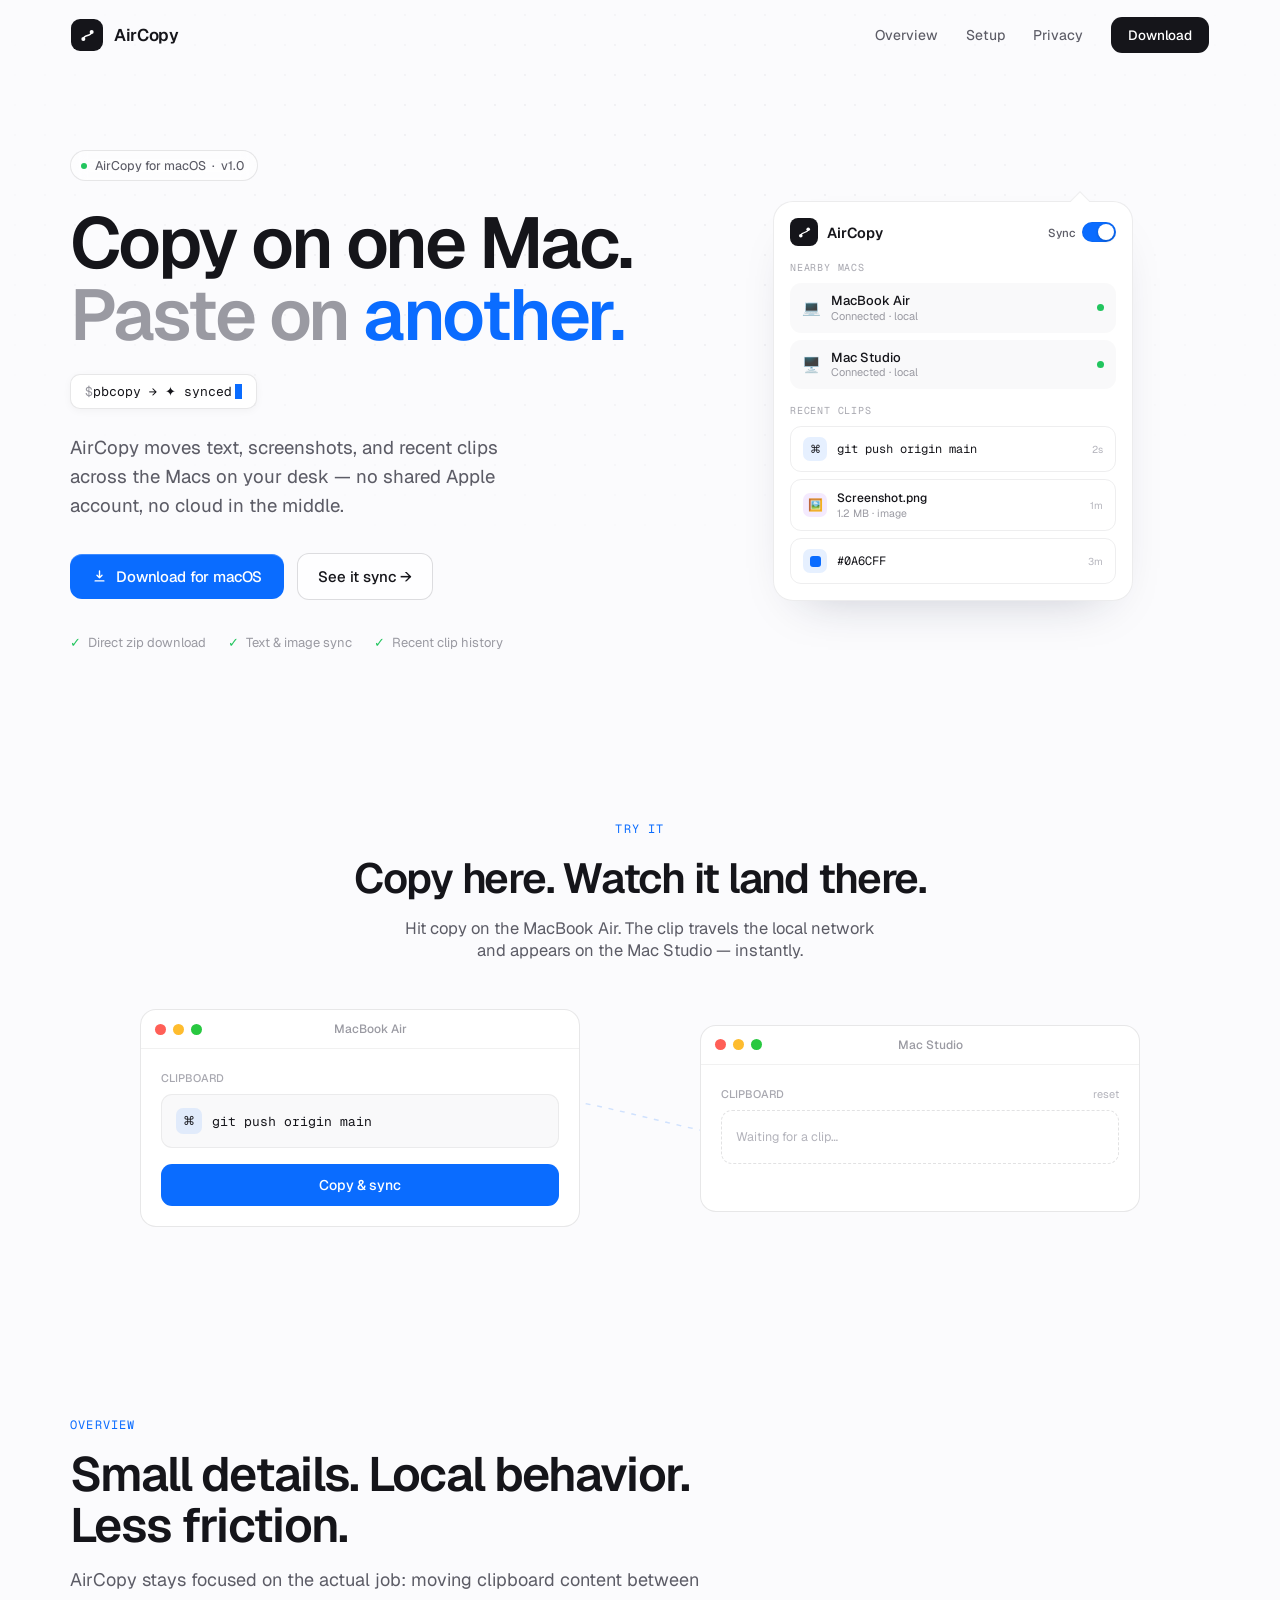
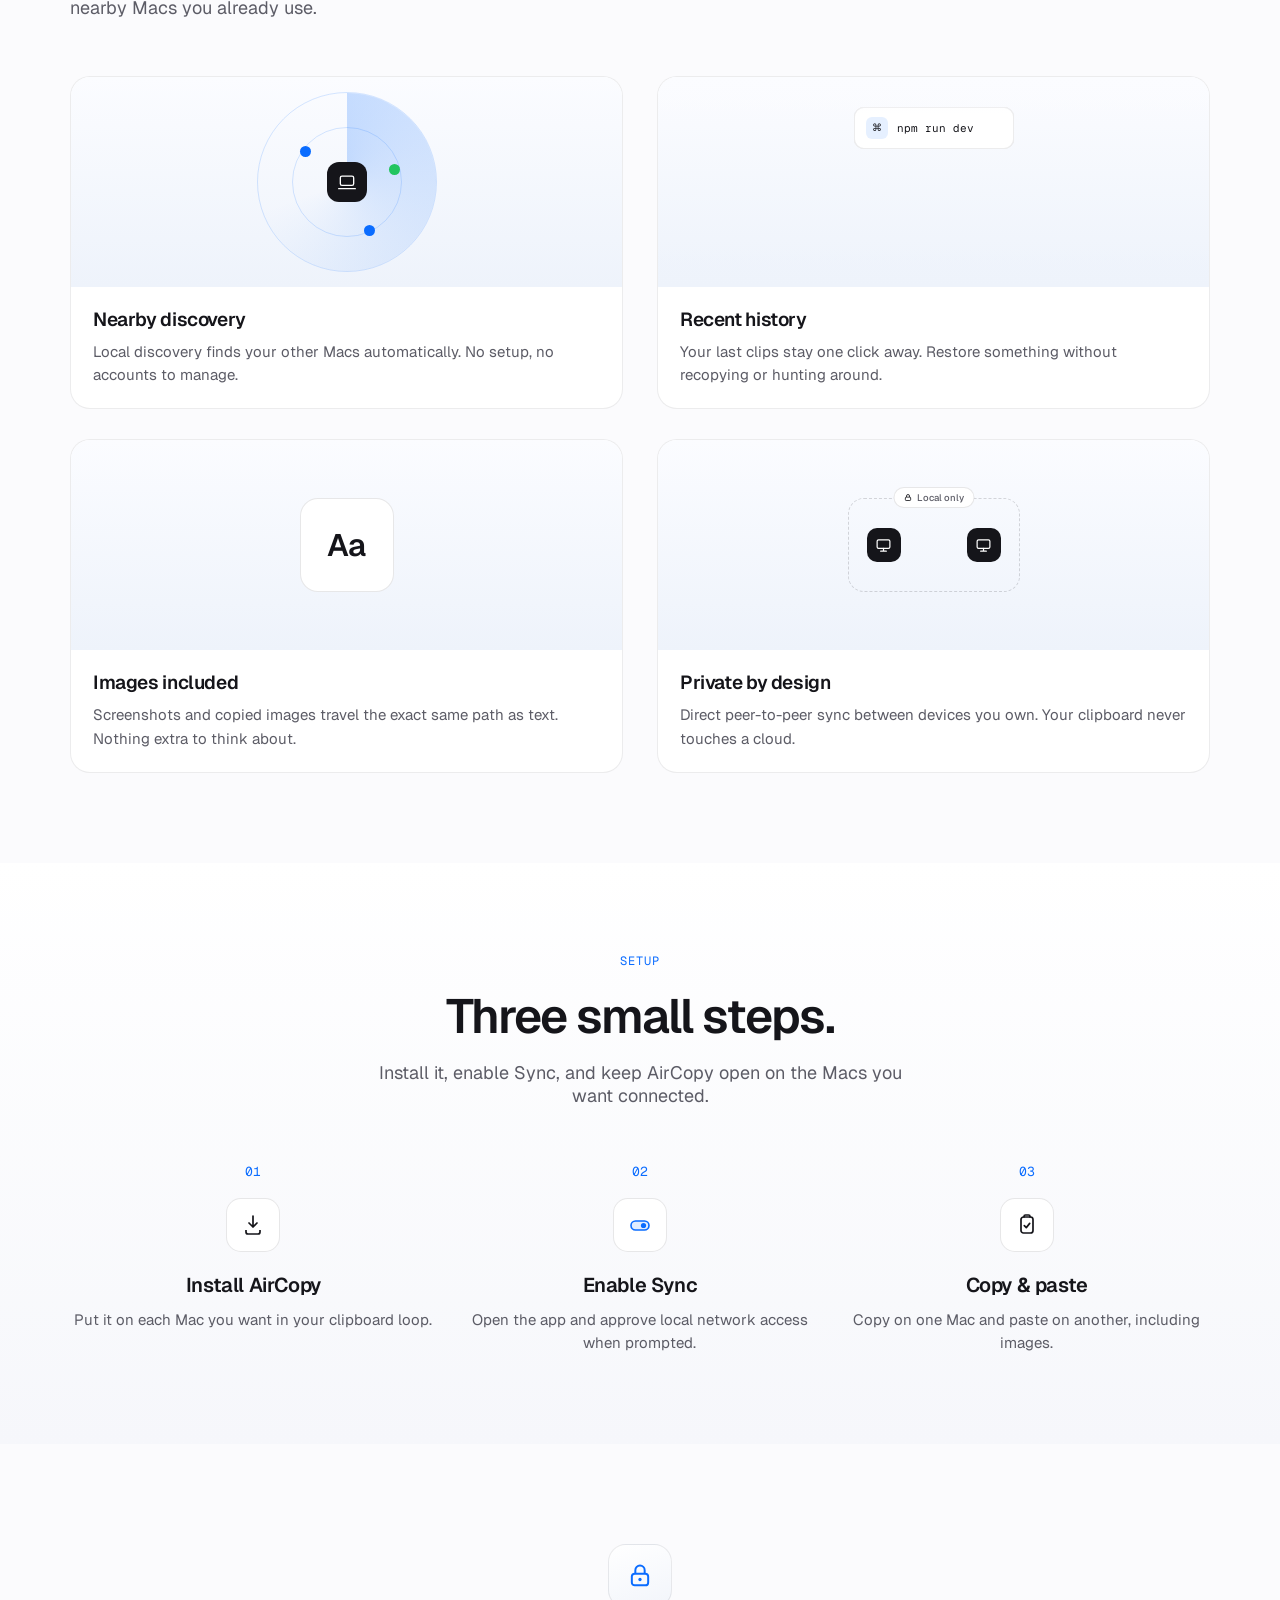
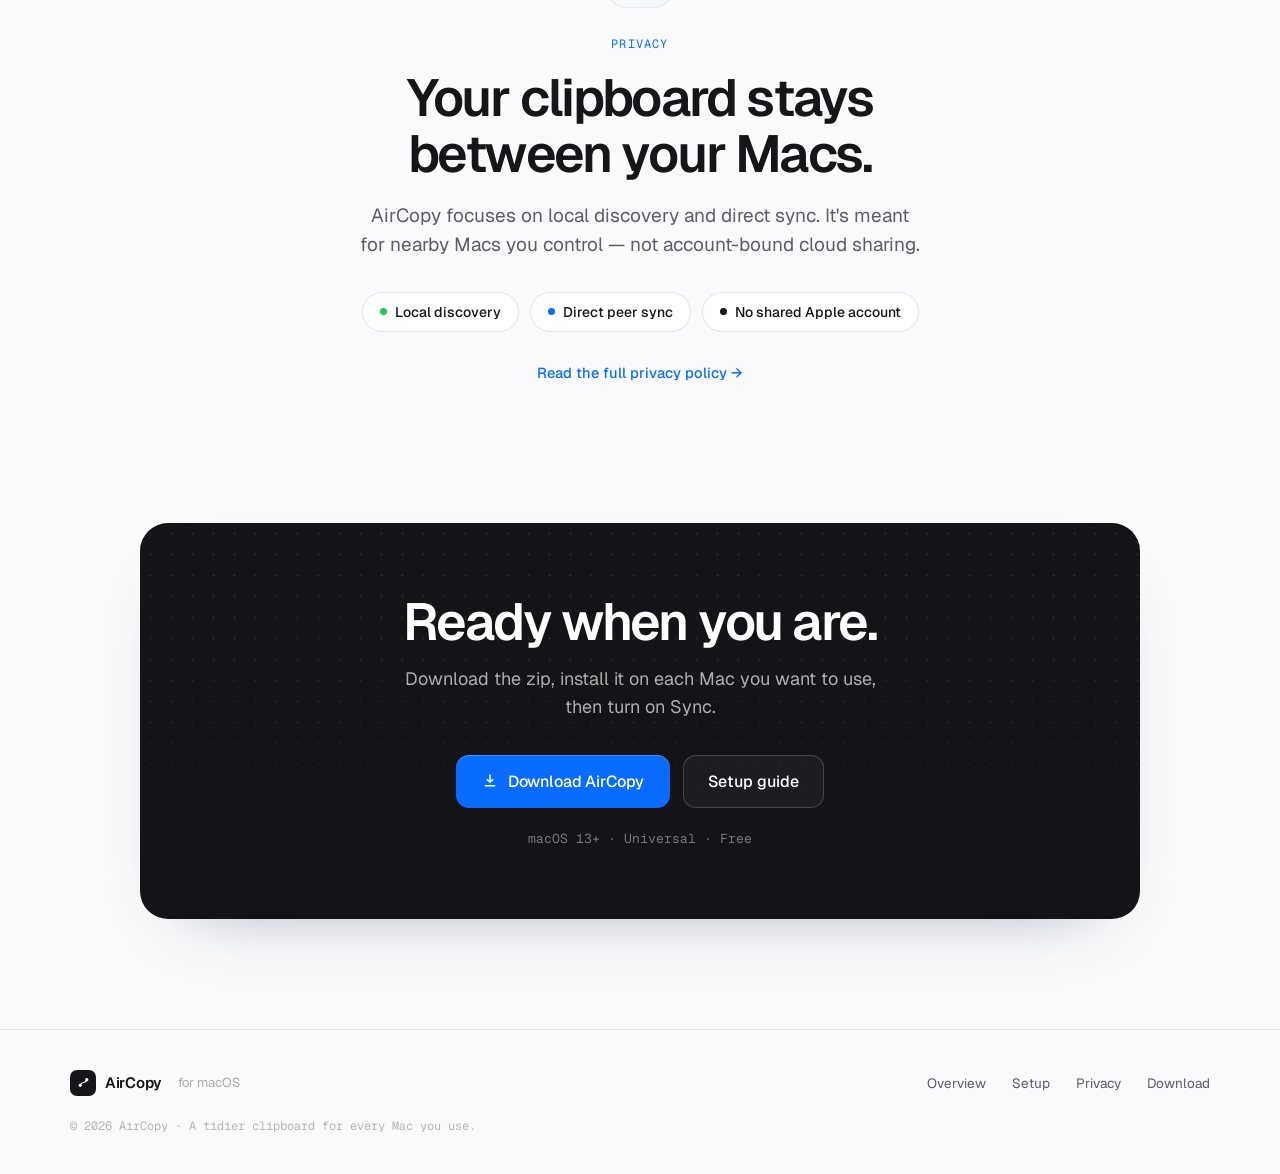
==== commit aec9ec9b: "Update app icon and website favicon to the new logo Render the new brand mark (dark rounded tile + w" ====
--- a/website/index.html
+++ b/website/index.html
@@ -4,7 +4,7 @@
 <meta charset="utf-8">
 <meta name="viewport" content="width=device-width, initial-scale=1.0">
 <title>AirCopy for macOS</title>
-<link rel="icon" href="assets/aircopy-logo.png">
+<link rel="icon" href="assets/favicon.png">
 <link rel="preconnect" href="https://fonts.googleapis.com">
 <link rel="preconnect" href="https://fonts.gstatic.com" crossorigin>
 <link href="https://fonts.googleapis.com/css2?family=Geist:wght@400;500;600;700&family=Geist+Mono:wght@400;500&display=swap" rel="stylesheet">
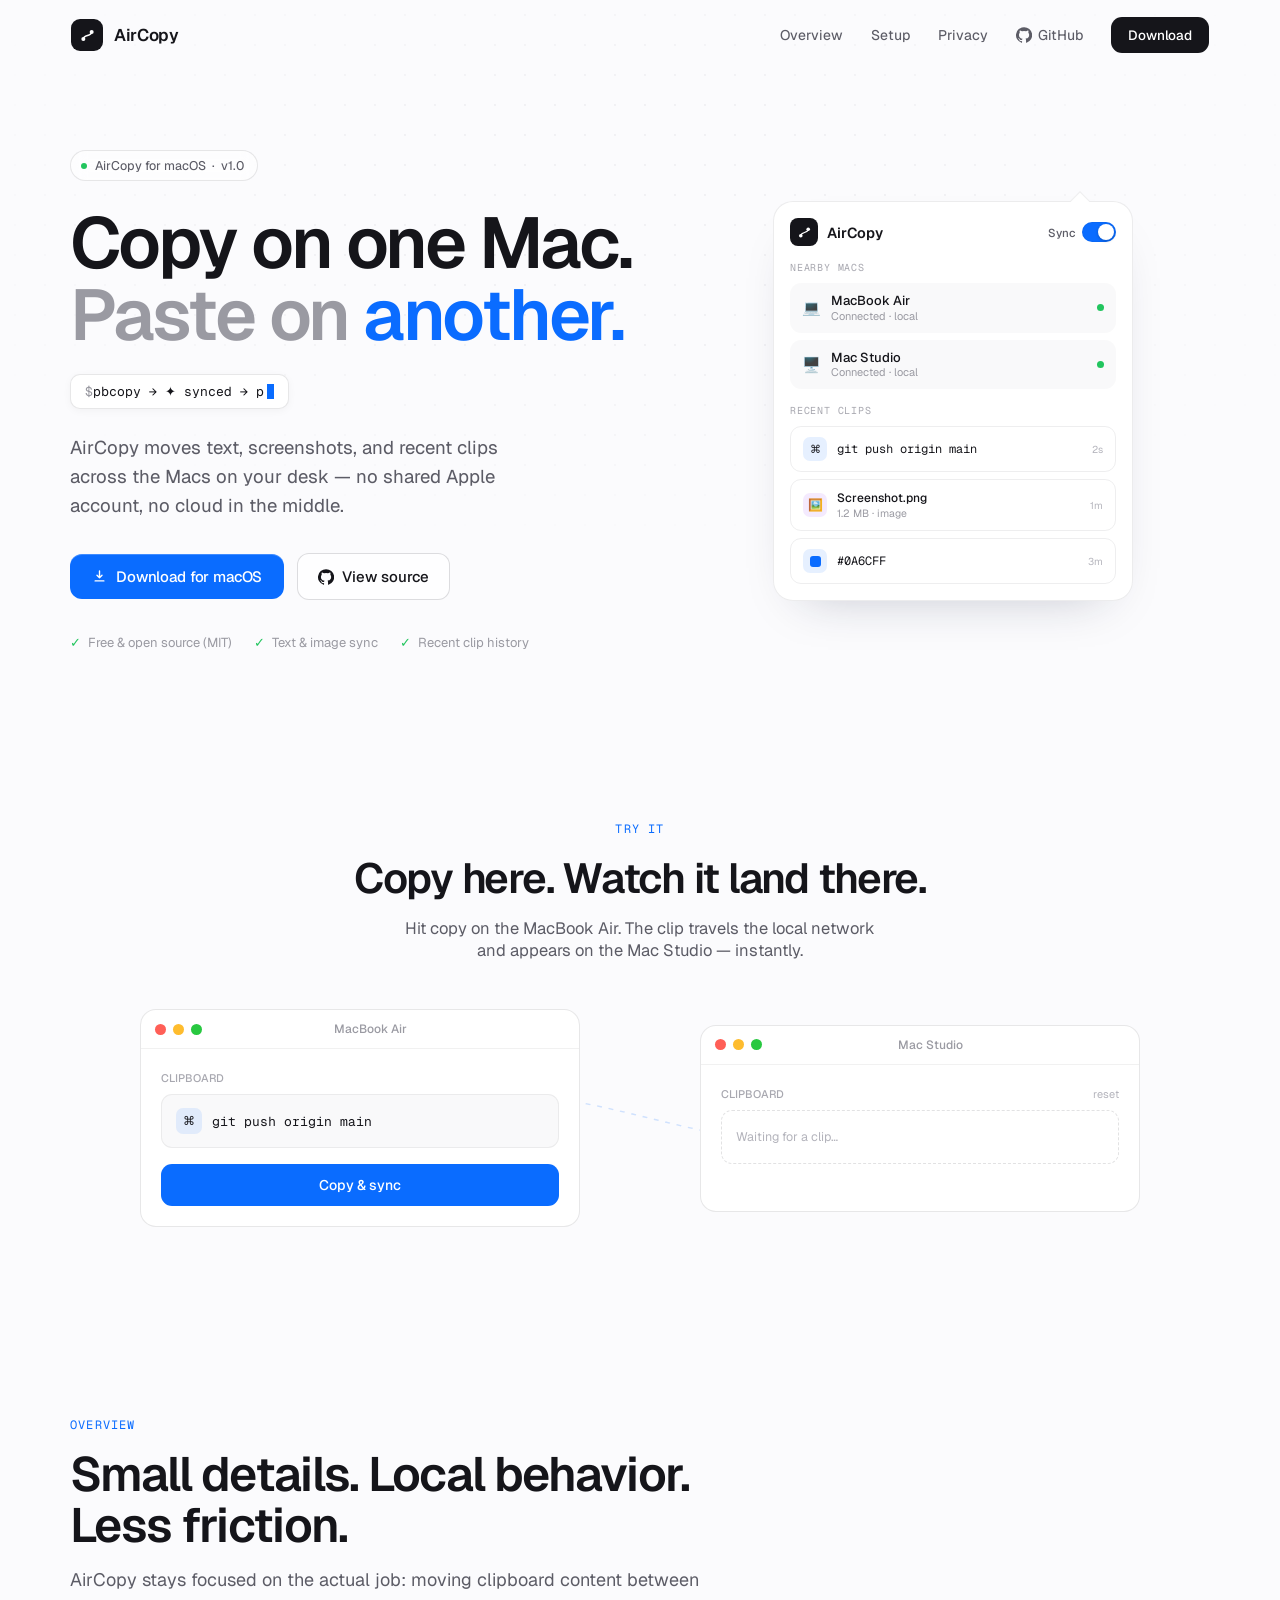
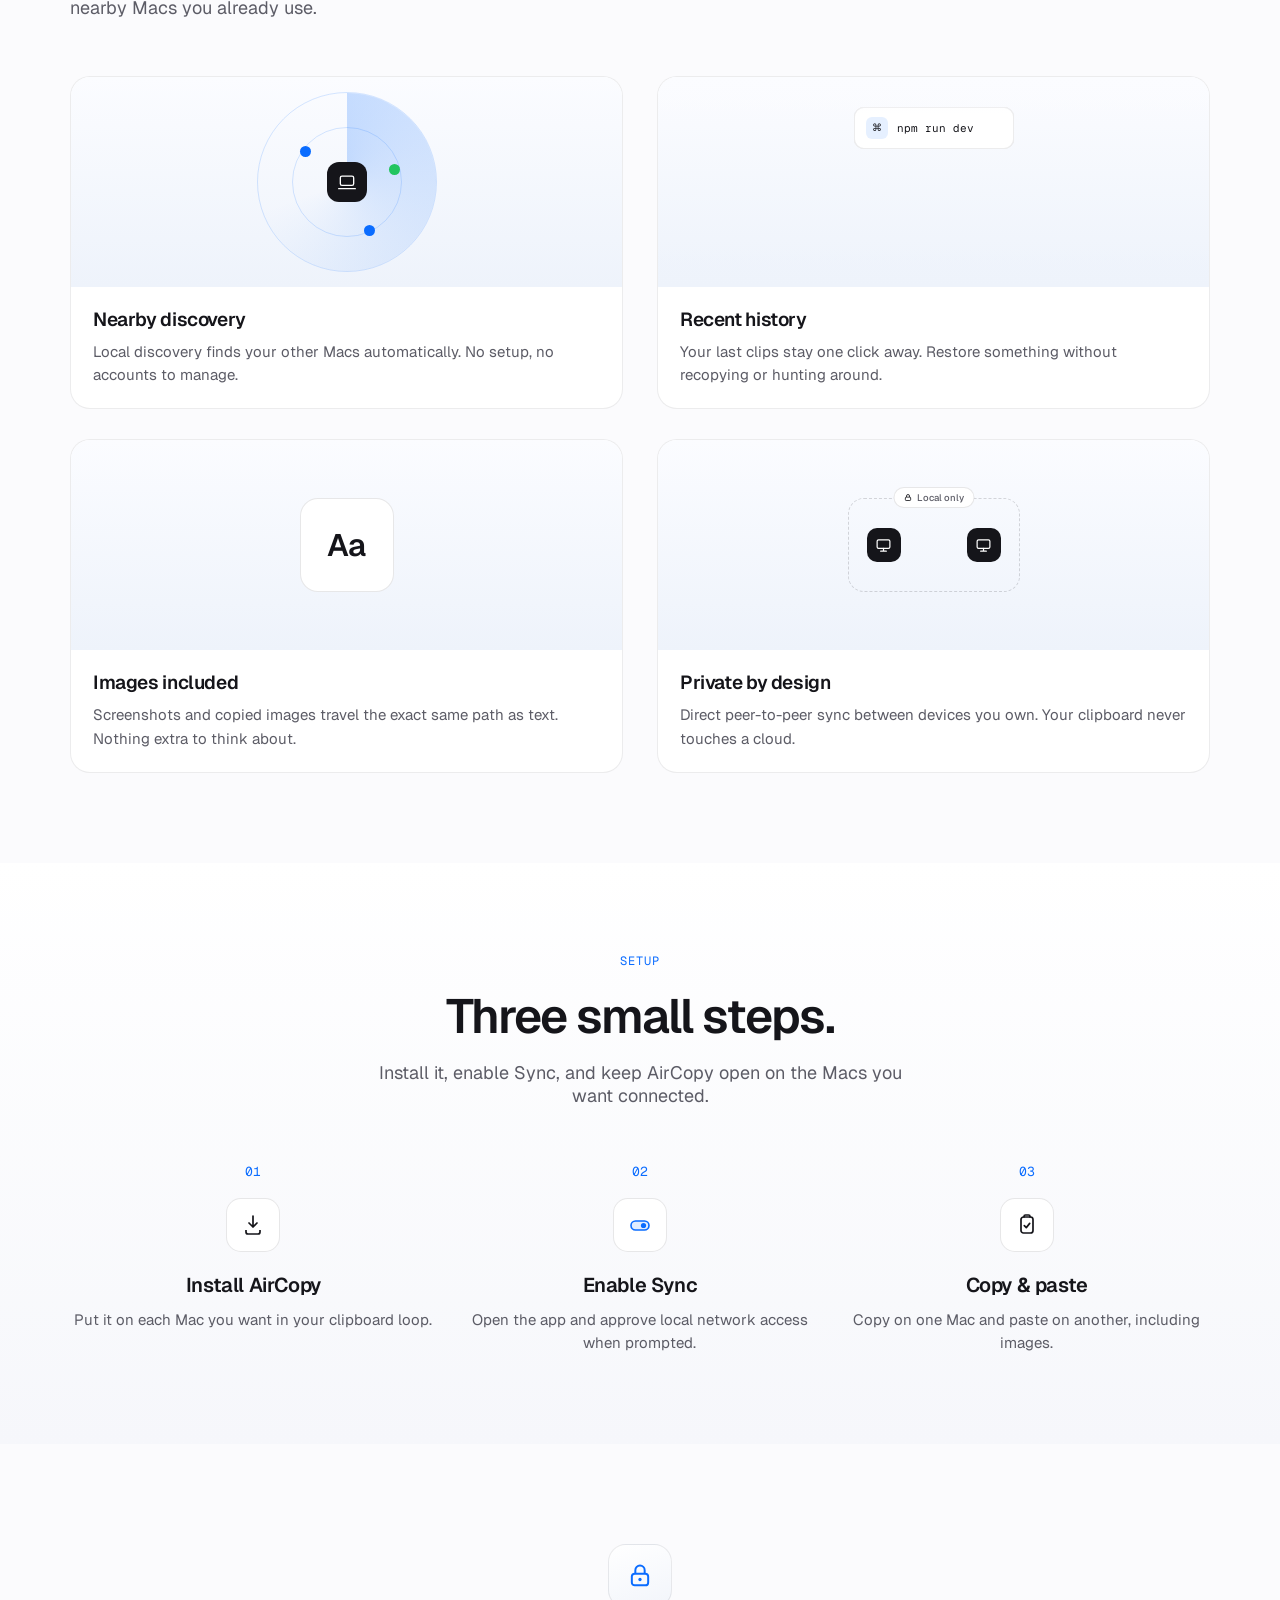
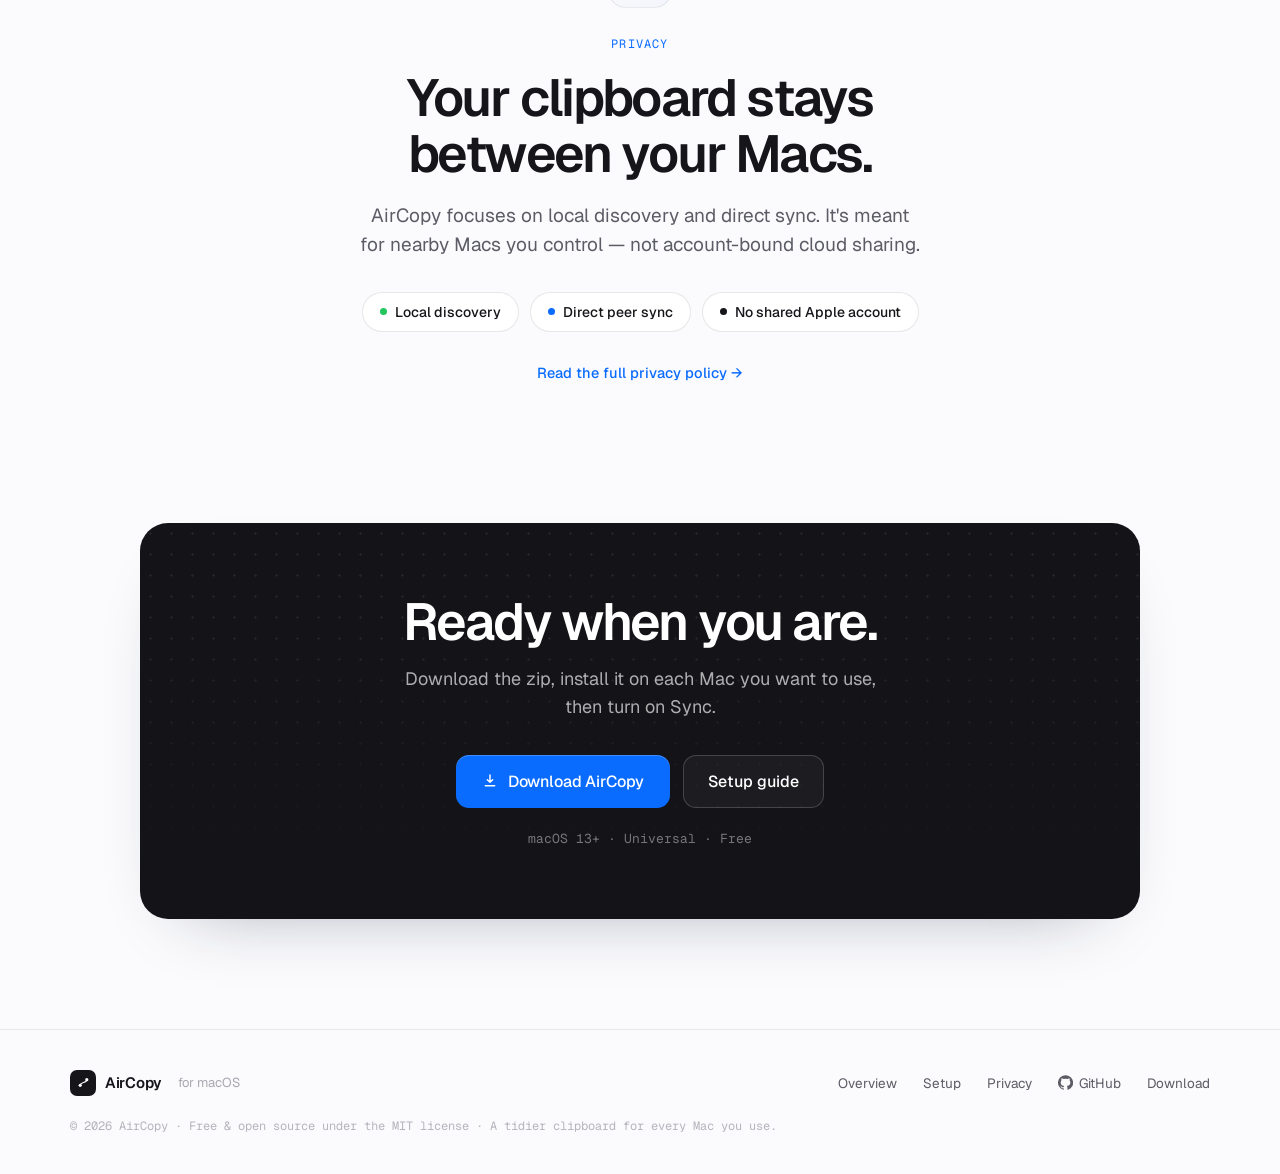
==== commit ad488b89: "Website: add GitHub links and flag AirCopy as free & open source Add GitHub links to the header nav," ====
--- a/website/index.html
+++ b/website/index.html
@@ -30,6 +30,7 @@
         <a href="#features" class="navlink">Overview</a>
         <a href="#how" class="navlink">Setup</a>
         <a href="#privacy" class="navlink">Privacy</a>
+        <a href="https://github.com/holokat/aircopy" target="_blank" rel="noopener" class="navlink" style="display:inline-flex;align-items:center;gap:6px"><svg width="16" height="16" viewBox="0 0 16 16" fill="currentColor" aria-hidden="true"><path d="M8 .2A8 8 0 0 0 5.5 15.8c.4.07.55-.17.55-.38v-1.34c-2.23.49-2.7-1.07-2.7-1.07-.36-.93-.9-1.18-.9-1.18-.73-.5.06-.49.06-.49.8.06 1.23.83 1.23.83.72 1.23 1.88.87 2.34.67.07-.52.28-.87.5-1.07-1.78-.2-3.65-.89-3.65-3.96 0-.87.31-1.59.83-2.15-.08-.2-.36-1.02.08-2.12 0 0 .67-.22 2.2.82a7.6 7.6 0 0 1 4 0c1.53-1.04 2.2-.82 2.2-.82.44 1.1.16 1.92.08 2.12.52.56.83 1.28.83 2.15 0 3.07-1.87 3.75-3.65 3.95.29.25.54.73.54 1.48v2.2c0 .21.15.46.55.38A8 8 0 0 0 8 .2Z"/></svg>GitHub</a>
       </div>
       <a href="#download" class="nav-download" style="display:inline-flex;align-items:center;gap:7px;padding:9px 17px;background:#15151A;color:#fff;border-radius:11px;font-size:13.5px;font-weight:500;letter-spacing:-.01em">Download</a>
     </div>
@@ -66,11 +67,11 @@
           <svg width="15" height="15" viewBox="0 0 24 24" fill="#fff"><path d="M12 3v11m0 0l-4-4m4 4l4-4M5 19h14"/><path d="M12 3v11m0 0l-4-4m4 4l4-4M5 19h14" stroke="#fff" stroke-width="2.2" stroke-linecap="round" stroke-linejoin="round" fill="none"/></svg>
           Download for macOS
         </a>
-        <a href="#demo" class="btn-ghost" style="display:inline-flex;align-items:center;gap:8px;padding:13px 20px;border:1px solid rgba(20,20,30,.14);border-radius:12px;font-size:15px;font-weight:500;color:#15151A;background:rgba(255,255,255,.7)">See it sync →</a>
+        <a href="https://github.com/holokat/aircopy" target="_blank" rel="noopener" class="btn-ghost" style="display:inline-flex;align-items:center;gap:8px;padding:13px 20px;border:1px solid rgba(20,20,30,.14);border-radius:12px;font-size:15px;font-weight:500;color:#15151A;background:rgba(255,255,255,.7)"><svg width="16" height="16" viewBox="0 0 16 16" fill="currentColor" aria-hidden="true"><path d="M8 .2A8 8 0 0 0 5.5 15.8c.4.07.55-.17.55-.38v-1.34c-2.23.49-2.7-1.07-2.7-1.07-.36-.93-.9-1.18-.9-1.18-.73-.5.06-.49.06-.49.8.06 1.23.83 1.23.83.72 1.23 1.88.87 2.34.67.07-.52.28-.87.5-1.07-1.78-.2-3.65-.89-3.65-3.96 0-.87.31-1.59.83-2.15-.08-.2-.36-1.02.08-2.12 0 0 .67-.22 2.2.82a7.6 7.6 0 0 1 4 0c1.53-1.04 2.2-.82 2.2-.82.44 1.1.16 1.92.08 2.12.52.56.83 1.28.83 2.15 0 3.07-1.87 3.75-3.65 3.95.29.25.54.73.54 1.48v2.2c0 .21.15.46.55.38A8 8 0 0 0 8 .2Z"/></svg>View source</a>
       </div>
 
       <div data-reveal data-delay="360" style="opacity:0;transform:translateY(22px);transition:opacity .9s cubic-bezier(.16,1,.3,1),transform .9s cubic-bezier(.16,1,.3,1);display:flex;gap:22px;margin-top:34px;font-size:13px;color:#9a9aa2;flex-wrap:wrap">
-        <span style="display:flex;align-items:center;gap:7px"><span style="color:#22c55e">✓</span>Direct zip download</span>
+        <span style="display:flex;align-items:center;gap:7px"><span style="color:#22c55e">✓</span>Free &amp; open source (MIT)</span>
         <span style="display:flex;align-items:center;gap:7px"><span style="color:#22c55e">✓</span>Text &amp; image sync</span>
         <span style="display:flex;align-items:center;gap:7px"><span style="color:#22c55e">✓</span>Recent clip history</span>
       </div>
@@ -397,10 +398,11 @@
       <a href="#features" class="navlink">Overview</a>
       <a href="#how" class="navlink">Setup</a>
       <a href="privacy.html" class="navlink">Privacy</a>
+      <a href="https://github.com/holokat/aircopy" target="_blank" rel="noopener" class="navlink" style="display:inline-flex;align-items:center;gap:6px"><svg width="15" height="15" viewBox="0 0 16 16" fill="currentColor" aria-hidden="true"><path d="M8 .2A8 8 0 0 0 5.5 15.8c.4.07.55-.17.55-.38v-1.34c-2.23.49-2.7-1.07-2.7-1.07-.36-.93-.9-1.18-.9-1.18-.73-.5.06-.49.06-.49.8.06 1.23.83 1.23.83.72 1.23 1.88.87 2.34.67.07-.52.28-.87.5-1.07-1.78-.2-3.65-.89-3.65-3.96 0-.87.31-1.59.83-2.15-.08-.2-.36-1.02.08-2.12 0 0 .67-.22 2.2.82a7.6 7.6 0 0 1 4 0c1.53-1.04 2.2-.82 2.2-.82.44 1.1.16 1.92.08 2.12.52.56.83 1.28.83 2.15 0 3.07-1.87 3.75-3.65 3.95.29.25.54.73.54 1.48v2.2c0 .21.15.46.55.38A8 8 0 0 0 8 .2Z"/></svg>GitHub</a>
       <a href="downloads/AirCopy-macOS.zip" class="navlink">Download</a>
     </div>
   </div>
-  <div style="max-width:1140px;margin:22px auto 0;font-size:12px;color:#b4b4bc;font-family:'Geist Mono',monospace" title="psst — try pressing ⌘C anywhere">© 2026 AirCopy · A tidier clipboard for every Mac you use.</div>
+  <div style="max-width:1140px;margin:22px auto 0;font-size:12px;color:#b4b4bc;font-family:'Geist Mono',monospace" title="psst — try pressing ⌘C anywhere">© 2026 AirCopy · Free &amp; open source under the MIT license · A tidier clipboard for every Mac you use.</div>
 </footer>
 
 <script src="script.js"></script>
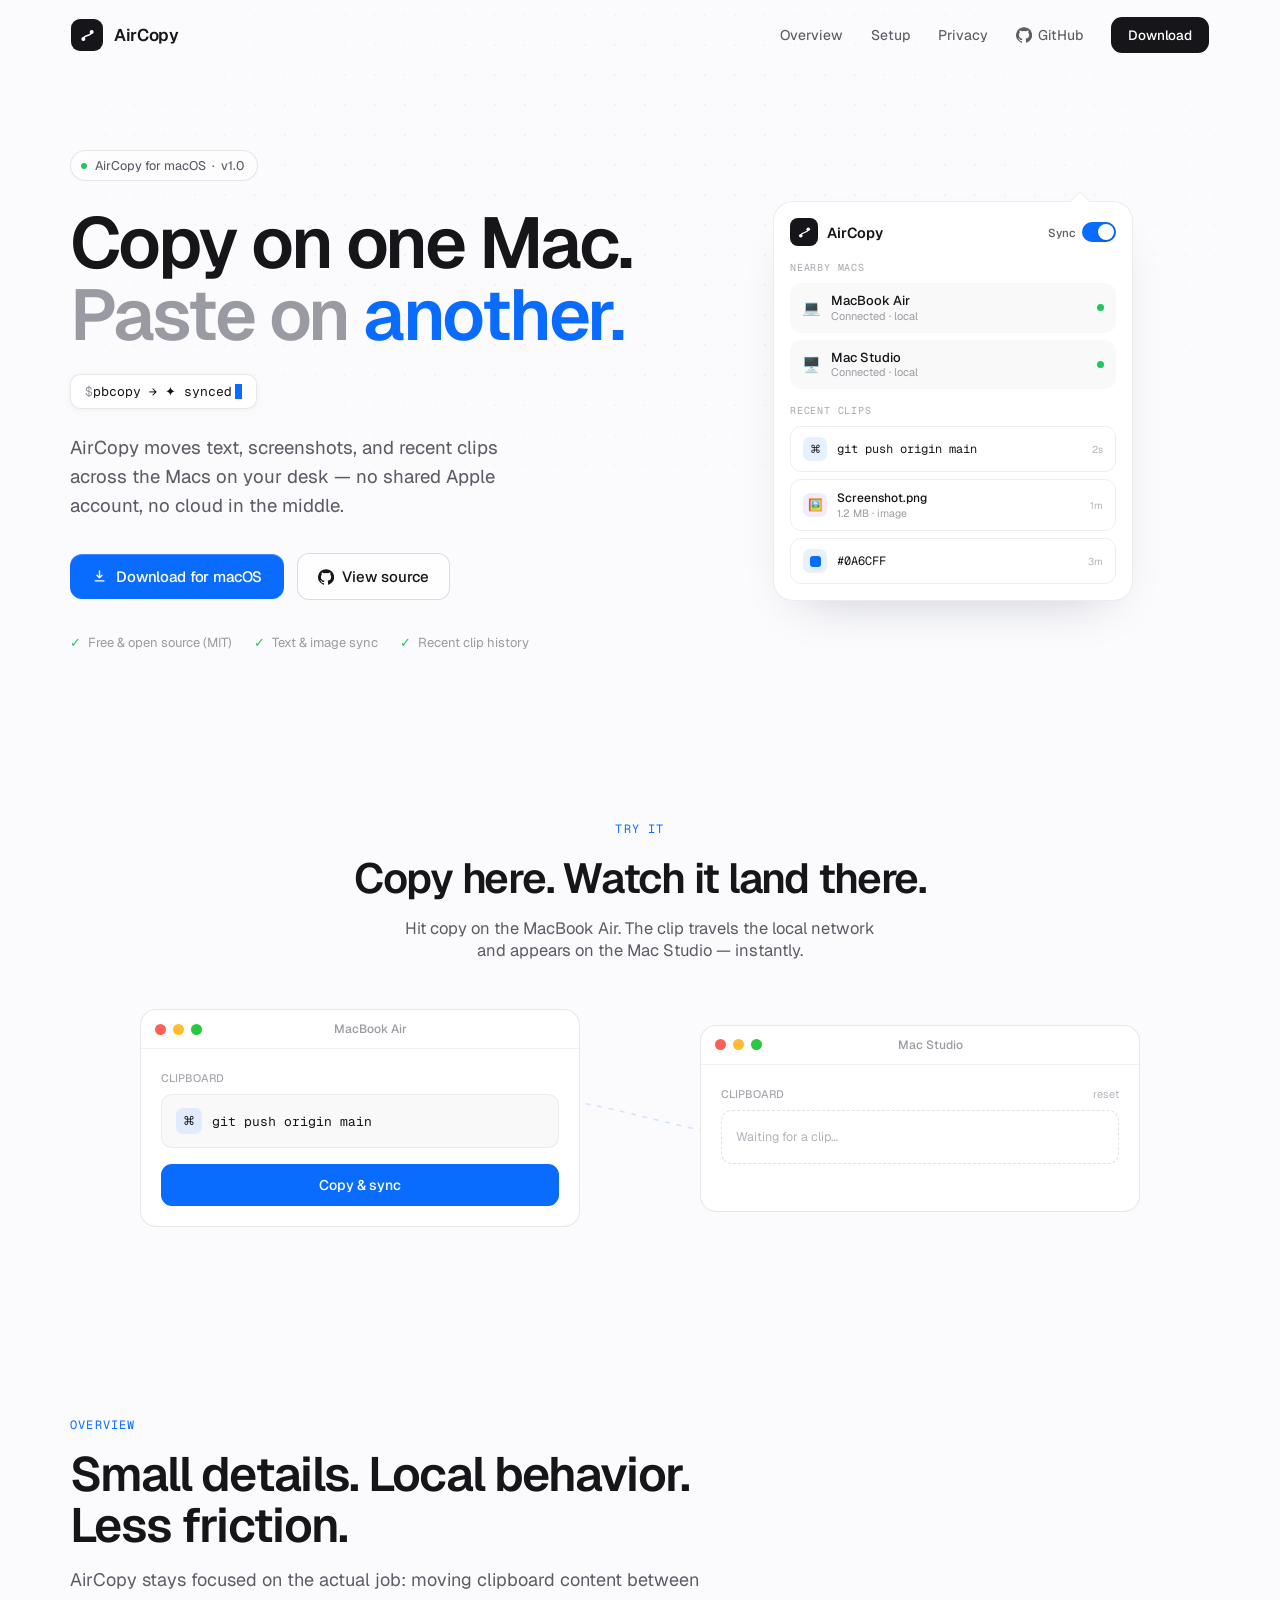
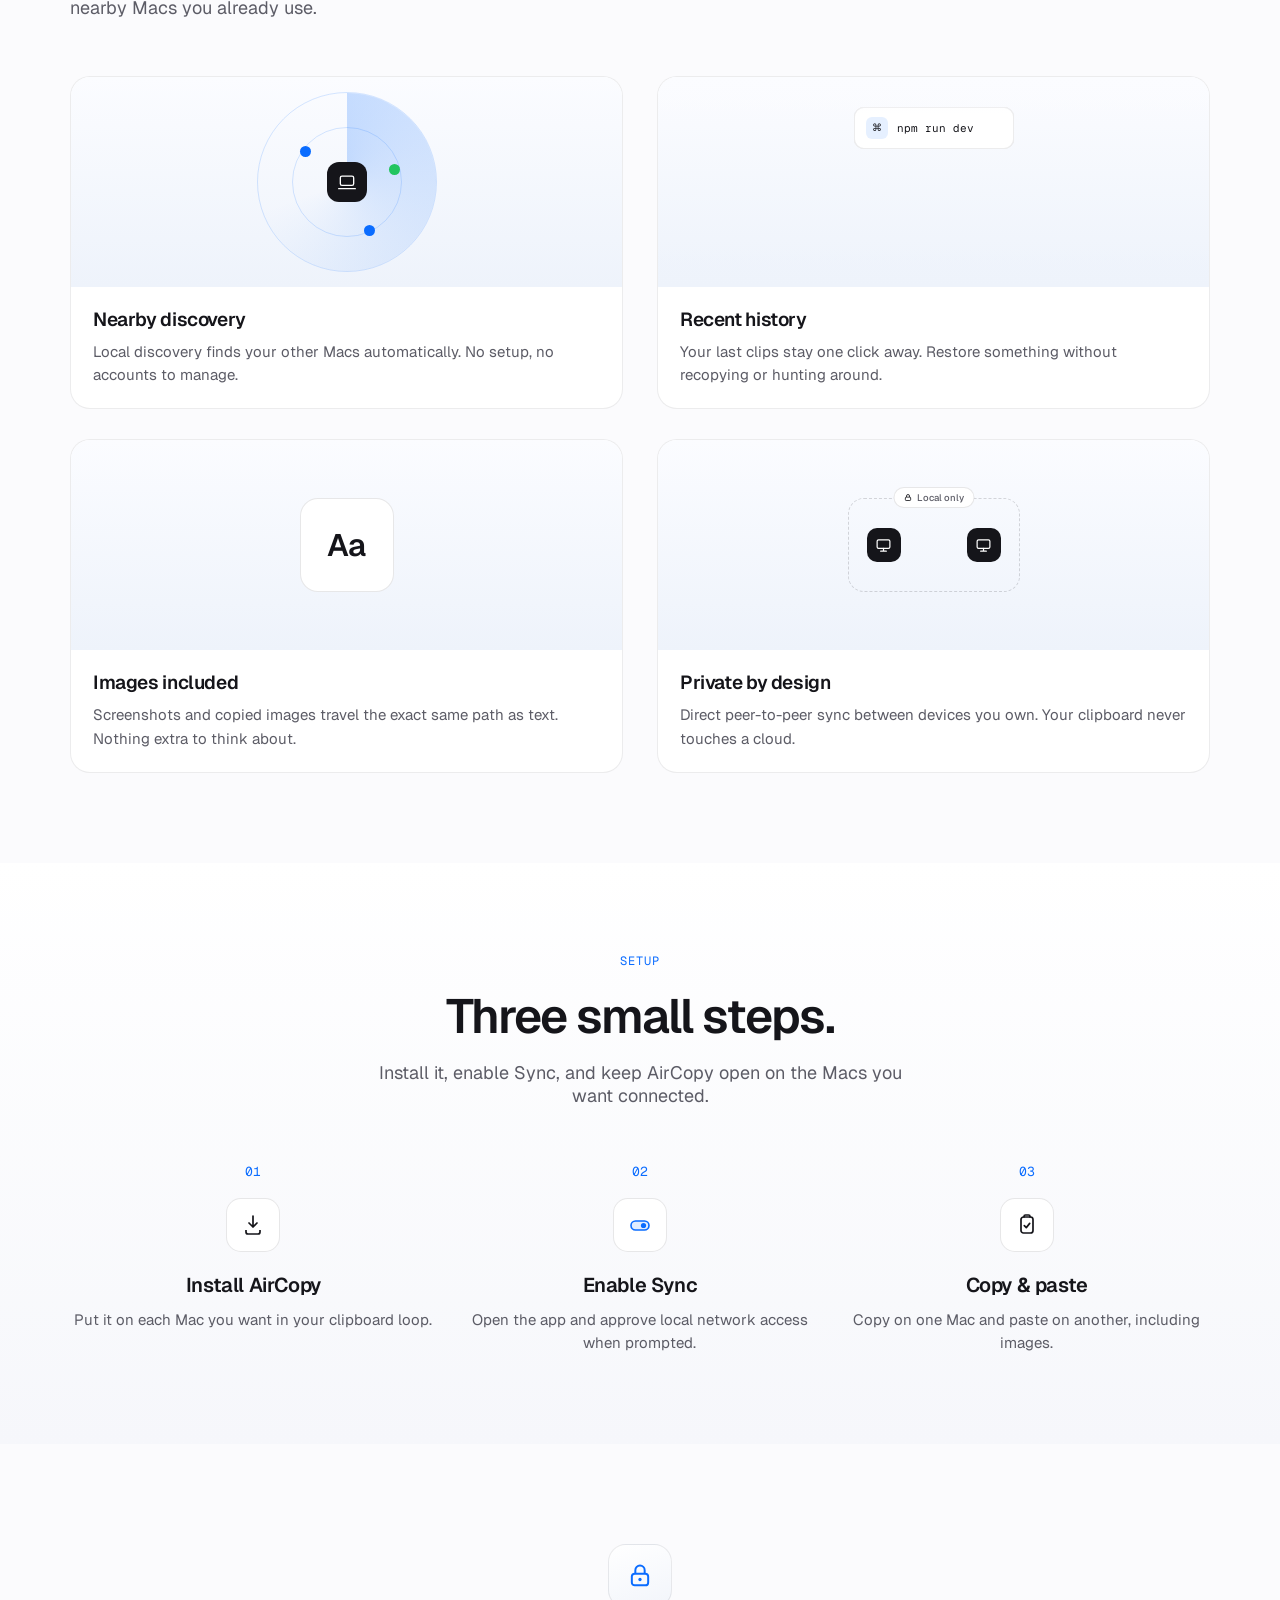
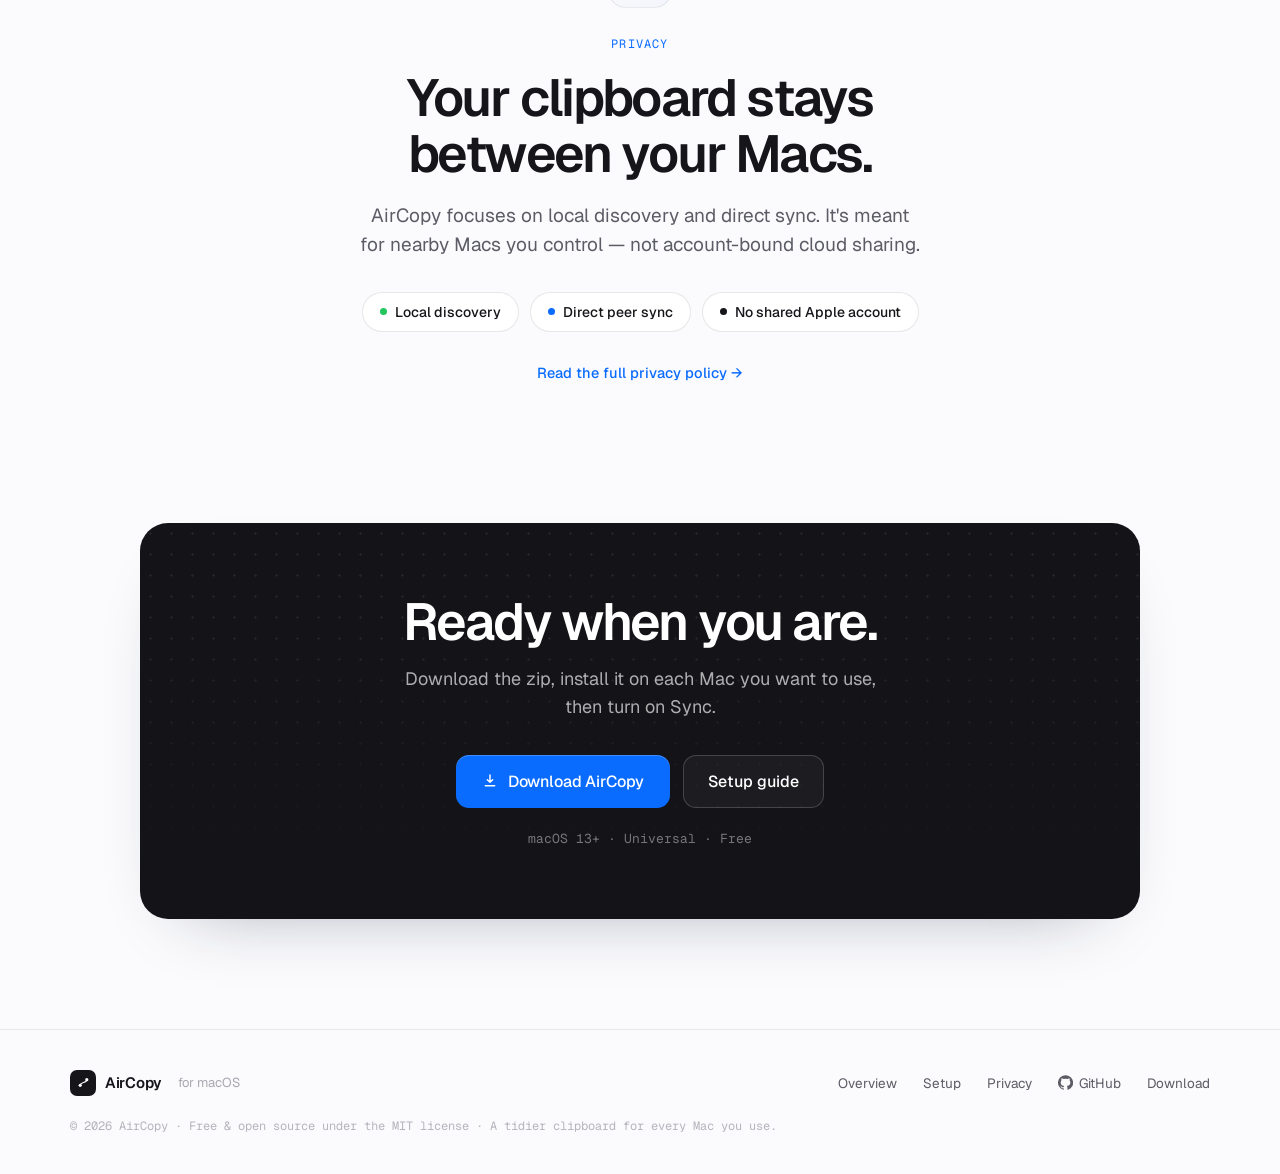
==== commit 7119a943: "Ship a drag-to-Applications DMG; drop stale subscription docs The website download is now a notarize" ====
--- a/website/index.html
+++ b/website/index.html
@@ -373,7 +373,7 @@
       <h2 style="font-size:clamp(32px,4.4vw,52px);letter-spacing:-.035em;font-weight:600;margin:0 0 16px;line-height:1.05">Ready when you are.</h2>
       <p style="font-size:18px;color:rgba(255,255,255,.66);max-width:480px;margin:0 auto 34px;line-height:1.55">Download the zip, install it on each Mac you want to use, then turn on Sync.</p>
       <div style="display:flex;gap:13px;justify-content:center;flex-wrap:wrap;margin-bottom:22px">
-        <a href="downloads/AirCopy-macOS.zip" class="dl-primary" style="display:inline-flex;align-items:center;gap:10px;padding:15px 26px;background:#0A6CFF;color:#fff;border-radius:13px;font-size:16px;font-weight:500;letter-spacing:-.01em;box-shadow:inset 0 1px 0 rgba(255,255,255,.22)">
+        <a href="downloads/AirCopy.dmg" class="dl-primary" style="display:inline-flex;align-items:center;gap:10px;padding:15px 26px;background:#0A6CFF;color:#fff;border-radius:13px;font-size:16px;font-weight:500;letter-spacing:-.01em;box-shadow:inset 0 1px 0 rgba(255,255,255,.22)">
           <svg width="16" height="16" viewBox="0 0 24 24" fill="none" stroke="#fff" stroke-width="2.2" stroke-linecap="round" stroke-linejoin="round"><path d="M12 3v11m0 0l-4-4m4 4l4-4M5 19h14"/></svg>
           Download AirCopy
         </a>
@@ -399,7 +399,7 @@
       <a href="#how" class="navlink">Setup</a>
       <a href="privacy.html" class="navlink">Privacy</a>
       <a href="https://github.com/holokat/aircopy" target="_blank" rel="noopener" class="navlink" style="display:inline-flex;align-items:center;gap:6px"><svg width="15" height="15" viewBox="0 0 16 16" fill="currentColor" aria-hidden="true"><path d="M8 .2A8 8 0 0 0 5.5 15.8c.4.07.55-.17.55-.38v-1.34c-2.23.49-2.7-1.07-2.7-1.07-.36-.93-.9-1.18-.9-1.18-.73-.5.06-.49.06-.49.8.06 1.23.83 1.23.83.72 1.23 1.88.87 2.34.67.07-.52.28-.87.5-1.07-1.78-.2-3.65-.89-3.65-3.96 0-.87.31-1.59.83-2.15-.08-.2-.36-1.02.08-2.12 0 0 .67-.22 2.2.82a7.6 7.6 0 0 1 4 0c1.53-1.04 2.2-.82 2.2-.82.44 1.1.16 1.92.08 2.12.52.56.83 1.28.83 2.15 0 3.07-1.87 3.75-3.65 3.95.29.25.54.73.54 1.48v2.2c0 .21.15.46.55.38A8 8 0 0 0 8 .2Z"/></svg>GitHub</a>
-      <a href="downloads/AirCopy-macOS.zip" class="navlink">Download</a>
+      <a href="downloads/AirCopy.dmg" class="navlink">Download</a>
     </div>
   </div>
   <div style="max-width:1140px;margin:22px auto 0;font-size:12px;color:#b4b4bc;font-family:'Geist Mono',monospace" title="psst — try pressing ⌘C anywhere">© 2026 AirCopy · Free &amp; open source under the MIT license · A tidier clipboard for every Mac you use.</div>
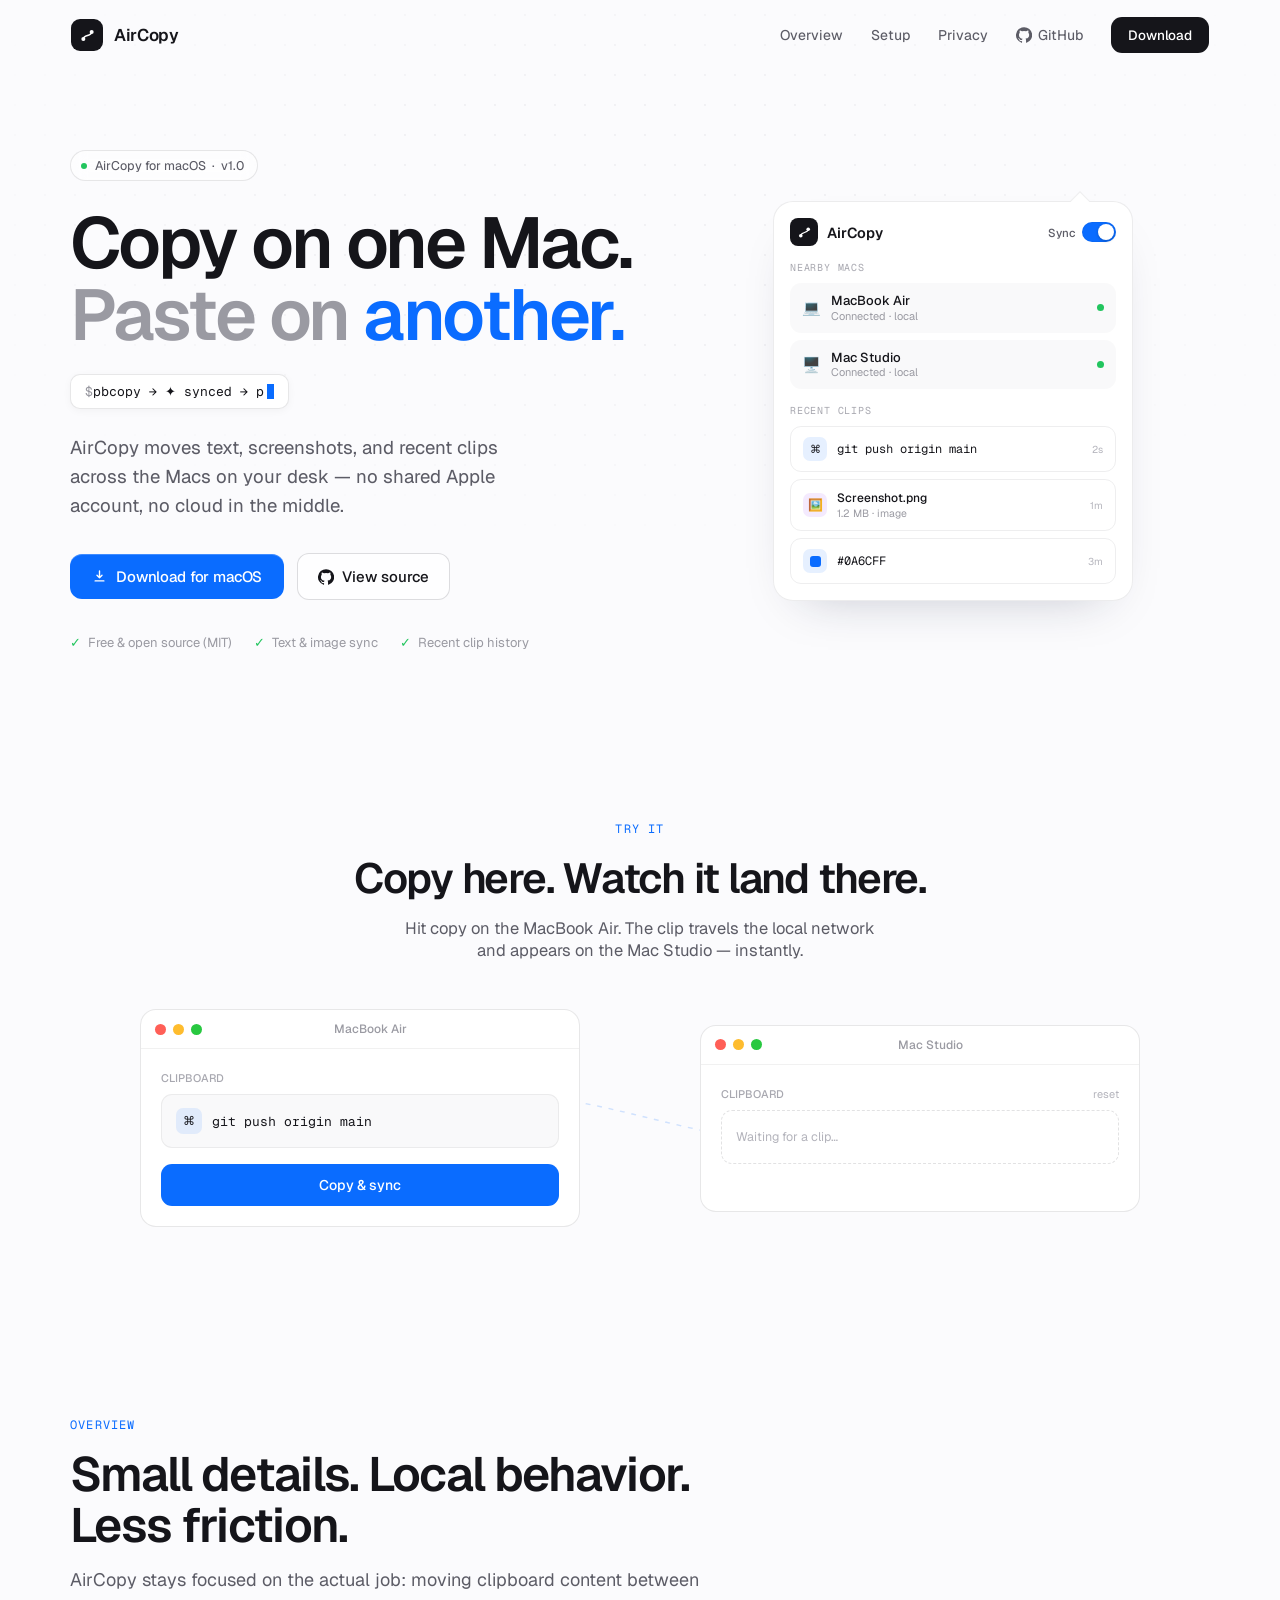
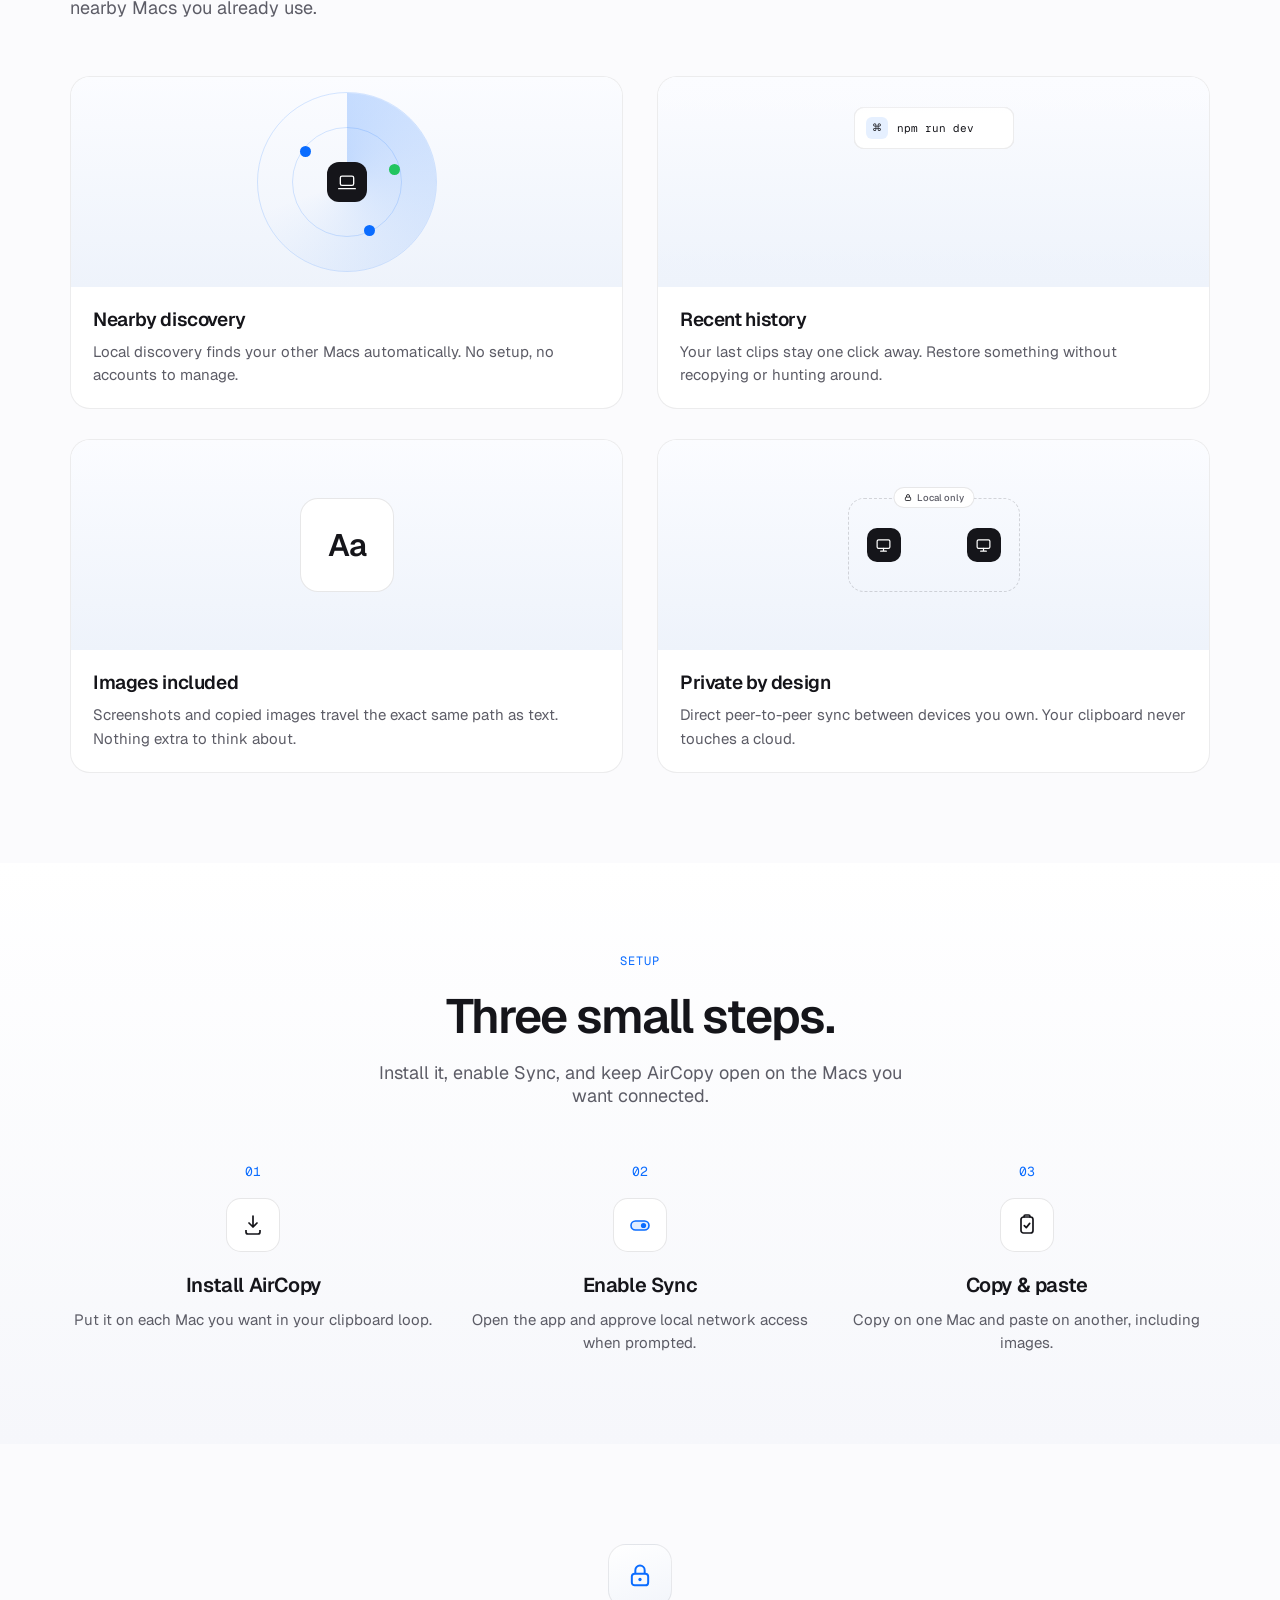
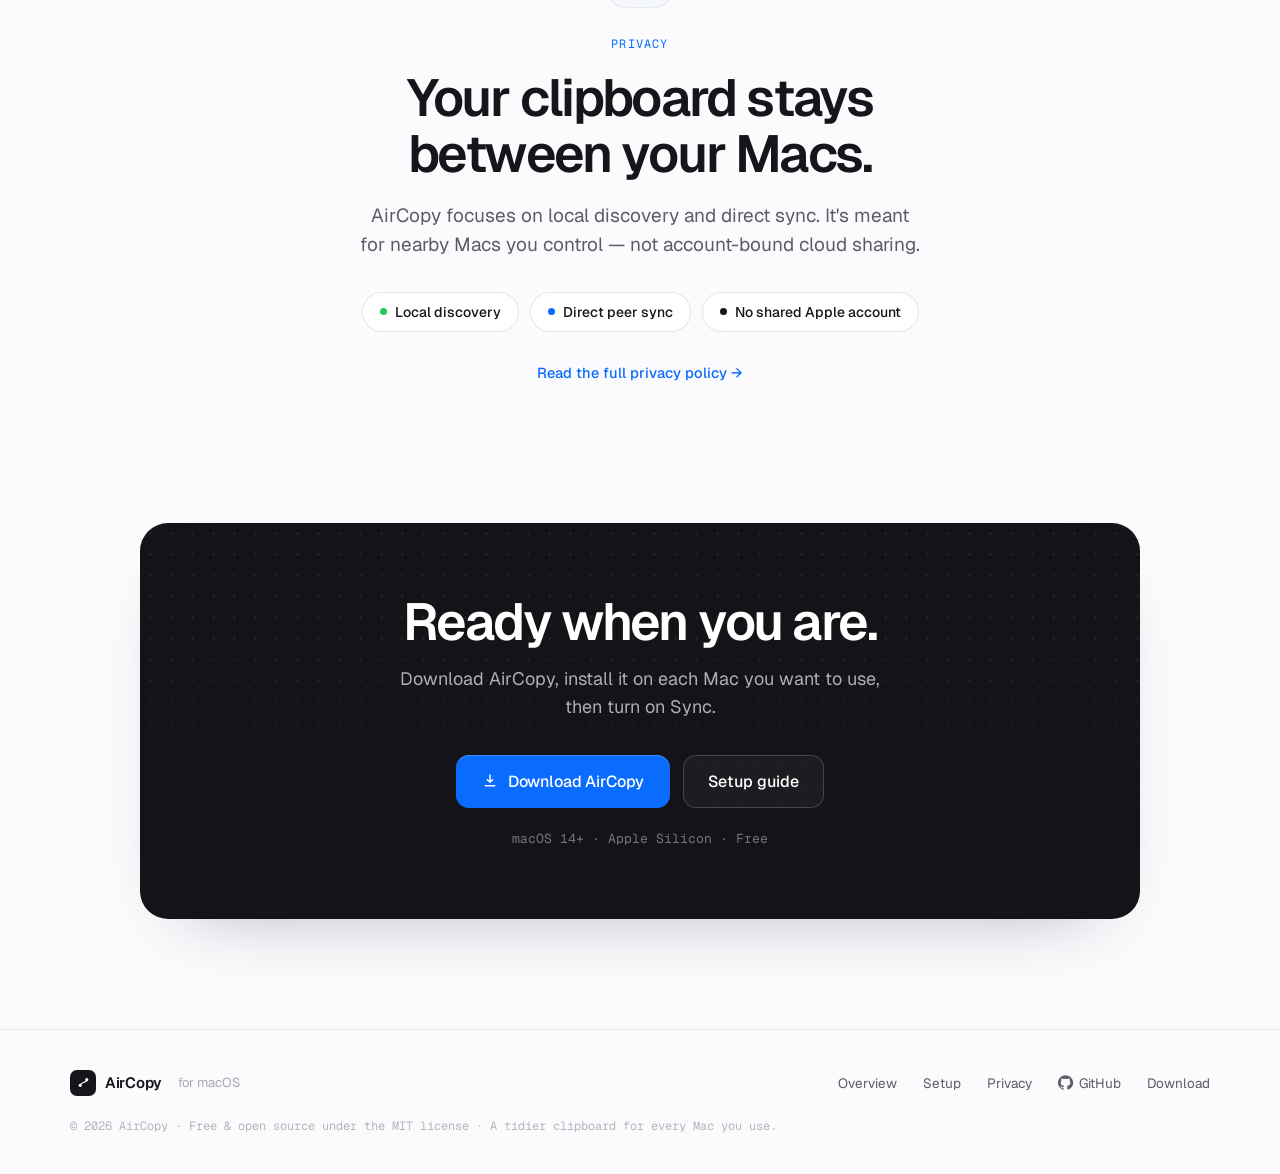
==== commit bb938ed2: "Make the website mobile responsive Add media queries: stack all multi-column grids (hero, demo, feat" ====
--- a/website/index.html
+++ b/website/index.html
@@ -26,7 +26,7 @@
     </a>
     <div style="flex:1"></div>
     <div style="display:flex;align-items:center;gap:28px">
-      <div style="display:flex;align-items:center;gap:28px;font-size:14px;color:#5c5c66;font-weight:450">
+      <div class="nav-links" style="display:flex;align-items:center;gap:28px;font-size:14px;color:#5c5c66;font-weight:450">
         <a href="#features" class="navlink">Overview</a>
         <a href="#how" class="navlink">Setup</a>
         <a href="#privacy" class="navlink">Privacy</a>
@@ -369,9 +369,9 @@
 <section id="download" style="padding:40px 28px 110px">
   <div data-reveal style="opacity:0;transform:translateY(26px);transition:opacity 1s cubic-bezier(.16,1,.3,1),transform 1s cubic-bezier(.16,1,.3,1);max-width:1000px;margin:0 auto;position:relative;border-radius:28px;overflow:hidden;background:#141418;box-shadow:0 30px 70px -48px rgba(20,30,60,.45)">
     <div style="position:absolute;inset:0;background-image:radial-gradient(rgba(255,255,255,.07) 1px,transparent 1.4px);background-size:21px 21px;mask-image:linear-gradient(180deg,#000 0%,#000 28%,transparent 92%);-webkit-mask-image:linear-gradient(180deg,#000 0%,#000 28%,transparent 92%);pointer-events:none"></div>
-    <div style="position:relative;padding:72px 56px;text-align:center;color:#fff">
+    <div class="dl-card-inner" style="position:relative;padding:72px 56px;text-align:center;color:#fff">
       <h2 style="font-size:clamp(32px,4.4vw,52px);letter-spacing:-.035em;font-weight:600;margin:0 0 16px;line-height:1.05">Ready when you are.</h2>
-      <p style="font-size:18px;color:rgba(255,255,255,.66);max-width:480px;margin:0 auto 34px;line-height:1.55">Download the zip, install it on each Mac you want to use, then turn on Sync.</p>
+      <p style="font-size:18px;color:rgba(255,255,255,.66);max-width:480px;margin:0 auto 34px;line-height:1.55">Download AirCopy, install it on each Mac you want to use, then turn on Sync.</p>
       <div style="display:flex;gap:13px;justify-content:center;flex-wrap:wrap;margin-bottom:22px">
         <a href="downloads/AirCopy.dmg" class="dl-primary" style="display:inline-flex;align-items:center;gap:10px;padding:15px 26px;background:#0A6CFF;color:#fff;border-radius:13px;font-size:16px;font-weight:500;letter-spacing:-.01em;box-shadow:inset 0 1px 0 rgba(255,255,255,.22)">
           <svg width="16" height="16" viewBox="0 0 24 24" fill="none" stroke="#fff" stroke-width="2.2" stroke-linecap="round" stroke-linejoin="round"><path d="M12 3v11m0 0l-4-4m4 4l4-4M5 19h14"/></svg>
@@ -379,7 +379,7 @@
         </a>
         <a href="#how" class="dl-ghost" style="display:inline-flex;align-items:center;gap:8px;padding:15px 24px;border:1px solid rgba(255,255,255,.18);border-radius:13px;font-size:16px;font-weight:500;color:#fff;background:rgba(255,255,255,.04)">Setup guide</a>
       </div>
-      <div style="font-size:13px;color:rgba(255,255,255,.42);font-family:'Geist Mono',monospace">macOS 13+ · Universal · Free</div>
+      <div style="font-size:13px;color:rgba(255,255,255,.42);font-family:'Geist Mono',monospace">macOS 14+ · Apple Silicon · Free</div>
     </div>
   </div>
 </section>
@@ -394,7 +394,7 @@
     </a>
     <span style="font-size:13px;color:#a8a8b0">for macOS</span>
     <div style="flex:1"></div>
-    <div style="display:flex;gap:26px;font-size:13.5px;color:#5c5c66">
+    <div class="footer-links" style="display:flex;gap:26px;font-size:13.5px;color:#5c5c66;flex-wrap:wrap">
       <a href="#features" class="navlink">Overview</a>
       <a href="#how" class="navlink">Setup</a>
       <a href="privacy.html" class="navlink">Privacy</a>
--- a/website/styles.css
+++ b/website/styles.css
@@ -58,3 +58,23 @@
 
 .privacy-readlink{transition:color .2s;color:#0A6CFF;font-weight:500}
 .privacy-readlink:hover{color:#0a4fbf}
+
+/* ============ responsive ============ */
+@media (max-width: 900px) {
+  /* stack every multi-column layout grid */
+  [style*="grid-template-columns"]{grid-template-columns:1fr !important;gap:34px !important}
+  /* the demo's connecting line/packet only makes sense side-by-side */
+  #demoSvg{display:none !important}
+  #demoStage{margin-top:26px !important}
+  /* trim oversized vertical rhythm */
+  section{padding-top:66px !important;padding-bottom:66px !important}
+  section:first-of-type{padding-top:118px !important} /* hero clears the fixed nav */
+}
+
+@media (max-width: 600px) {
+  nav{padding:0 14px !important}
+  .nav-links{display:none !important}            /* keep logo + Download on phones */
+  section{padding-left:18px !important;padding-right:18px !important}
+  .dl-card-inner{padding:52px 24px !important}   /* download card breathing room */
+  .footer-links{gap:18px !important;row-gap:10px !important}
+}
